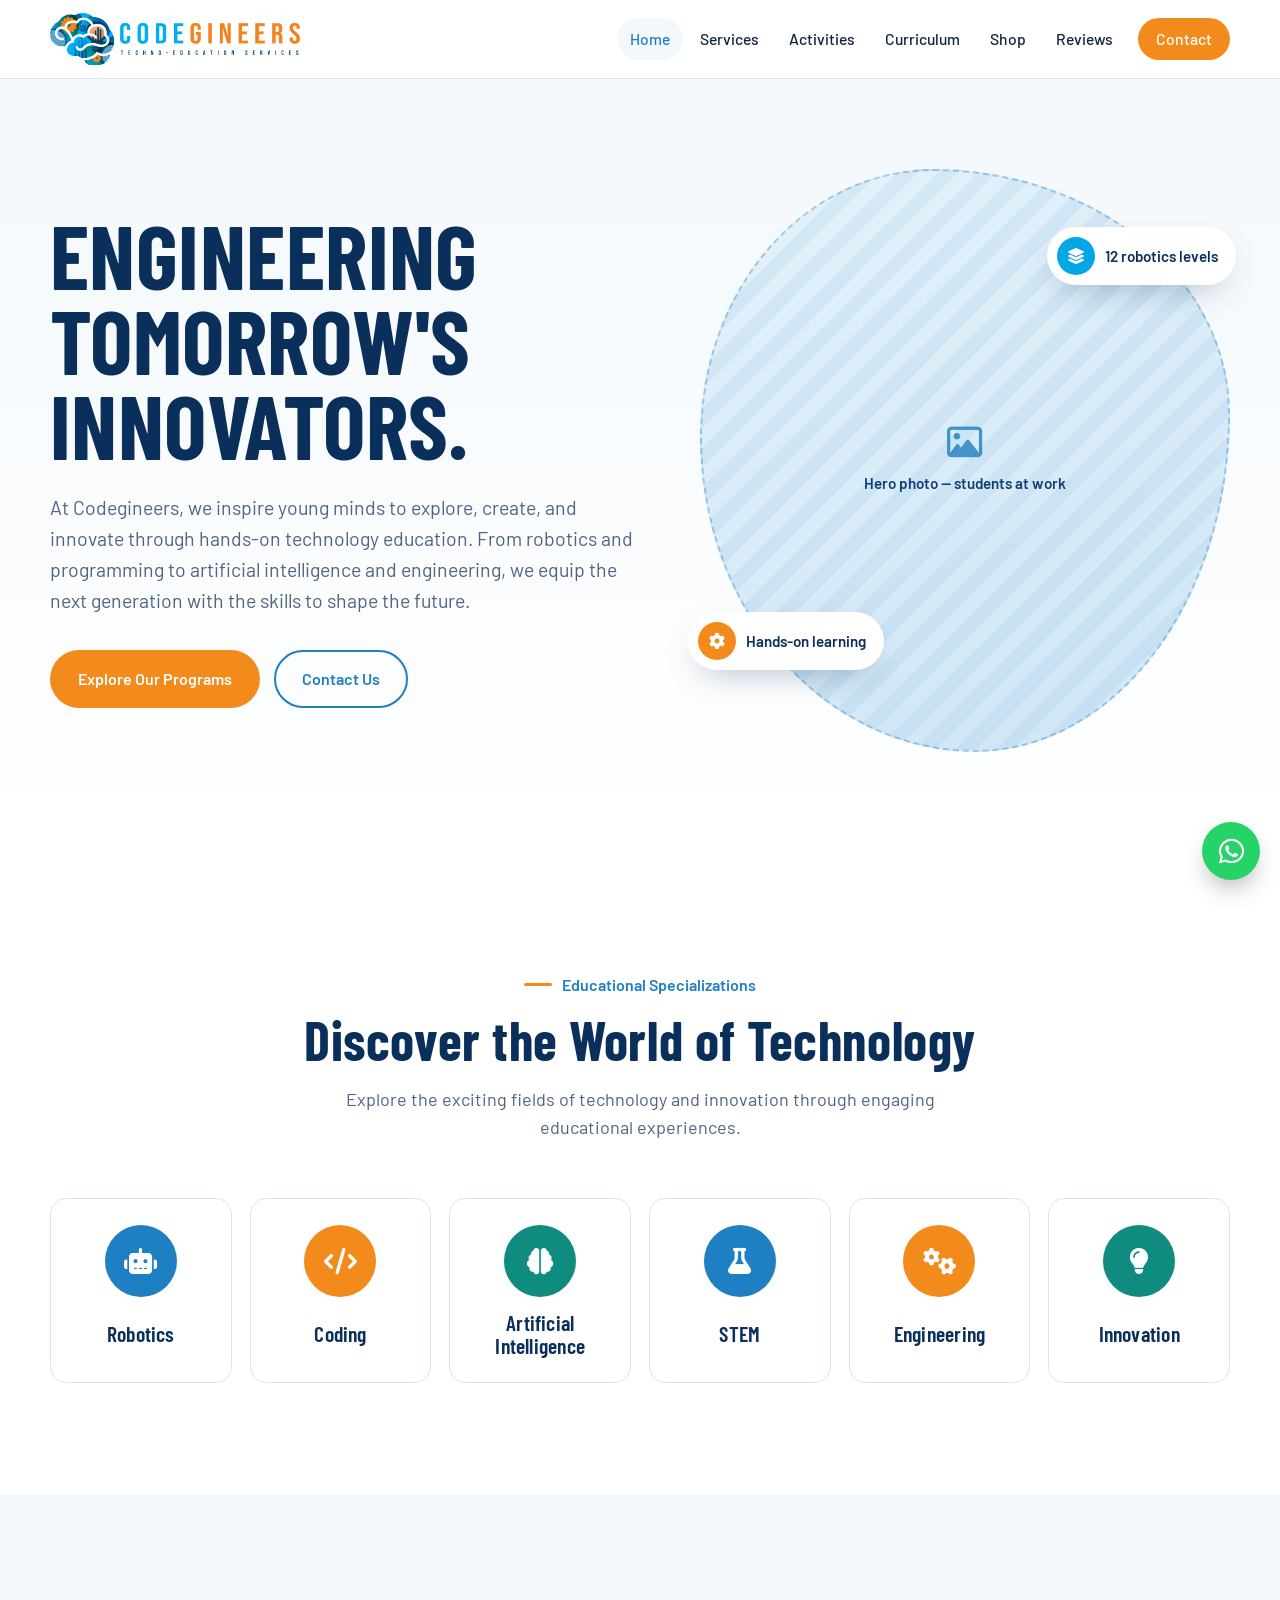
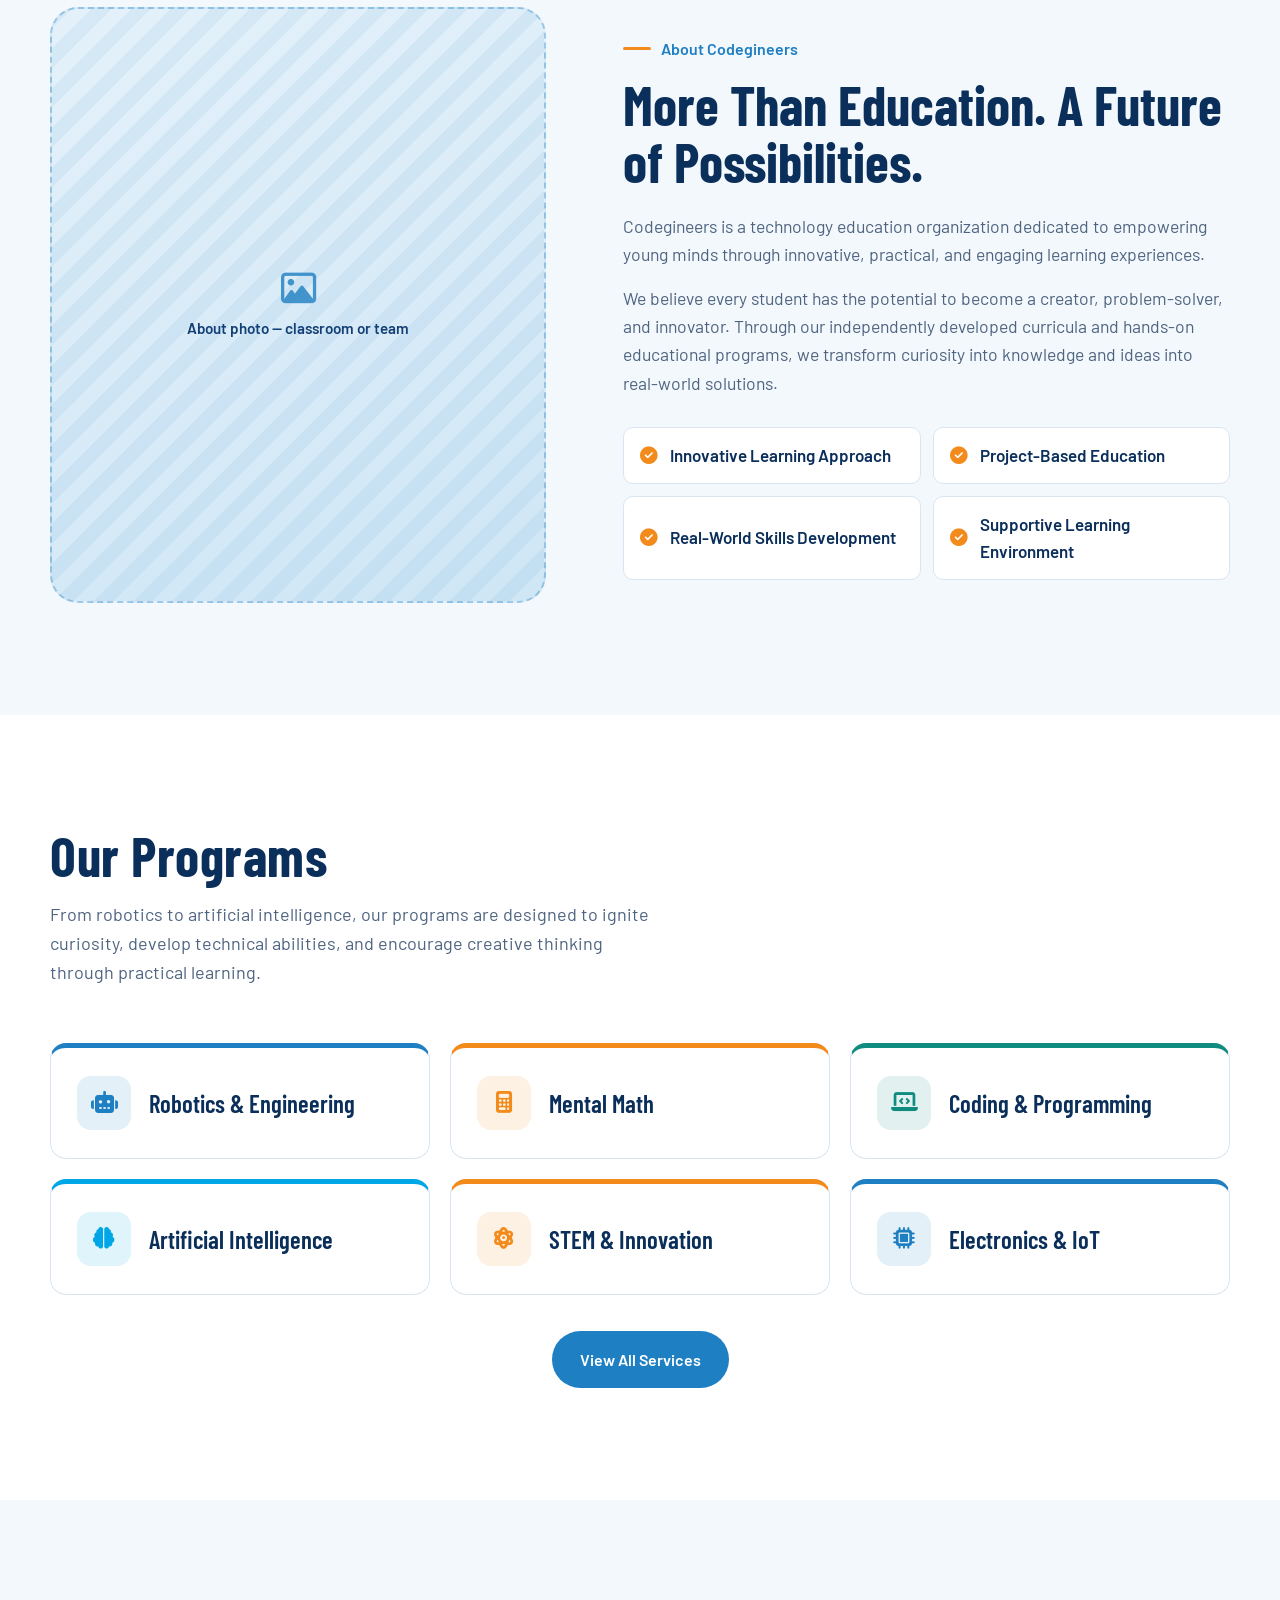
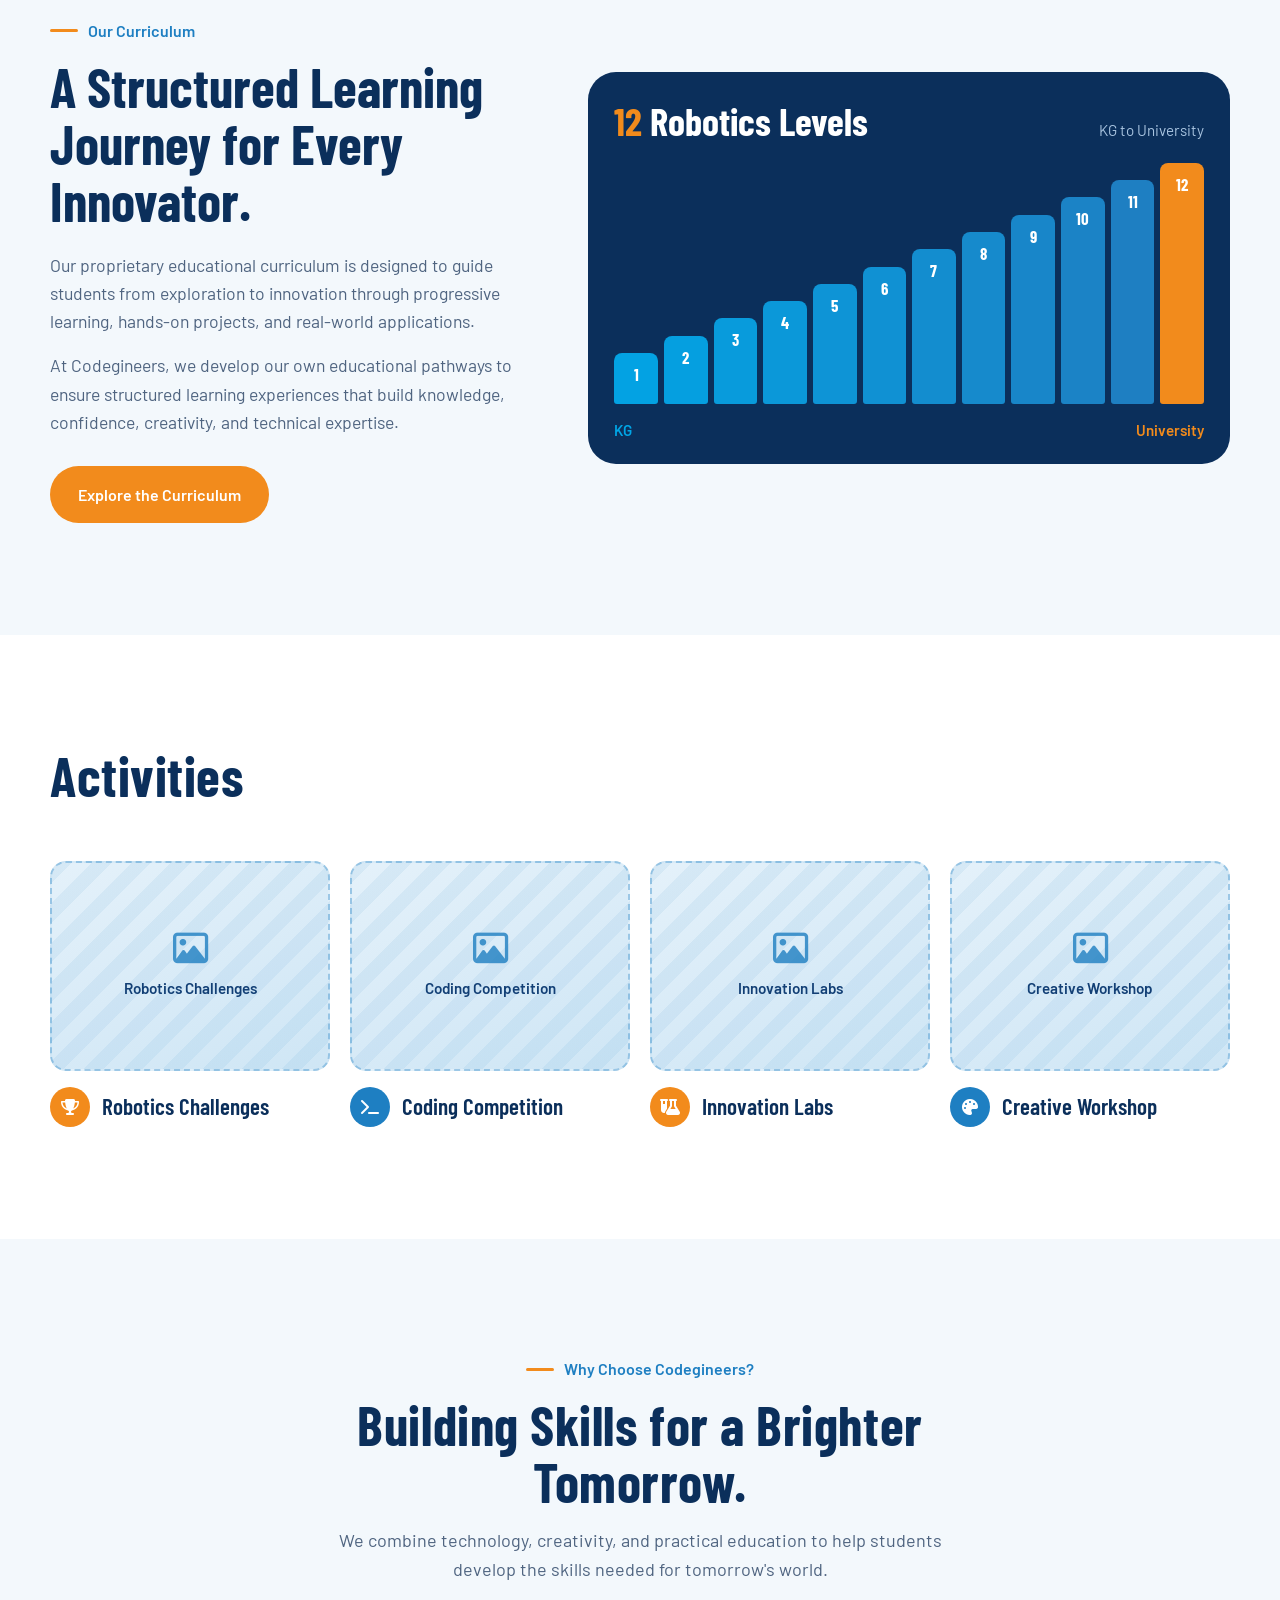
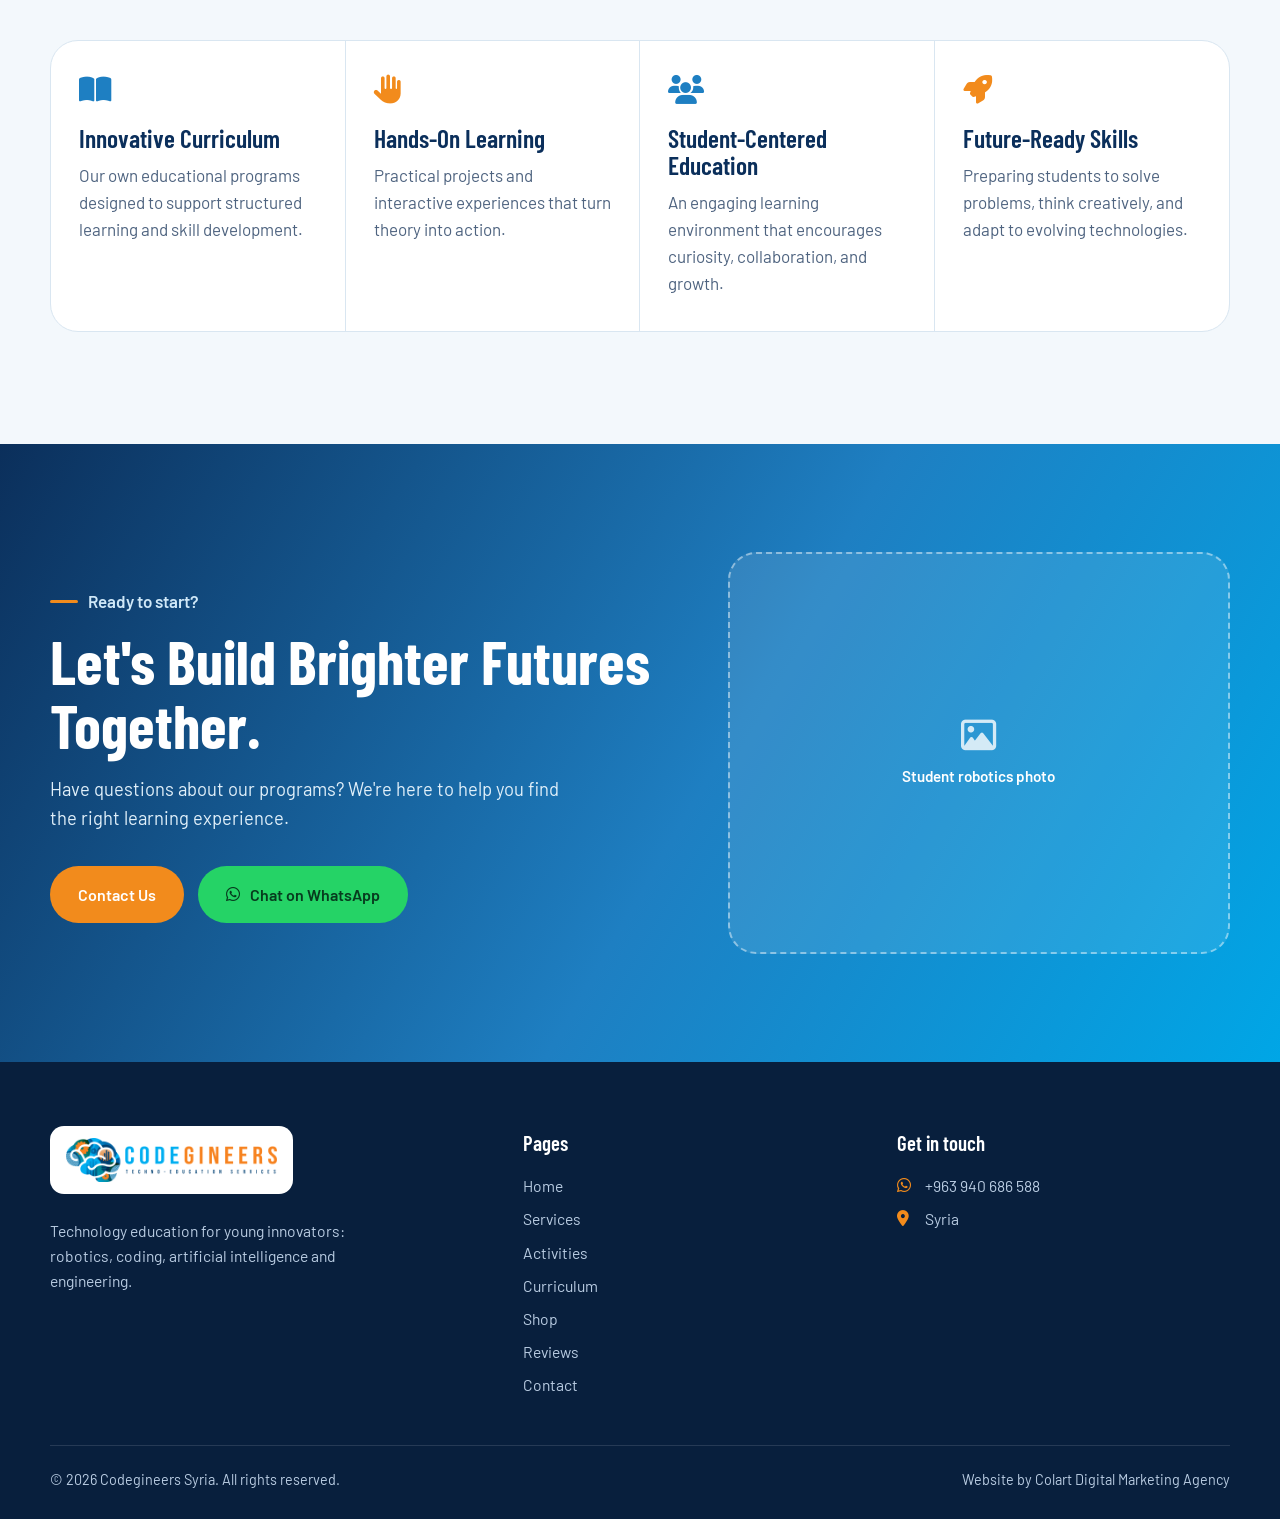
==== index.html @ 484787dd "Add files via upload" ====
<!DOCTYPE html>
<html lang="en">
<head>
<meta charset="UTF-8">
<meta name="viewport" content="width=device-width, initial-scale=1, viewport-fit=cover">
<title>Codegineers Syria | Engineering Tomorrow's Innovators</title>
<meta name="description" content="Hands-on technology education in Syria: robotics, coding, artificial intelligence, STEM and engineering programs for students from KG to university.">
<meta property="og:title" content="Codegineers Syria | Engineering Tomorrow's Innovators">
<meta property="og:description" content="Hands-on technology education in Syria: robotics, coding, artificial intelligence, STEM and engineering programs for students from KG to university.">
<link rel="canonical" href="https://www.codegineers.codes/">
<meta property="og:type" content="website">
<meta property="og:url" content="https://www.codegineers.codes/">
<meta property="og:image" content="https://www.codegineers.codes/assets/logo-full.png">
<meta name="twitter:card" content="summary_large_image">
<meta name="theme-color" content="#0B2F5B">
<link rel="icon" type="image/png" href="assets/favicon.png">
<link rel="preconnect" href="https://fonts.googleapis.com">
<link rel="preconnect" href="https://fonts.gstatic.com" crossorigin>
<link href="https://fonts.googleapis.com/css2?family=Barlow+Condensed:wght@500;600;700&family=Barlow:wght@400;500;600&display=swap" rel="stylesheet">
<link rel="stylesheet" href="https://cdnjs.cloudflare.com/ajax/libs/font-awesome/6.5.1/css/all.min.css">
<link rel="stylesheet" href="style.css">
</head>
<body>
<header class="site-header">
  <nav class="nav wrap" aria-label="Main">
    <a class="nav__logo" href="index.html"><img src="assets/logo-horizontal.png" alt="Codegineers — Techno-Education Services" width="230" height="53"></a>
    <button class="nav__toggle" aria-expanded="false" aria-controls="nav-links" aria-label="Open menu"><i class="fa-solid fa-bars"></i></button>
    <ul class="nav__links" id="nav-links">
      <li><a href="index.html" aria-current="page">Home</a></li>
      <li><a href="services.html">Services</a></li>
      <li><a href="activities.html">Activities</a></li>
      <li><a href="curriculum.html">Curriculum</a></li>
      <li><a href="shop.html">Shop</a></li>
      <li><a href="reviews.html">Reviews</a></li>
      <li><a class="nav__cta" href="contact.html">Contact</a></li>
    </ul>
  </nav>
</header>

<main>
  <!-- 1. HERO -->
  <section class="hero">
    <div class="wrap hero__grid">
      <div>
        <h1 data-load="1">Engineering Tomorrow's Innovators.</h1>
        <p class="hero__lede" data-load="2">At Codegineers, we inspire young minds to explore, create, and innovate through hands-on technology education. From robotics and programming to artificial intelligence and engineering, we equip the next generation with the skills to shape the future.</p>
        <div class="hero__actions" data-load="3">
          <a class="btn btn--orange" href="#programs">Explore Our Programs</a>
          <a class="btn btn--ghost" href="contact.html">Contact Us</a>
        </div>
      </div>
      <div class="hero__media" data-load="4">
        <!-- Replace with: <img class="ph-img" src="assets/hero.jpg" alt="Students building a robot"> -->
        <div class="ph" role="img" aria-label="Photo placeholder: Hero photo — students at work"><div class="ph__inner"><i class="fa-regular fa-image"></i><span>Hero photo — students at work</span></div></div>
        <div class="hero__badge hero__badge--a" data-load="5"><i class="fa-solid fa-gear"></i>Hands-on learning</div>
        <div class="hero__badge hero__badge--b" data-load="5"><i class="fa-solid fa-layer-group"></i>12 robotics levels</div>
      </div>
    </div>
  </section>

  <!-- 2. EDUCATIONAL SPECIALIZATIONS -->
  <section class="section" id="specializations">
    <div class="wrap">
      <div class="section-head section-head--center">
        <span class="kicker">Educational Specializations</span>
        <h2>Discover the World of Technology</h2>
        <p>Explore the exciting fields of technology and innovation through engaging educational experiences.</p>
      </div>
      <ul class="spec">
        <li><span class="spec__icon"><i class="fa-solid fa-robot"></i></span><h3>Robotics</h3></li>
        <li><span class="spec__icon"><i class="fa-solid fa-code"></i></span><h3>Coding</h3></li>
        <li><span class="spec__icon"><i class="fa-solid fa-brain"></i></span><h3>Artificial Intelligence</h3></li>
        <li><span class="spec__icon"><i class="fa-solid fa-flask"></i></span><h3>STEM</h3></li>
        <li><span class="spec__icon"><i class="fa-solid fa-gears"></i></span><h3>Engineering</h3></li>
        <li><span class="spec__icon"><i class="fa-solid fa-lightbulb"></i></span><h3>Innovation</h3></li>
      </ul>
    </div>
  </section>

  <!-- 3. ABOUT -->
  <section class="section section--paper" id="about">
    <div class="wrap about">
      <!-- Replace with: <img class="ph-img" src="assets/about.jpg" alt="Codegineers classroom"> -->
      <div class="ph" role="img" aria-label="Photo placeholder: About photo — classroom or team"><div class="ph__inner"><i class="fa-regular fa-image"></i><span>About photo — classroom or team</span></div></div>
      <div class="about__text">
        <div class="section-head" style="margin-bottom:0"><span class="kicker">About Codegineers</span></div>
        <h2>More Than Education. A Future of Possibilities.</h2>
        <p>Codegineers is a technology education organization dedicated to empowering young minds through innovative, practical, and engaging learning experiences.</p>
        <p>We believe every student has the potential to become a creator, problem-solver, and innovator. Through our independently developed curricula and hands-on educational programs, we transform curiosity into knowledge and ideas into real-world solutions.</p>
        <ul class="highlights">
          <li><i class="fa-solid fa-circle-check"></i>Innovative Learning Approach</li>
          <li><i class="fa-solid fa-circle-check"></i>Project-Based Education</li>
          <li><i class="fa-solid fa-circle-check"></i>Real-World Skills Development</li>
          <li><i class="fa-solid fa-circle-check"></i>Supportive Learning Environment</li>
        </ul>
      </div>
    </div>
  </section>

  <!-- 4. PROGRAMS -->
  <section class="section" id="programs">
    <div class="wrap">
      <div class="section-head">
        <h2>Our Programs</h2>
        <p>From robotics to artificial intelligence, our programs are designed to ignite curiosity, develop technical abilities, and encourage creative thinking through practical learning.</p>
      </div>
      <div class="programs">
        <article class="program" style="--c:var(--blue)"><i class="fa-solid fa-robot"></i><h3>Robotics &amp; Engineering</h3></article>
        <article class="program" style="--c:var(--orange)"><i class="fa-solid fa-calculator"></i><h3>Mental Math</h3></article>
        <article class="program" style="--c:var(--teal)"><i class="fa-solid fa-laptop-code"></i><h3>Coding &amp; Programming</h3></article>
        <article class="program" style="--c:var(--sky)"><i class="fa-solid fa-brain"></i><h3>Artificial Intelligence</h3></article>
        <article class="program" style="--c:var(--orange)"><i class="fa-solid fa-atom"></i><h3>STEM &amp; Innovation</h3></article>
        <article class="program" style="--c:var(--blue)"><i class="fa-solid fa-microchip"></i><h3>Electronics &amp; IoT</h3></article>
      </div>
      <div class="programs__foot"><a class="btn btn--blue" href="services.html">View All Services</a></div>
    </div>
  </section>

  <!-- 5. CURRICULUM -->
  <section class="section section--paper" id="curriculum">
    <div class="wrap curr">
      <div class="curr__text">
        <div class="section-head" style="margin-bottom:0"><span class="kicker">Our Curriculum</span></div>
        <h2>A Structured Learning Journey for Every Innovator.</h2>
        <p>Our proprietary educational curriculum is designed to guide students from exploration to innovation through progressive learning, hands-on projects, and real-world applications.</p>
        <p>At Codegineers, we develop our own educational pathways to ensure structured learning experiences that build knowledge, confidence, creativity, and technical expertise.</p>
        <a class="btn btn--orange" href="curriculum.html">Explore the Curriculum</a>
      </div>
      <div class="climb" aria-label="12 robotics levels, from KG to university students">
        <div class="climb__title"><strong><span>12</span> Robotics Levels</strong><em>KG to University</em></div>
        <ol class="climb__bars"><li style="--i:1">1</li><li style="--i:2">2</li><li style="--i:3">3</li><li style="--i:4">4</li><li style="--i:5">5</li><li style="--i:6">6</li><li style="--i:7">7</li><li style="--i:8">8</li><li style="--i:9">9</li><li style="--i:10">10</li><li style="--i:11">11</li><li style="--i:12">12</li></ol>
        <div class="climb__ends"><span>KG</span><span>University</span></div>
      </div>
    </div>
  </section>

  <!-- 6. ACTIVITIES -->
  <section class="section" id="activities">
    <div class="wrap">
      <div class="section-head">
        <h2>Activities</h2>
      </div>
      <div class="acts">
        <article class="act">
          <div class="ph" role="img" aria-label="Photo placeholder: Robotics Challenges"><div class="ph__inner"><i class="fa-regular fa-image"></i><span>Robotics Challenges</span></div></div>
          <div class="act__label"><i class="fa-solid fa-trophy"></i><h3>Robotics Challenges</h3></div>
        </article>
        <article class="act">
          <div class="ph" role="img" aria-label="Photo placeholder: Coding Competition"><div class="ph__inner"><i class="fa-regular fa-image"></i><span>Coding Competition</span></div></div>
          <div class="act__label"><i class="fa-solid fa-terminal"></i><h3>Coding Competition</h3></div>
        </article>
        <article class="act">
          <div class="ph" role="img" aria-label="Photo placeholder: Innovation Labs"><div class="ph__inner"><i class="fa-regular fa-image"></i><span>Innovation Labs</span></div></div>
          <div class="act__label"><i class="fa-solid fa-flask-vial"></i><h3>Innovation Labs</h3></div>
        </article>
        <article class="act">
          <div class="ph" role="img" aria-label="Photo placeholder: Creative Workshop"><div class="ph__inner"><i class="fa-regular fa-image"></i><span>Creative Workshop</span></div></div>
          <div class="act__label"><i class="fa-solid fa-palette"></i><h3>Creative Workshop</h3></div>
        </article>
      </div>
    </div>
  </section>

  <!-- 7. WHY CHOOSE -->
  <section class="section section--paper" id="why">
    <div class="wrap">
      <div class="section-head section-head--center">
        <span class="kicker">Why Choose Codegineers?</span>
        <h2>Building Skills for a Brighter Tomorrow.</h2>
        <p>We combine technology, creativity, and practical education to help students develop the skills needed for tomorrow's world.</p>
      </div>
      <div class="why">
        <div class="why__item"><i class="fa-solid fa-book-open"></i><h3>Innovative Curriculum</h3><p>Our own educational programs designed to support structured learning and skill development.</p></div>
        <div class="why__item"><i class="fa-solid fa-hand"></i><h3>Hands-On Learning</h3><p>Practical projects and interactive experiences that turn theory into action.</p></div>
        <div class="why__item"><i class="fa-solid fa-users"></i><h3>Student-Centered Education</h3><p>An engaging learning environment that encourages curiosity, collaboration, and growth.</p></div>
        <div class="why__item"><i class="fa-solid fa-rocket"></i><h3>Future-Ready Skills</h3><p>Preparing students to solve problems, think creatively, and adapt to evolving technologies.</p></div>
      </div>
    </div>
  </section>

  <!-- 8. CONTACT CTA -->
  <section class="cta" id="contact">
    <div class="wrap cta__grid">
      <div>
        <span class="kicker">Ready to start?</span>
        <h2>Let's Build Brighter Futures Together.</h2>
        <p>Have questions about our programs? We're here to help you find the right learning experience.</p>
        <div class="cta__actions">
          <a class="btn btn--orange" href="contact.html">Contact Us</a>
          <a class="btn btn--wa" href="https://wa.me/963940686588" target="_blank" rel="noopener"><i class="fa-brands fa-whatsapp"></i>Chat on WhatsApp</a>
        </div>
      </div>
      <!-- Replace with: <img class="ph-img" src="assets/robotics-student.jpg" alt="Student with a robot"> -->
      <div class="ph" role="img" aria-label="Photo placeholder: Student robotics photo"><div class="ph__inner"><i class="fa-regular fa-image"></i><span>Student robotics photo</span></div></div>
    </div>
  </section>
</main>

<footer class="site-footer">
  <div class="wrap">
    <div class="footer__grid">
      <div class="footer__brand">
        <a class="logo-tile" href="index.html"><img src="assets/logo-horizontal.png" alt="Codegineers" width="190" height="44"></a>
        <p>Technology education for young innovators: robotics, coding, artificial intelligence and engineering.</p>
      </div>
      <div>
        <h4>Pages</h4>
        <ul>
          <li><a href="index.html">Home</a></li>
          <li><a href="services.html">Services</a></li>
          <li><a href="activities.html">Activities</a></li>
          <li><a href="curriculum.html">Curriculum</a></li>
          <li><a href="shop.html">Shop</a></li>
          <li><a href="reviews.html">Reviews</a></li>
          <li><a href="contact.html">Contact</a></li>
        </ul>
      </div>
      <div>
        <h4>Get in touch</h4>
        <ul class="footer__contact">
          <li><i class="fa-brands fa-whatsapp"></i><a href="https://wa.me/963940686588" target="_blank" rel="noopener">+963 940 686 588</a></li>
          <li><i class="fa-solid fa-location-dot"></i><span>Syria</span></li>
        </ul>
      </div>
    </div>
    <div class="footer__bottom">
      <span>&copy; <span data-year>2026</span> Codegineers Syria. All rights reserved.</span>
      <span>Website by <a href="https://colartdigitalmarketingagency.com" target="_blank" rel="noopener">Colart Digital Marketing Agency</a></span>
    </div>
  </div>
</footer>

<a class="wa-float" href="https://wa.me/963940686588" target="_blank" rel="noopener" aria-label="Chat on WhatsApp"><i class="fa-brands fa-whatsapp"></i></a>
<script src="main.js"></script>
</body>
</html>
---- style.css ----
/* =========================================================
   Codegineers Syria — shared styles
   Brand colors taken from the Codegineers logo
   ========================================================= */
:root{
  --navy:#0B2F5B;
  --navy-2:#123F75;
  --blue:#1E7FC2;
  --sky:#00A6E6;
  --orange:#F28B1C;
  --orange-dk:#D97409;
  --teal:#0F8C7F;
  --paper:#F3F8FC;
  --white:#FFFFFF;
  --ink:#10243D;
  --muted:#4F6480;
  --line:#D9E6F1;

  --display:"Barlow Condensed","Arial Narrow",Arial,sans-serif;
  --body:"Barlow",system-ui,-apple-system,"Segoe UI",Arial,sans-serif;

  --wrap:1180px;
  --r-lg:28px;
  --r-md:16px;
  --r-sm:10px;
}

*,*::before,*::after{box-sizing:border-box}
html{scroll-behavior:smooth;scroll-padding-top:90px}
body{
  margin:0;font-family:var(--body);font-size:1.0625rem;line-height:1.6;
  color:var(--ink);background:var(--white);
  -webkit-font-smoothing:antialiased;
}
img{max-width:100%;display:block}
a{color:inherit}
h1,h2,h3{font-family:var(--display);line-height:1.05;margin:0;color:var(--navy)}
p{margin:0}
:focus-visible{outline:3px solid var(--orange);outline-offset:3px;border-radius:6px}

.wrap{width:min(var(--wrap),100% - 40px);margin-inline:auto}
.section{padding:clamp(64px,9vw,112px) 0}
.section--paper{background:var(--paper)}

.section-head{max-width:720px;margin-bottom:clamp(36px,5vw,56px)}
.section-head h2{font-size:clamp(2.2rem,4.6vw,3.4rem);font-weight:700;letter-spacing:.01em}
.section-head p{margin-top:16px;color:var(--muted);font-size:1.125rem;max-width:62ch}
.section-head .kicker{
  display:inline-flex;align-items:center;gap:10px;margin-bottom:14px;
  font-weight:600;color:var(--blue);font-size:1rem;
}
.section-head .kicker::before{content:"";width:28px;height:3px;border-radius:3px;background:var(--orange)}
.section-head--center{margin-inline:auto;text-align:center}
.section-head--center p{margin-inline:auto}

/* ---------- Buttons ---------- */
.btn{
  display:inline-flex;align-items:center;justify-content:center;gap:10px;
  padding:14px 26px;border-radius:999px;border:2px solid transparent;
  font-family:var(--body);font-weight:600;font-size:1rem;text-decoration:none;
  cursor:pointer;transition:background .2s,color .2s,border-color .2s,transform .2s;
}
.btn:active{transform:translateY(1px)}
.btn--orange{background:var(--orange);color:#fff}
.btn--orange:hover{background:var(--orange-dk)}
.btn--blue{background:var(--blue);color:#fff}
.btn--blue:hover{background:var(--navy-2)}
.btn--ghost{border-color:var(--blue);color:var(--blue);background:transparent}
.btn--ghost:hover{background:var(--blue);color:#fff}
.btn--white{background:#fff;color:var(--navy)}
.btn--white:hover{background:var(--paper)}
.btn--wa{background:#25D366;color:#073B1E}
.btn--wa:hover{background:#1EBE5A}

/* ---------- Header ---------- */
.site-header{
  position:sticky;top:0;z-index:50;background:rgba(255,255,255,.94);
  backdrop-filter:saturate(1.4) blur(10px);-webkit-backdrop-filter:saturate(1.4) blur(10px);
  border-bottom:1px solid var(--line);
}
.nav{display:flex;align-items:center;justify-content:space-between;gap:20px;height:78px}
.nav__logo img{height:52px;width:auto}
.nav__links{display:flex;align-items:center;gap:4px;list-style:none;margin:0;padding:0}
.nav__links a{
  display:block;padding:8px 13px;border-radius:999px;text-decoration:none;
  font-weight:500;color:var(--ink);font-size:.98rem;transition:background .2s,color .2s;
}
.nav__links a:hover{background:var(--paper);color:var(--blue)}
.nav__links a[aria-current="page"]{color:var(--blue);background:var(--paper)}
.nav__links .nav__cta{background:var(--orange);color:#fff;margin-left:8px;padding-inline:18px}
.nav__links .nav__cta:hover{background:var(--orange-dk);color:#fff}
.nav__toggle{
  display:none;width:46px;height:46px;border:0;border-radius:12px;background:var(--paper);
  color:var(--navy);font-size:1.3rem;cursor:pointer;
}

@media (max-width:1020px){
  .nav__toggle{display:inline-flex;align-items:center;justify-content:center}
  .nav__links{
    position:absolute;top:78px;left:0;right:0;flex-direction:column;align-items:stretch;gap:2px;
    background:#fff;border-bottom:1px solid var(--line);padding:12px 20px 20px;
    display:none;
  }
  .nav__links.is-open{display:flex}
  .nav__links a{padding:12px 14px;border-radius:12px}
  .nav__links .nav__cta{margin:8px 0 0;text-align:center}
  .nav__logo img{height:40px}
}

/* ---------- Photo placeholders ----------
   To replace: swap the <div class="ph ..."> for
   <img class="ph-img ..." src="assets/your-photo.jpg" alt="...">  */
.ph,.ph-img{border-radius:var(--r-lg);width:100%;object-fit:cover}
.ph{
  position:relative;display:grid;place-items:center;text-align:center;
  background:
    repeating-linear-gradient(135deg,rgba(30,127,194,.07) 0 14px,transparent 14px 28px),
    linear-gradient(160deg,#E4F1FA,#CFE6F5);
  color:var(--blue);border:2px dashed rgba(30,127,194,.35);
}
.ph__inner{display:grid;gap:10px;justify-items:center;padding:20px}
.ph__inner i{font-size:2.2rem;opacity:.8}
.ph__inner span{font-weight:600;font-size:.95rem;color:var(--navy-2)}

/* ---------- Hero ---------- */
.hero{
  position:relative;overflow:hidden;
  background:linear-gradient(180deg,var(--paper) 0%,#fff 100%);
  padding:clamp(48px,7vw,96px) 0 clamp(64px,8vw,104px);
}
.hero__grid{display:grid;grid-template-columns:1.05fr .95fr;gap:clamp(32px,5vw,72px);align-items:center}
.hero h1{
  font-size:clamp(3rem,7.4vw,5.6rem);font-weight:700;line-height:.95;letter-spacing:.005em;
  text-transform:uppercase;color:var(--navy);
}
.hero__lede{margin-top:24px;font-size:clamp(1.08rem,1.6vw,1.22rem);color:var(--muted);max-width:56ch}
.hero__actions{display:flex;flex-wrap:wrap;gap:14px;margin-top:34px}
.hero__media{position:relative}
.hero__media .ph,.hero__media .ph-img{aspect-ratio:4/4.4;border-radius:44% 56% 48% 52% / 46% 42% 58% 54%}
.hero__badge{
  position:absolute;display:flex;align-items:center;gap:10px;background:#fff;
  border-radius:999px;padding:10px 18px 10px 10px;box-shadow:0 14px 34px -14px rgba(11,47,91,.35);
  font-weight:600;color:var(--navy);font-size:.95rem;
}
.hero__badge i{
  width:38px;height:38px;border-radius:50%;display:grid;place-items:center;color:#fff;font-size:1rem;
}
.hero__badge--a{left:-12px;bottom:14%}
.hero__badge--a i{background:var(--orange)}
.hero__badge--b{right:-6px;top:10%}
.hero__badge--b i{background:var(--sky)}

/* single page-load sequence */
@media (prefers-reduced-motion:no-preference){
  .hero [data-load]{opacity:0;transform:translateY(18px);animation:rise .8s cubic-bezier(.2,.7,.2,1) forwards}
  .hero [data-load="2"]{animation-delay:.12s}
  .hero [data-load="3"]{animation-delay:.24s}
  .hero [data-load="4"]{animation-delay:.36s}
  .hero [data-load="5"]{animation-delay:.5s}
}
@keyframes rise{to{opacity:1;transform:none}}

@media (max-width:860px){
  .hero__grid{grid-template-columns:1fr}
  .hero__media{max-width:460px;margin-inline:auto;width:100%}
  .hero__badge--a{left:0}
  .hero__badge--b{right:0}
}

/* ---------- Specializations ---------- */
.spec{display:grid;grid-template-columns:repeat(6,1fr);gap:18px;list-style:none;margin:0;padding:0}
.spec li{
  display:grid;justify-items:center;gap:14px;text-align:center;padding:26px 10px;
  border-radius:var(--r-md);background:#fff;border:1px solid var(--line);
}
.spec__icon{
  width:72px;height:72px;border-radius:50%;display:grid;place-items:center;font-size:1.65rem;color:#fff;
}
.spec li:nth-child(3n+1) .spec__icon{background:var(--blue)}
.spec li:nth-child(3n+2) .spec__icon{background:var(--orange)}
.spec li:nth-child(3n+3) .spec__icon{background:var(--teal)}
.spec h3{font-size:1.35rem;font-weight:600;letter-spacing:.01em}
@media (max-width:1020px){.spec{grid-template-columns:repeat(3,1fr)}}
@media (max-width:520px){.spec{grid-template-columns:repeat(2,1fr);gap:12px}}

/* ---------- About ---------- */
.about{display:grid;grid-template-columns:.9fr 1.1fr;gap:clamp(32px,6vw,80px);align-items:center}
.about .ph,.about .ph-img{aspect-ratio:5/6}
.about__text p+p{margin-top:16px}
.about__text p{color:var(--muted);font-size:1.1rem}
.about__text h2{font-size:clamp(2.2rem,4.6vw,3.4rem);margin-bottom:22px}
.highlights{list-style:none;padding:0;margin:30px 0 0;display:grid;grid-template-columns:1fr 1fr;gap:12px}
.highlights li{
  display:flex;align-items:center;gap:12px;padding:14px 16px;border-radius:var(--r-sm);
  background:#fff;border:1px solid var(--line);font-weight:600;color:var(--navy);
}
.highlights i{color:var(--orange);font-size:1.1rem}
@media (max-width:860px){
  .about{grid-template-columns:1fr}
  .about .ph,.about .ph-img{aspect-ratio:16/11}
}
@media (max-width:520px){.highlights{grid-template-columns:1fr}}

/* ---------- Programs ---------- */
.programs{display:grid;grid-template-columns:repeat(3,1fr);gap:20px}
.program{
  position:relative;display:flex;gap:18px;align-items:center;
  padding:28px 26px;border-radius:var(--r-md);background:#fff;border:1px solid var(--line);
  border-top:5px solid var(--c,var(--blue));
}
.program i{
  flex:none;width:54px;height:54px;border-radius:14px;display:grid;place-items:center;font-size:1.35rem;
  color:var(--c,var(--blue));background:color-mix(in srgb,var(--c,var(--blue)) 12%,#fff);
}
.program h3{font-size:1.55rem;font-weight:600}
.programs__foot{margin-top:36px;text-align:center}
@media (max-width:1020px){.programs{grid-template-columns:repeat(2,1fr)}}
@media (max-width:600px){.programs{grid-template-columns:1fr}}

/* ---------- Curriculum: 12-level climb ---------- */
.curr{display:grid;grid-template-columns:.85fr 1.15fr;gap:clamp(32px,5vw,72px);align-items:center}
.curr__text p{color:var(--muted);font-size:1.1rem}
.curr__text p+p{margin-top:16px}
.curr__text h2{font-size:clamp(2.2rem,4.6vw,3.4rem);margin-bottom:22px}
.curr__text .btn{margin-top:30px}

.climb{
  background:var(--navy);border-radius:var(--r-lg);padding:30px 26px 22px;color:#fff;
}
.climb__title{display:flex;align-items:baseline;justify-content:space-between;gap:12px;margin-bottom:22px}
.climb__title strong{font-family:var(--display);font-size:2.4rem;font-weight:700;line-height:1}
.climb__title strong span{color:var(--orange)}
.climb__title em{font-style:normal;color:#A9C4E0;font-size:.95rem}
.climb__bars{
  list-style:none;margin:0;padding:0;display:grid;grid-template-columns:repeat(12,1fr);
  gap:6px;align-items:end;height:240px;
}
.climb__bars li{
  height:calc(14% + var(--i) * 7.2%);border-radius:8px 8px 3px 3px;
  background:color-mix(in srgb,var(--blue) calc(var(--i) * 9%),var(--sky));
  display:flex;align-items:flex-start;justify-content:center;padding-top:8px;
  font-family:var(--display);font-weight:700;font-size:1.05rem;color:#fff;
}
.climb__bars li:last-child{background:var(--orange)}
.climb__ends{display:flex;justify-content:space-between;margin-top:14px;font-weight:600;font-size:.95rem}
.climb__ends span:first-child{color:var(--sky)}
.climb__ends span:last-child{color:var(--orange)}
@media (max-width:860px){.curr{grid-template-columns:1fr}}
@media (max-width:460px){
  .climb{padding:24px 16px 18px}
  .climb__title{flex-direction:column;align-items:flex-start;gap:6px}
  .climb__title strong{font-size:2rem}
  .climb__bars{gap:4px;height:200px}
  .climb__bars li{font-size:.85rem}
}

/* ---------- Activities ---------- */
.acts{display:grid;grid-template-columns:repeat(4,minmax(0,1fr));gap:20px}
.act{display:grid;gap:16px;min-width:0}
.act .ph,.act .ph-img{aspect-ratio:4/3;border-radius:var(--r-md)}
.act__label{display:flex;align-items:center;gap:12px}
.act__label i{
  width:40px;height:40px;border-radius:50%;display:grid;place-items:center;flex:none;
  background:var(--orange);color:#fff;font-size:1rem;
}
.act:nth-child(even) .act__label i{background:var(--blue)}
.act h3{font-size:1.45rem;font-weight:600}
@media (max-width:1020px){.acts{grid-template-columns:repeat(2,minmax(0,1fr))}}
@media (max-width:520px){.acts{grid-template-columns:1fr}}

/* ---------- Why ---------- */
.why{display:grid;grid-template-columns:repeat(4,1fr);gap:0;border-radius:var(--r-lg);overflow:hidden;background:#fff;border:1px solid var(--line)}
.why__item{padding:34px 28px;border-right:1px solid var(--line)}
.why__item:last-child{border-right:0}
.why__item i{font-size:1.8rem;color:var(--blue)}
.why__item:nth-child(even) i{color:var(--orange)}
.why__item h3{font-size:1.6rem;font-weight:600;margin:18px 0 10px}
.why__item p{color:var(--muted)}
@media (max-width:1020px){
  .why{grid-template-columns:1fr 1fr}
  .why__item:nth-child(2){border-right:0}
  .why__item:nth-child(-n+2){border-bottom:1px solid var(--line)}
}
@media (max-width:560px){
  .why{grid-template-columns:1fr}
  .why__item{border-right:0;border-bottom:1px solid var(--line)}
  .why__item:last-child{border-bottom:0}
}

/* ---------- Contact CTA (blue gradient) ---------- */
.cta{
  background:linear-gradient(120deg,var(--navy) 0%,var(--blue) 55%,var(--sky) 100%);
  color:#fff;padding:clamp(64px,9vw,108px) 0;overflow:hidden;
}
.cta__grid{display:grid;grid-template-columns:1.1fr .9fr;gap:clamp(32px,5vw,64px);align-items:center}
.cta .kicker{display:inline-flex;align-items:center;gap:10px;font-weight:600;color:#CFE8F8;margin-bottom:14px}
.cta .kicker::before{content:"";width:28px;height:3px;border-radius:3px;background:var(--orange)}
.cta h2{color:#fff;font-size:clamp(2.4rem,5vw,3.8rem);font-weight:700}
.cta p{margin-top:18px;font-size:1.15rem;color:#E1F0FA;max-width:52ch}
.cta__actions{display:flex;flex-wrap:wrap;gap:14px;margin-top:32px}
.cta .ph{background:rgba(255,255,255,.1);border-color:rgba(255,255,255,.45);color:#fff;aspect-ratio:5/4}
.cta .ph__inner span{color:#fff}
.cta .ph-img{aspect-ratio:5/4}
@media (max-width:860px){.cta__grid{grid-template-columns:1fr}}

/* ---------- Footer ---------- */
.site-footer{background:#081F3D;color:#B9CCE2;padding:64px 0 28px;font-size:.98rem}
.footer__grid{display:grid;grid-template-columns:1.3fr 1fr 1fr;gap:40px}
.footer__brand .logo-tile{
  display:inline-block;background:#fff;border-radius:14px;padding:12px 16px;
}
.footer__brand .logo-tile img{height:44px;width:auto}
.footer__brand p{margin-top:18px;max-width:36ch}
.site-footer h4{font-family:var(--display);font-size:1.3rem;color:#fff;margin:0 0 14px;font-weight:600}
.site-footer ul{list-style:none;margin:0;padding:0;display:grid;gap:8px}
.site-footer a{text-decoration:none;color:#B9CCE2;transition:color .2s}
.site-footer a:hover{color:var(--orange)}
.footer__contact li{display:flex;gap:10px;align-items:center}
.footer__contact i{color:var(--orange);width:18px}
.footer__bottom{
  margin-top:48px;padding-top:22px;border-top:1px solid rgba(255,255,255,.12);
  display:flex;flex-wrap:wrap;justify-content:space-between;gap:12px;font-size:.9rem;
}
@media (max-width:760px){.footer__grid{grid-template-columns:1fr}}

/* ---------- Coming soon pages ---------- */
.soon{
  min-height:calc(100vh - 78px - 120px);display:grid;place-items:center;text-align:center;
  background:linear-gradient(180deg,var(--paper),#fff);padding:80px 0;
}
.soon__mark{width:150px;margin:0 auto 26px}
.soon h1{font-size:clamp(2.8rem,7vw,4.8rem);text-transform:uppercase;font-weight:700}
.soon__page{display:block;color:var(--blue);font-family:var(--display);font-size:1.6rem;font-weight:600;margin-bottom:8px}
.soon p{margin:18px auto 0;color:var(--muted);max-width:48ch;font-size:1.12rem}
.soon__actions{display:flex;flex-wrap:wrap;justify-content:center;gap:14px;margin-top:30px}

/* ---------- Floating WhatsApp ---------- */
.wa-float{
  position:fixed;right:20px;bottom:20px;z-index:60;width:58px;height:58px;border-radius:50%;
  background:#25D366;color:#fff;display:grid;place-items:center;font-size:1.8rem;text-decoration:none;
  box-shadow:0 12px 28px -10px rgba(0,0,0,.45);
}
.wa-float:hover{background:#1EBE5A}

@media (prefers-reduced-motion:reduce){
  html{scroll-behavior:auto}
  *{transition:none!important;animation:none!important}
}
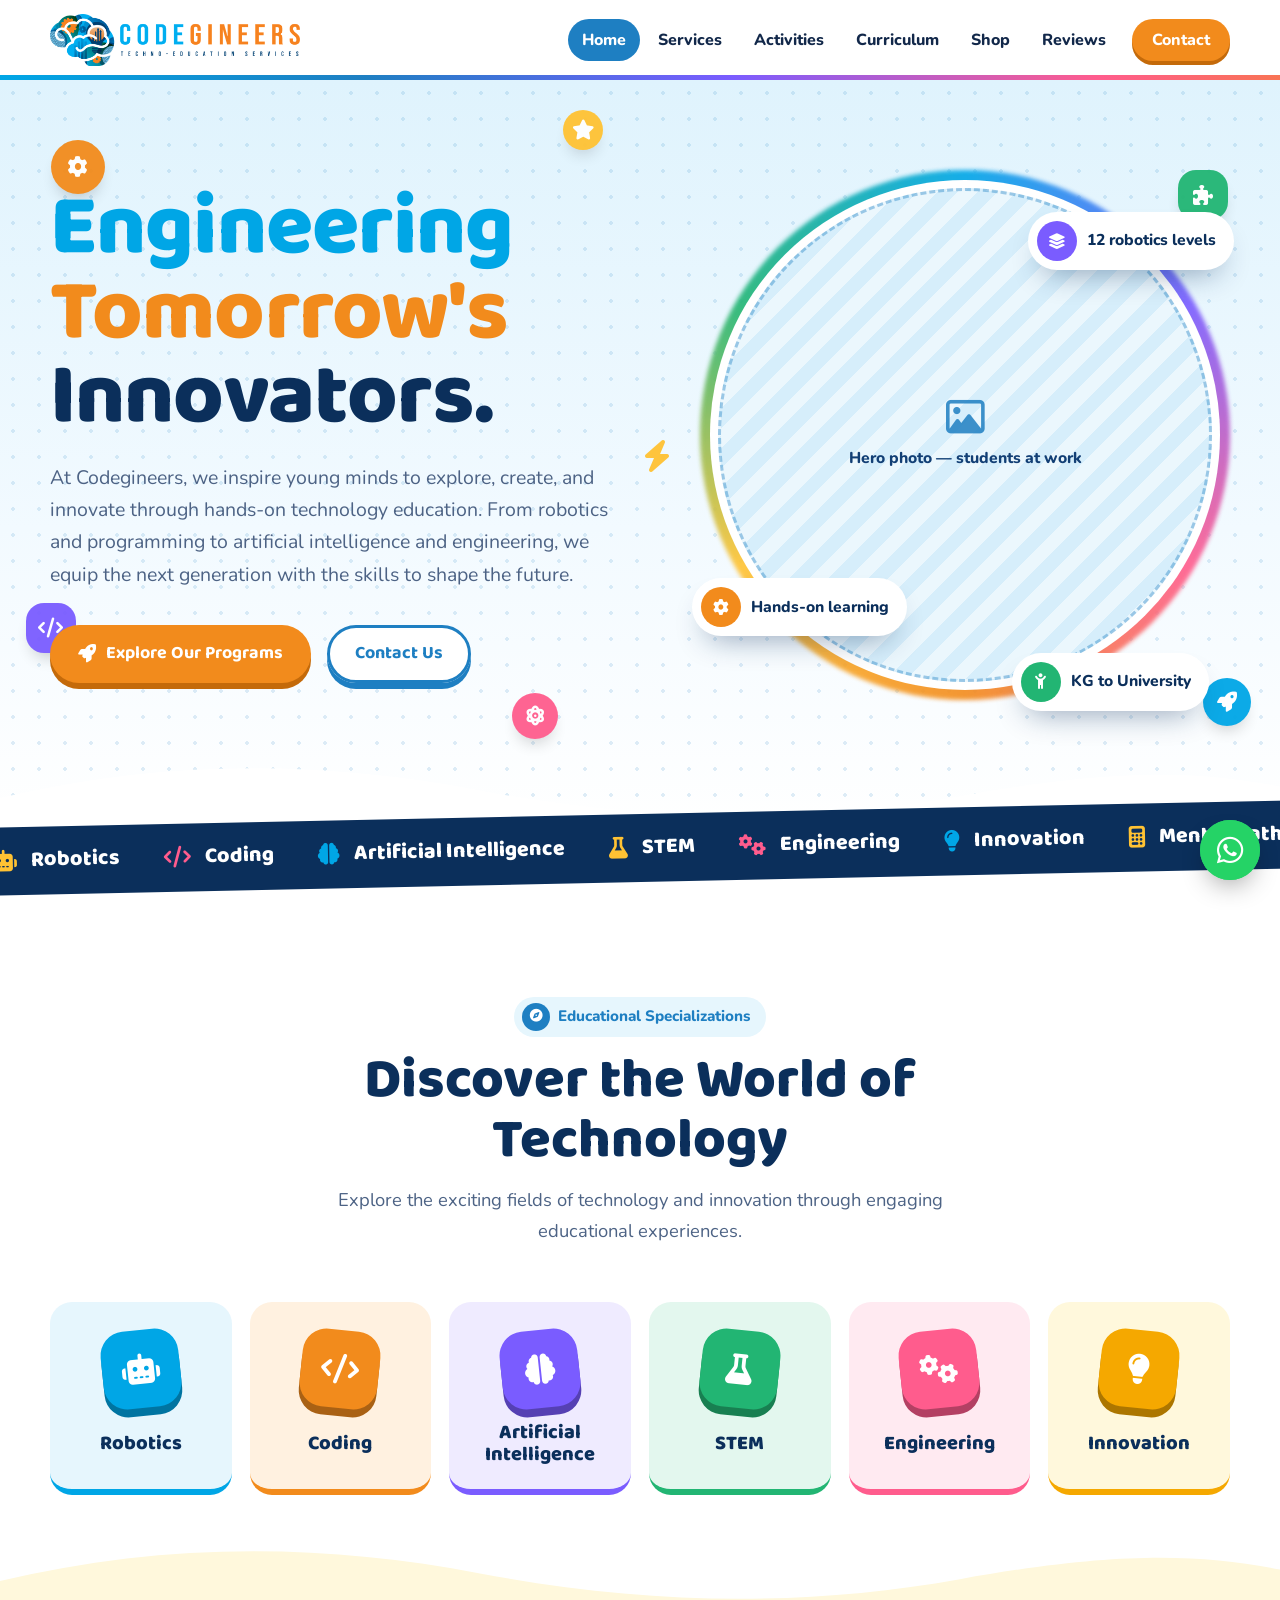
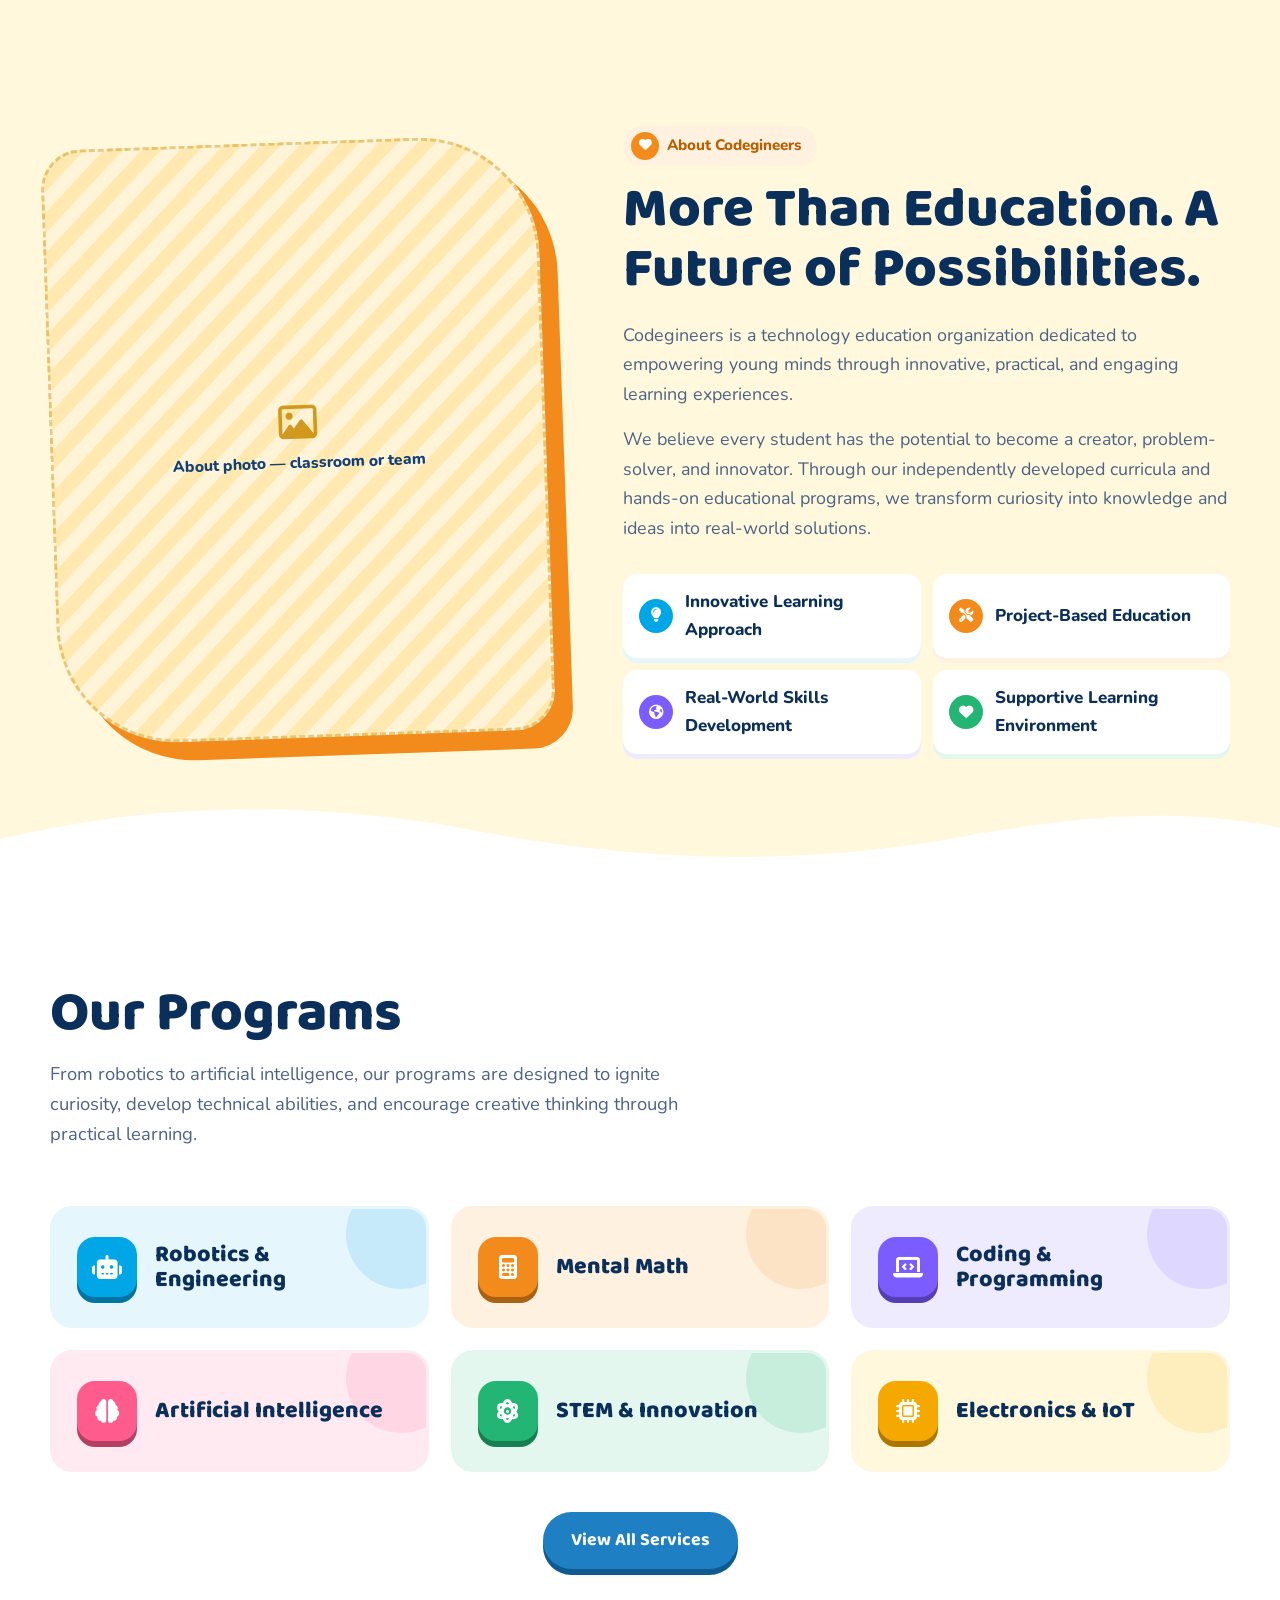
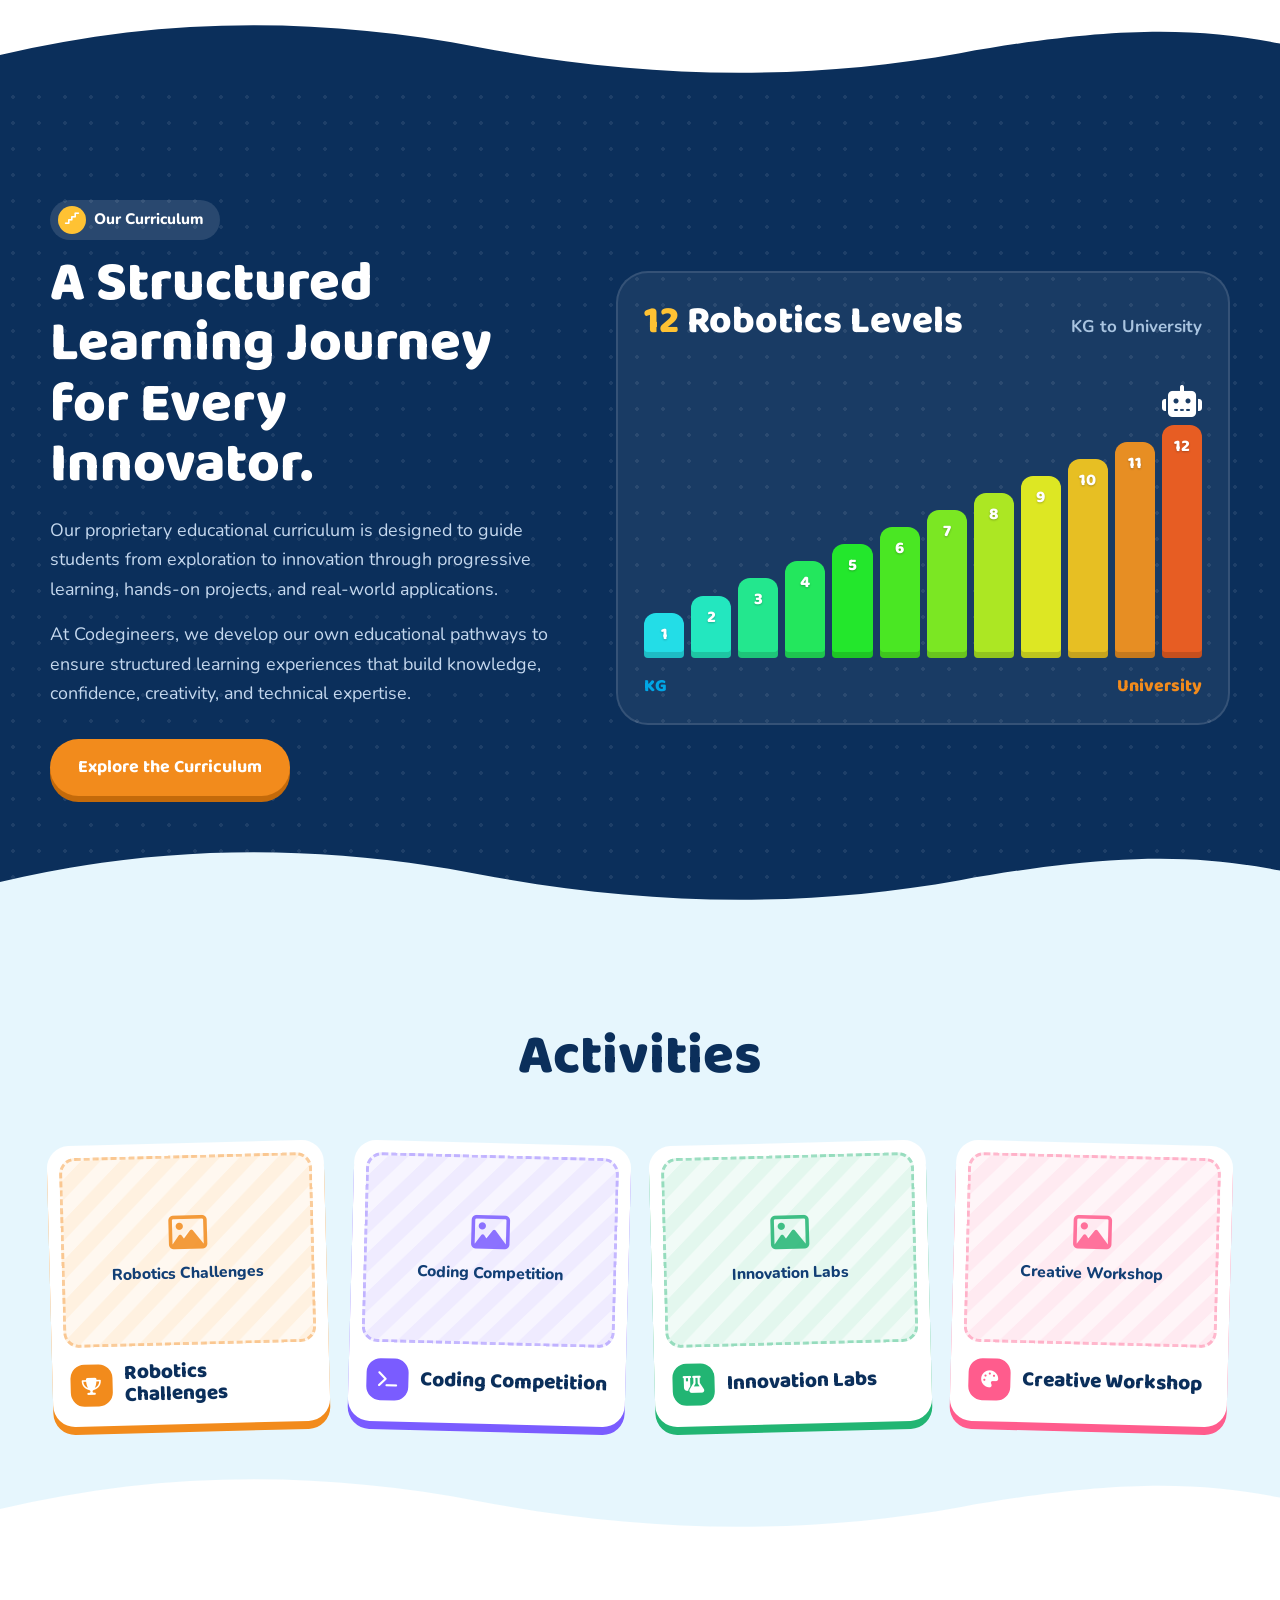
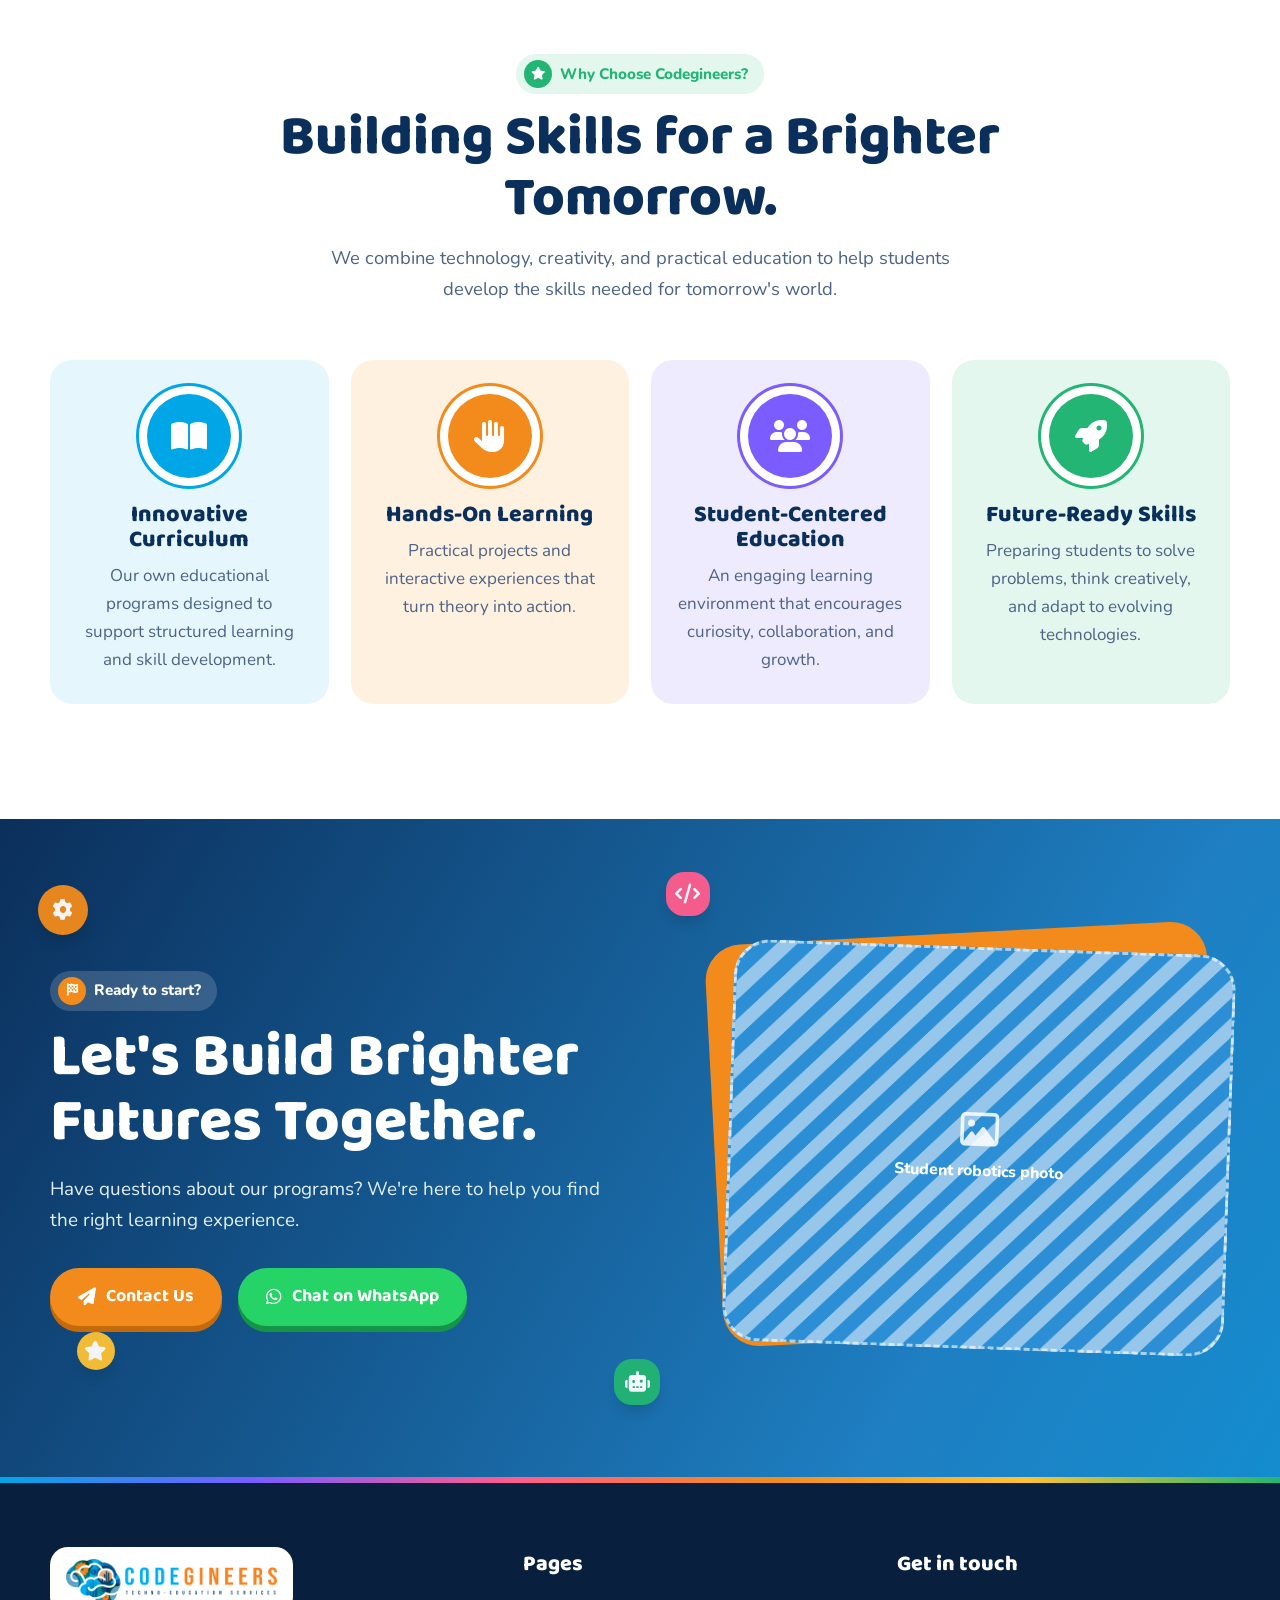
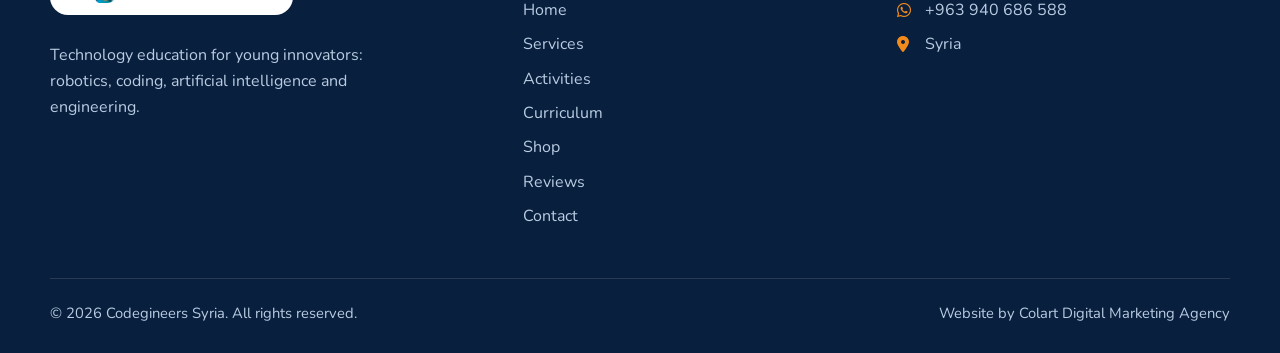
==== commit acc777da: "Add files via upload" ====
--- a/index.html
+++ b/index.html
@@ -5,20 +5,21 @@
 <meta name="viewport" content="width=device-width, initial-scale=1, viewport-fit=cover">
 <title>Codegineers Syria | Engineering Tomorrow's Innovators</title>
 <meta name="description" content="Hands-on technology education in Syria: robotics, coding, artificial intelligence, STEM and engineering programs for students from KG to university.">
+<link rel="canonical" href="https://www.codegineers.codes/">
+<meta property="og:type" content="website">
 <meta property="og:title" content="Codegineers Syria | Engineering Tomorrow's Innovators">
 <meta property="og:description" content="Hands-on technology education in Syria: robotics, coding, artificial intelligence, STEM and engineering programs for students from KG to university.">
-<link rel="canonical" href="https://www.codegineers.codes/">
-<meta property="og:type" content="website">
 <meta property="og:url" content="https://www.codegineers.codes/">
 <meta property="og:image" content="https://www.codegineers.codes/assets/logo-full.png">
 <meta name="twitter:card" content="summary_large_image">
-<meta name="theme-color" content="#0B2F5B">
+<meta name="theme-color" content="#1E7FC2">
 <link rel="icon" type="image/png" href="assets/favicon.png">
 <link rel="preconnect" href="https://fonts.googleapis.com">
 <link rel="preconnect" href="https://fonts.gstatic.com" crossorigin>
-<link href="https://fonts.googleapis.com/css2?family=Barlow+Condensed:wght@500;600;700&family=Barlow:wght@400;500;600&display=swap" rel="stylesheet">
+<link href="https://fonts.googleapis.com/css2?family=Baloo+2:wght@600;700;800&family=Nunito:wght@400;600;700;800&display=swap" rel="stylesheet">
 <link rel="stylesheet" href="https://cdnjs.cloudflare.com/ajax/libs/font-awesome/6.5.1/css/all.min.css">
 <link rel="stylesheet" href="style.css">
+<script>document.documentElement.classList.add('js')</script>
 </head>
 <body>
 <header class="site-header">
@@ -40,158 +41,179 @@
 <main>
   <!-- 1. HERO -->
   <section class="hero">
+    <div class="dot-grid" aria-hidden="true"></div>
+    <div class="doodles" aria-hidden="true"><span class="doodle doodle--round doodle--spin" style="--c:var(--orange);top:8%;left:4%;--sz:54px;--t:7s;--d:-0s;--r:0deg"><i class="fa-solid fa-gear"></i></span><span class="doodle " style="--c:var(--purple);top:70%;left:2%;--sz:50px;--t:6s;--d:-2s;--r:-10deg"><i class="fa-solid fa-code"></i></span><span class="doodle doodle--round" style="--c:var(--yellow);top:4%;left:44%;--sz:40px;--t:5s;--d:-1s;--r:12deg"><i class="fa-solid fa-star"></i></span><span class="doodle doodle--round doodle--spin" style="--c:var(--pink);top:82%;left:40%;--sz:46px;--t:7s;--d:-3s;--r:8deg"><i class="fa-solid fa-atom"></i></span><span class="doodle " style="--c:var(--green);top:12%;left:92%;--sz:50px;--t:6s;--d:-2s;--r:10deg"><i class="fa-solid fa-puzzle-piece"></i></span><span class="doodle doodle--round" style="--c:var(--sky);top:80%;left:94%;--sz:48px;--t:8s;--d:-1s;--r:-12deg"><i class="fa-solid fa-rocket"></i></span><span class="doodle doodle--ghost" style="--c:var(--yellow);top:48%;left:50%;--sz:34px;--t:5s;--d:-4s;--r:0deg"><i class="fa-solid fa-bolt"></i></span></div>
     <div class="wrap hero__grid">
       <div>
-        <h1 data-load="1">Engineering Tomorrow's Innovators.</h1>
+        <h1 data-load="1"><span class="l1">Engineering</span> <span class="l2">Tomorrow's</span> <span class="l3">Innovators.</span></h1>
         <p class="hero__lede" data-load="2">At Codegineers, we inspire young minds to explore, create, and innovate through hands-on technology education. From robotics and programming to artificial intelligence and engineering, we equip the next generation with the skills to shape the future.</p>
         <div class="hero__actions" data-load="3">
-          <a class="btn btn--orange" href="#programs">Explore Our Programs</a>
-          <a class="btn btn--ghost" href="contact.html">Contact Us</a>
+          <a class="btn" href="#programs"><i class="fa-solid fa-rocket"></i>Explore Our Programs</a>
+          <a class="btn btn--outline" href="contact.html">Contact Us</a>
         </div>
       </div>
       <div class="hero__media" data-load="4">
         <!-- Replace with: <img class="ph-img" src="assets/hero.jpg" alt="Students building a robot"> -->
         <div class="ph" role="img" aria-label="Photo placeholder: Hero photo — students at work"><div class="ph__inner"><i class="fa-regular fa-image"></i><span>Hero photo — students at work</span></div></div>
-        <div class="hero__badge hero__badge--a" data-load="5"><i class="fa-solid fa-gear"></i>Hands-on learning</div>
-        <div class="hero__badge hero__badge--b" data-load="5"><i class="fa-solid fa-layer-group"></i>12 robotics levels</div>
-      </div>
-    </div>
-  </section>
+        <div class="hero__badge hero__badge--a"><i class="fa-solid fa-gear"></i>Hands-on learning</div>
+        <div class="hero__badge hero__badge--b"><i class="fa-solid fa-layer-group"></i>12 robotics levels</div>
+        <div class="hero__badge hero__badge--c"><i class="fa-solid fa-child-reaching"></i>KG to University</div>
+      </div>
+    </div>
+    <div class="wave" aria-hidden="true"><svg viewBox="0 0 1440 80" preserveAspectRatio="none"><path fill="#ffffff" d="M0,48 C180,8 360,8 540,40 C720,72 900,76 1080,46 C1260,16 1350,20 1440,36 L1440,80 L0,80 Z"/></svg></div>
+  </section>
+
+  <div class="ticker" aria-hidden="true"><div class="ticker__track"><span><i class="fa-solid fa-robot"></i>Robotics</span><span><i class="fa-solid fa-code"></i>Coding</span><span><i class="fa-solid fa-brain"></i>Artificial Intelligence</span><span><i class="fa-solid fa-flask"></i>STEM</span><span><i class="fa-solid fa-gears"></i>Engineering</span><span><i class="fa-solid fa-lightbulb"></i>Innovation</span><span><i class="fa-solid fa-calculator"></i>Mental Math</span><span><i class="fa-solid fa-microchip"></i>Electronics &amp; IoT</span><span><i class="fa-solid fa-robot"></i>Robotics</span><span><i class="fa-solid fa-code"></i>Coding</span><span><i class="fa-solid fa-brain"></i>Artificial Intelligence</span><span><i class="fa-solid fa-flask"></i>STEM</span><span><i class="fa-solid fa-gears"></i>Engineering</span><span><i class="fa-solid fa-lightbulb"></i>Innovation</span><span><i class="fa-solid fa-calculator"></i>Mental Math</span><span><i class="fa-solid fa-microchip"></i>Electronics &amp; IoT</span></div></div>
 
   <!-- 2. EDUCATIONAL SPECIALIZATIONS -->
   <section class="section" id="specializations">
     <div class="wrap">
-      <div class="section-head section-head--center">
-        <span class="kicker">Educational Specializations</span>
+      <div class="section-head section-head--center" data-reveal>
+        <span class="tag" style="--tag-bg:var(--sky-t);--tag-c:var(--blue)"><i class="fa-solid fa-compass"></i>Educational Specializations</span>
         <h2>Discover the World of Technology</h2>
         <p>Explore the exciting fields of technology and innovation through engaging educational experiences.</p>
       </div>
       <ul class="spec">
-        <li><span class="spec__icon"><i class="fa-solid fa-robot"></i></span><h3>Robotics</h3></li>
-        <li><span class="spec__icon"><i class="fa-solid fa-code"></i></span><h3>Coding</h3></li>
-        <li><span class="spec__icon"><i class="fa-solid fa-brain"></i></span><h3>Artificial Intelligence</h3></li>
-        <li><span class="spec__icon"><i class="fa-solid fa-flask"></i></span><h3>STEM</h3></li>
-        <li><span class="spec__icon"><i class="fa-solid fa-gears"></i></span><h3>Engineering</h3></li>
-        <li><span class="spec__icon"><i class="fa-solid fa-lightbulb"></i></span><h3>Innovation</h3></li>
+        <li class="c-blue" data-reveal style="--rd:0.00s"><span class="spec__icon"><i class="fa-solid fa-robot"></i></span><h3>Robotics</h3></li>
+        <li class="c-orange" data-reveal style="--rd:0.08s"><span class="spec__icon"><i class="fa-solid fa-code"></i></span><h3>Coding</h3></li>
+        <li class="c-purple" data-reveal style="--rd:0.16s"><span class="spec__icon"><i class="fa-solid fa-brain"></i></span><h3>Artificial Intelligence</h3></li>
+        <li class="c-green" data-reveal style="--rd:0.24s"><span class="spec__icon"><i class="fa-solid fa-flask"></i></span><h3>STEM</h3></li>
+        <li class="c-pink" data-reveal style="--rd:0.32s"><span class="spec__icon"><i class="fa-solid fa-gears"></i></span><h3>Engineering</h3></li>
+        <li class="c-yellow" data-reveal style="--rd:0.40s"><span class="spec__icon"><i class="fa-solid fa-lightbulb"></i></span><h3>Innovation</h3></li>
       </ul>
     </div>
+    <div class="wave" aria-hidden="true"><svg viewBox="0 0 1440 80" preserveAspectRatio="none"><path fill="#FFF8DC" d="M0,48 C180,8 360,8 540,40 C720,72 900,76 1080,46 C1260,16 1350,20 1440,36 L1440,80 L0,80 Z"/></svg></div>
   </section>
 
   <!-- 3. ABOUT -->
-  <section class="section section--paper" id="about">
+  <section class="section about-sec" id="about">
     <div class="wrap about">
-      <!-- Replace with: <img class="ph-img" src="assets/about.jpg" alt="Codegineers classroom"> -->
-      <div class="ph" role="img" aria-label="Photo placeholder: About photo — classroom or team"><div class="ph__inner"><i class="fa-regular fa-image"></i><span>About photo — classroom or team</span></div></div>
-      <div class="about__text">
-        <div class="section-head" style="margin-bottom:0"><span class="kicker">About Codegineers</span></div>
-        <h2>More Than Education. A Future of Possibilities.</h2>
+      <div class="about__media" data-reveal>
+        <!-- Replace with: <img class="ph-img" src="assets/about.jpg" alt="Codegineers classroom"> -->
+        <div class="ph" role="img" aria-label="Photo placeholder: About photo — classroom or team"><div class="ph__inner"><i class="fa-regular fa-image"></i><span>About photo — classroom or team</span></div></div>
+      </div>
+      <div class="about__text" data-reveal style="--rd:.1s">
+        <span class="tag"><i class="fa-solid fa-heart"></i>About Codegineers</span>
+        <h2 class="big-h2">More Than Education. A Future of Possibilities.</h2>
         <p>Codegineers is a technology education organization dedicated to empowering young minds through innovative, practical, and engaging learning experiences.</p>
         <p>We believe every student has the potential to become a creator, problem-solver, and innovator. Through our independently developed curricula and hands-on educational programs, we transform curiosity into knowledge and ideas into real-world solutions.</p>
         <ul class="highlights">
-          <li><i class="fa-solid fa-circle-check"></i>Innovative Learning Approach</li>
-          <li><i class="fa-solid fa-circle-check"></i>Project-Based Education</li>
-          <li><i class="fa-solid fa-circle-check"></i>Real-World Skills Development</li>
-          <li><i class="fa-solid fa-circle-check"></i>Supportive Learning Environment</li>
+          <li class="c-blue"><i class="fa-solid fa-lightbulb"></i>Innovative Learning Approach</li>
+          <li class="c-orange"><i class="fa-solid fa-screwdriver-wrench"></i>Project-Based Education</li>
+          <li class="c-purple"><i class="fa-solid fa-earth-americas"></i>Real-World Skills Development</li>
+          <li class="c-green"><i class="fa-solid fa-heart"></i>Supportive Learning Environment</li>
         </ul>
       </div>
     </div>
+    <div class="wave" aria-hidden="true"><svg viewBox="0 0 1440 80" preserveAspectRatio="none"><path fill="#ffffff" d="M0,48 C180,8 360,8 540,40 C720,72 900,76 1080,46 C1260,16 1350,20 1440,36 L1440,80 L0,80 Z"/></svg></div>
   </section>
 
   <!-- 4. PROGRAMS -->
   <section class="section" id="programs">
     <div class="wrap">
-      <div class="section-head">
+      <div class="section-head" data-reveal>
         <h2>Our Programs</h2>
         <p>From robotics to artificial intelligence, our programs are designed to ignite curiosity, develop technical abilities, and encourage creative thinking through practical learning.</p>
       </div>
       <div class="programs">
-        <article class="program" style="--c:var(--blue)"><i class="fa-solid fa-robot"></i><h3>Robotics &amp; Engineering</h3></article>
-        <article class="program" style="--c:var(--orange)"><i class="fa-solid fa-calculator"></i><h3>Mental Math</h3></article>
-        <article class="program" style="--c:var(--teal)"><i class="fa-solid fa-laptop-code"></i><h3>Coding &amp; Programming</h3></article>
-        <article class="program" style="--c:var(--sky)"><i class="fa-solid fa-brain"></i><h3>Artificial Intelligence</h3></article>
-        <article class="program" style="--c:var(--orange)"><i class="fa-solid fa-atom"></i><h3>STEM &amp; Innovation</h3></article>
-        <article class="program" style="--c:var(--blue)"><i class="fa-solid fa-microchip"></i><h3>Electronics &amp; IoT</h3></article>
+        <article class="program c-blue" data-reveal style="--rd:0.00s"><i class="fa-solid fa-robot"></i><h3>Robotics &amp; Engineering</h3></article>
+        <article class="program c-orange" data-reveal style="--rd:0.08s"><i class="fa-solid fa-calculator"></i><h3>Mental Math</h3></article>
+        <article class="program c-purple" data-reveal style="--rd:0.16s"><i class="fa-solid fa-laptop-code"></i><h3>Coding &amp; Programming</h3></article>
+        <article class="program c-pink" data-reveal style="--rd:0.24s"><i class="fa-solid fa-brain"></i><h3>Artificial Intelligence</h3></article>
+        <article class="program c-green" data-reveal style="--rd:0.32s"><i class="fa-solid fa-atom"></i><h3>STEM &amp; Innovation</h3></article>
+        <article class="program c-yellow" data-reveal style="--rd:0.40s"><i class="fa-solid fa-microchip"></i><h3>Electronics &amp; IoT</h3></article>
       </div>
       <div class="programs__foot"><a class="btn btn--blue" href="services.html">View All Services</a></div>
     </div>
+    <div class="wave" aria-hidden="true"><svg viewBox="0 0 1440 80" preserveAspectRatio="none"><path fill="#0B2F5B" d="M0,48 C180,8 360,8 540,40 C720,72 900,76 1080,46 C1260,16 1350,20 1440,36 L1440,80 L0,80 Z"/></svg></div>
   </section>
 
   <!-- 5. CURRICULUM -->
-  <section class="section section--paper" id="curriculum">
+  <section class="section curr-sec" id="curriculum">
+    <div class="dot-grid" aria-hidden="true"></div>
     <div class="wrap curr">
-      <div class="curr__text">
-        <div class="section-head" style="margin-bottom:0"><span class="kicker">Our Curriculum</span></div>
-        <h2>A Structured Learning Journey for Every Innovator.</h2>
+      <div class="curr__text" data-reveal>
+        <span class="tag" style="--tag-bg:rgba(255,255,255,.12);--tag-c:var(--yellow);color:#fff"><i class="fa-solid fa-stairs"></i>Our Curriculum</span>
+        <h2 class="big-h2">A Structured Learning Journey for Every Innovator.</h2>
         <p>Our proprietary educational curriculum is designed to guide students from exploration to innovation through progressive learning, hands-on projects, and real-world applications.</p>
         <p>At Codegineers, we develop our own educational pathways to ensure structured learning experiences that build knowledge, confidence, creativity, and technical expertise.</p>
-        <a class="btn btn--orange" href="curriculum.html">Explore the Curriculum</a>
-      </div>
-      <div class="climb" aria-label="12 robotics levels, from KG to university students">
+        <a class="btn" href="curriculum.html">Explore the Curriculum</a>
+      </div>
+      <div class="climb" data-climb aria-label="12 robotics levels, from KG to university students">
         <div class="climb__title"><strong><span>12</span> Robotics Levels</strong><em>KG to University</em></div>
         <ol class="climb__bars"><li style="--i:1">1</li><li style="--i:2">2</li><li style="--i:3">3</li><li style="--i:4">4</li><li style="--i:5">5</li><li style="--i:6">6</li><li style="--i:7">7</li><li style="--i:8">8</li><li style="--i:9">9</li><li style="--i:10">10</li><li style="--i:11">11</li><li style="--i:12">12</li></ol>
         <div class="climb__ends"><span>KG</span><span>University</span></div>
       </div>
     </div>
+    <div class="wave" aria-hidden="true"><svg viewBox="0 0 1440 80" preserveAspectRatio="none"><path fill="#E6F6FD" d="M0,48 C180,8 360,8 540,40 C720,72 900,76 1080,46 C1260,16 1350,20 1440,36 L1440,80 L0,80 Z"/></svg></div>
   </section>
 
   <!-- 6. ACTIVITIES -->
-  <section class="section" id="activities">
-    <div class="wrap">
-      <div class="section-head">
+  <section class="section acts-sec" id="activities">
+    <div class="wrap">
+      <div class="section-head section-head--center" data-reveal>
         <h2>Activities</h2>
       </div>
       <div class="acts">
-        <article class="act">
+        <article class="act c-orange" data-reveal style="--rd:0.0s">
+          <!-- Replace with: <img class="ph-img" src="assets/activity-1.jpg" alt="Robotics Challenges"> -->
           <div class="ph" role="img" aria-label="Photo placeholder: Robotics Challenges"><div class="ph__inner"><i class="fa-regular fa-image"></i><span>Robotics Challenges</span></div></div>
           <div class="act__label"><i class="fa-solid fa-trophy"></i><h3>Robotics Challenges</h3></div>
         </article>
-        <article class="act">
+        <article class="act c-purple" data-reveal style="--rd:0.1s">
+          <!-- Replace with: <img class="ph-img" src="assets/activity-2.jpg" alt="Coding Competition"> -->
           <div class="ph" role="img" aria-label="Photo placeholder: Coding Competition"><div class="ph__inner"><i class="fa-regular fa-image"></i><span>Coding Competition</span></div></div>
           <div class="act__label"><i class="fa-solid fa-terminal"></i><h3>Coding Competition</h3></div>
         </article>
-        <article class="act">
+        <article class="act c-green" data-reveal style="--rd:0.2s">
+          <!-- Replace with: <img class="ph-img" src="assets/activity-3.jpg" alt="Innovation Labs"> -->
           <div class="ph" role="img" aria-label="Photo placeholder: Innovation Labs"><div class="ph__inner"><i class="fa-regular fa-image"></i><span>Innovation Labs</span></div></div>
           <div class="act__label"><i class="fa-solid fa-flask-vial"></i><h3>Innovation Labs</h3></div>
         </article>
-        <article class="act">
+        <article class="act c-pink" data-reveal style="--rd:0.3s">
+          <!-- Replace with: <img class="ph-img" src="assets/activity-4.jpg" alt="Creative Workshop"> -->
           <div class="ph" role="img" aria-label="Photo placeholder: Creative Workshop"><div class="ph__inner"><i class="fa-regular fa-image"></i><span>Creative Workshop</span></div></div>
           <div class="act__label"><i class="fa-solid fa-palette"></i><h3>Creative Workshop</h3></div>
         </article>
       </div>
     </div>
+    <div class="wave" aria-hidden="true"><svg viewBox="0 0 1440 80" preserveAspectRatio="none"><path fill="#ffffff" d="M0,48 C180,8 360,8 540,40 C720,72 900,76 1080,46 C1260,16 1350,20 1440,36 L1440,80 L0,80 Z"/></svg></div>
   </section>
 
   <!-- 7. WHY CHOOSE -->
-  <section class="section section--paper" id="why">
-    <div class="wrap">
-      <div class="section-head section-head--center">
-        <span class="kicker">Why Choose Codegineers?</span>
+  <section class="section" id="why">
+    <div class="wrap">
+      <div class="section-head section-head--center" data-reveal>
+        <span class="tag" style="--tag-bg:var(--green-t);--tag-c:var(--green)"><i class="fa-solid fa-star"></i>Why Choose Codegineers?</span>
         <h2>Building Skills for a Brighter Tomorrow.</h2>
         <p>We combine technology, creativity, and practical education to help students develop the skills needed for tomorrow's world.</p>
       </div>
       <div class="why">
-        <div class="why__item"><i class="fa-solid fa-book-open"></i><h3>Innovative Curriculum</h3><p>Our own educational programs designed to support structured learning and skill development.</p></div>
-        <div class="why__item"><i class="fa-solid fa-hand"></i><h3>Hands-On Learning</h3><p>Practical projects and interactive experiences that turn theory into action.</p></div>
-        <div class="why__item"><i class="fa-solid fa-users"></i><h3>Student-Centered Education</h3><p>An engaging learning environment that encourages curiosity, collaboration, and growth.</p></div>
-        <div class="why__item"><i class="fa-solid fa-rocket"></i><h3>Future-Ready Skills</h3><p>Preparing students to solve problems, think creatively, and adapt to evolving technologies.</p></div>
+        <div class="why__item c-blue" data-reveal style="--rd:0.0s"><span class="ico"><i class="fa-solid fa-book-open"></i></span><h3>Innovative Curriculum</h3><p>Our own educational programs designed to support structured learning and skill development.</p></div>
+        <div class="why__item c-orange" data-reveal style="--rd:0.1s"><span class="ico"><i class="fa-solid fa-hand"></i></span><h3>Hands-On Learning</h3><p>Practical projects and interactive experiences that turn theory into action.</p></div>
+        <div class="why__item c-purple" data-reveal style="--rd:0.2s"><span class="ico"><i class="fa-solid fa-users"></i></span><h3>Student-Centered Education</h3><p>An engaging learning environment that encourages curiosity, collaboration, and growth.</p></div>
+        <div class="why__item c-green" data-reveal style="--rd:0.3s"><span class="ico"><i class="fa-solid fa-rocket"></i></span><h3>Future-Ready Skills</h3><p>Preparing students to solve problems, think creatively, and adapt to evolving technologies.</p></div>
       </div>
     </div>
   </section>
 
   <!-- 8. CONTACT CTA -->
   <section class="cta" id="contact">
+    <div class="doodles" aria-hidden="true"><span class="doodle doodle--round doodle--spin" style="--c:var(--orange);top:10%;left:3%;--sz:50px;--t:7s;--d:-0s;--r:0deg"><i class="fa-solid fa-gear"></i></span><span class="doodle doodle--round" style="--c:var(--yellow);top:78%;left:6%;--sz:38px;--t:5s;--d:-2s;--r:10deg"><i class="fa-solid fa-star"></i></span><span class="doodle " style="--c:var(--pink);top:8%;left:52%;--sz:44px;--t:6s;--d:-1s;--r:-8deg"><i class="fa-solid fa-code"></i></span><span class="doodle " style="--c:var(--green);top:82%;left:48%;--sz:46px;--t:7s;--d:-3s;--r:6deg"><i class="fa-solid fa-robot"></i></span></div>
     <div class="wrap cta__grid">
-      <div>
-        <span class="kicker">Ready to start?</span>
+      <div data-reveal>
+        <span class="tag"><i class="fa-solid fa-flag-checkered"></i>Ready to start?</span>
         <h2>Let's Build Brighter Futures Together.</h2>
         <p>Have questions about our programs? We're here to help you find the right learning experience.</p>
         <div class="cta__actions">
-          <a class="btn btn--orange" href="contact.html">Contact Us</a>
+          <a class="btn" href="contact.html"><i class="fa-solid fa-paper-plane"></i>Contact Us</a>
           <a class="btn btn--wa" href="https://wa.me/963940686588" target="_blank" rel="noopener"><i class="fa-brands fa-whatsapp"></i>Chat on WhatsApp</a>
         </div>
       </div>
-      <!-- Replace with: <img class="ph-img" src="assets/robotics-student.jpg" alt="Student with a robot"> -->
-      <div class="ph" role="img" aria-label="Photo placeholder: Student robotics photo"><div class="ph__inner"><i class="fa-regular fa-image"></i><span>Student robotics photo</span></div></div>
+      <div class="cta__media" data-reveal style="--rd:.15s">
+        <!-- Replace with: <img class="ph-img" src="assets/robotics-student.jpg" alt="Student with a robot"> -->
+        <div class="ph" role="img" aria-label="Photo placeholder: Student robotics photo"><div class="ph__inner"><i class="fa-regular fa-image"></i><span>Student robotics photo</span></div></div>
+      </div>
     </div>
   </section>
 </main>
--- a/style.css
+++ b/style.css
@@ -1,348 +1,358 @@
 /* =========================================================
-   Codegineers Syria — shared styles
-   Brand colors taken from the Codegineers logo
+   Codegineers Syria — playful kids techno-education theme
+   Brand: logo blue / orange / navy + bright kid accents
    ========================================================= */
 :root{
-  --navy:#0B2F5B;
-  --navy-2:#123F75;
-  --blue:#1E7FC2;
-  --sky:#00A6E6;
-  --orange:#F28B1C;
-  --orange-dk:#D97409;
-  --teal:#0F8C7F;
-  --paper:#F3F8FC;
-  --white:#FFFFFF;
-  --ink:#10243D;
-  --muted:#4F6480;
-  --line:#D9E6F1;
-
-  --display:"Barlow Condensed","Arial Narrow",Arial,sans-serif;
-  --body:"Barlow",system-ui,-apple-system,"Segoe UI",Arial,sans-serif;
-
-  --wrap:1180px;
-  --r-lg:28px;
-  --r-md:16px;
-  --r-sm:10px;
-}
-
+  --navy:#0B2F5B; --navy-2:#123F75;
+  --blue:#1E7FC2; --sky:#00A6E6; --orange:#F28B1C; --teal:#0F8C7F;
+  --yellow:#FFC233; --pink:#FF5C8D; --purple:#7A5CFF; --green:#22B573;
+
+  --sky-t:#E6F6FD; --orange-t:#FFF1E0; --yellow-t:#FFF8DC; --pink-t:#FFEAF1;
+  --purple-t:#EFEBFF; --green-t:#E3F7EE;
+
+  --ink:#12284A; --muted:#4D6385; --line:#DCE8F3;
+  --display:"Baloo 2","Trebuchet MS",system-ui,sans-serif;
+  --body:"Nunito",system-ui,-apple-system,"Segoe UI",Arial,sans-serif;
+  --wrap:1180px; --r-lg:32px; --r-md:22px; --r-sm:14px;
+}
 *,*::before,*::after{box-sizing:border-box}
 html{scroll-behavior:smooth;scroll-padding-top:90px}
-body{
-  margin:0;font-family:var(--body);font-size:1.0625rem;line-height:1.6;
-  color:var(--ink);background:var(--white);
-  -webkit-font-smoothing:antialiased;
-}
+body{margin:0;font-family:var(--body);font-size:1.0625rem;line-height:1.65;color:var(--ink);background:#fff;-webkit-font-smoothing:antialiased;overflow-x:hidden}
 img{max-width:100%;display:block}
 a{color:inherit}
-h1,h2,h3{font-family:var(--display);line-height:1.05;margin:0;color:var(--navy)}
+h1,h2,h3{font-family:var(--display);line-height:1.08;margin:0;color:var(--navy);font-weight:800}
 p{margin:0}
-:focus-visible{outline:3px solid var(--orange);outline-offset:3px;border-radius:6px}
-
-.wrap{width:min(var(--wrap),100% - 40px);margin-inline:auto}
-.section{padding:clamp(64px,9vw,112px) 0}
-.section--paper{background:var(--paper)}
-
-.section-head{max-width:720px;margin-bottom:clamp(36px,5vw,56px)}
-.section-head h2{font-size:clamp(2.2rem,4.6vw,3.4rem);font-weight:700;letter-spacing:.01em}
-.section-head p{margin-top:16px;color:var(--muted);font-size:1.125rem;max-width:62ch}
-.section-head .kicker{
-  display:inline-flex;align-items:center;gap:10px;margin-bottom:14px;
-  font-weight:600;color:var(--blue);font-size:1rem;
-}
-.section-head .kicker::before{content:"";width:28px;height:3px;border-radius:3px;background:var(--orange)}
+:focus-visible{outline:3px solid var(--orange);outline-offset:3px;border-radius:8px}
+
+.wrap{width:min(var(--wrap),100% - 40px);margin-inline:auto;position:relative;z-index:2}
+.section{position:relative;padding:clamp(70px,9vw,120px) 0;overflow:hidden}
+
+.section-head{max-width:740px;margin-bottom:clamp(36px,5vw,56px)}
+.section-head h2,.big-h2{font-size:clamp(2.3rem,4.8vw,3.5rem)}
+.section-head p{margin-top:14px;color:var(--muted);font-size:1.15rem;max-width:62ch}
 .section-head--center{margin-inline:auto;text-align:center}
 .section-head--center p{margin-inline:auto}
-
-/* ---------- Buttons ---------- */
+.tag{
+  display:inline-flex;align-items:center;gap:8px;margin-bottom:14px;padding:6px 16px 6px 8px;
+  border-radius:999px;background:var(--tag-bg,var(--orange-t));color:var(--tag-c,#B85F00);
+  font-weight:800;font-size:.95rem;
+}
+.tag i{width:28px;height:28px;border-radius:50%;display:grid;place-items:center;background:var(--tag-c,var(--orange));color:#fff;font-size:.8rem}
+
+/* ---------- Chunky buttons ---------- */
 .btn{
+  --b:var(--orange);--s:#C46A0A;
   display:inline-flex;align-items:center;justify-content:center;gap:10px;
-  padding:14px 26px;border-radius:999px;border:2px solid transparent;
-  font-family:var(--body);font-weight:600;font-size:1rem;text-decoration:none;
-  cursor:pointer;transition:background .2s,color .2s,border-color .2s,transform .2s;
-}
-.btn:active{transform:translateY(1px)}
-.btn--orange{background:var(--orange);color:#fff}
-.btn--orange:hover{background:var(--orange-dk)}
-.btn--blue{background:var(--blue);color:#fff}
-.btn--blue:hover{background:var(--navy-2)}
-.btn--ghost{border-color:var(--blue);color:var(--blue);background:transparent}
-.btn--ghost:hover{background:var(--blue);color:#fff}
-.btn--white{background:#fff;color:var(--navy)}
-.btn--white:hover{background:var(--paper)}
-.btn--wa{background:#25D366;color:#073B1E}
-.btn--wa:hover{background:#1EBE5A}
+  padding:14px 28px;border-radius:999px;border:0;background:var(--b);color:#fff;
+  font-family:var(--display);font-weight:700;font-size:1.12rem;text-decoration:none;cursor:pointer;
+  box-shadow:0 6px 0 var(--s);transform:translateY(0);transition:transform .15s,box-shadow .15s,filter .2s;
+}
+.btn:hover{transform:translateY(-3px);box-shadow:0 9px 0 var(--s);filter:brightness(1.05)}
+.btn:active{transform:translateY(4px);box-shadow:0 2px 0 var(--s)}
+.btn--blue{--b:var(--blue);--s:#0F5A8E}
+.btn--white{--b:#fff;--s:#BFD6EA;color:var(--navy)}
+.btn--wa{--b:#25D366;--s:#159447;color:#fff}
+.btn--outline{--b:#fff;--s:var(--blue);color:var(--blue);outline:3px solid var(--blue);outline-offset:-3px}
 
 /* ---------- Header ---------- */
-.site-header{
-  position:sticky;top:0;z-index:50;background:rgba(255,255,255,.94);
-  backdrop-filter:saturate(1.4) blur(10px);-webkit-backdrop-filter:saturate(1.4) blur(10px);
-  border-bottom:1px solid var(--line);
-}
-.nav{display:flex;align-items:center;justify-content:space-between;gap:20px;height:78px}
-.nav__logo img{height:52px;width:auto}
+.site-header{position:sticky;top:0;z-index:50;background:rgba(255,255,255,.95);backdrop-filter:blur(10px);-webkit-backdrop-filter:blur(10px)}
+.site-header::after{content:"";position:absolute;left:0;right:0;bottom:0;height:5px;
+  background:linear-gradient(90deg,var(--sky),var(--blue),var(--purple),var(--pink),var(--orange),var(--yellow),var(--green),var(--sky));
+  background-size:200% 100%;animation:slide 8s linear infinite}
+.nav{display:flex;align-items:center;justify-content:space-between;gap:20px;height:80px}
+.nav__logo img{height:52px;width:auto;transition:transform .3s}
+.nav__logo:hover img{transform:rotate(-3deg) scale(1.04)}
 .nav__links{display:flex;align-items:center;gap:4px;list-style:none;margin:0;padding:0}
-.nav__links a{
-  display:block;padding:8px 13px;border-radius:999px;text-decoration:none;
-  font-weight:500;color:var(--ink);font-size:.98rem;transition:background .2s,color .2s;
-}
-.nav__links a:hover{background:var(--paper);color:var(--blue)}
-.nav__links a[aria-current="page"]{color:var(--blue);background:var(--paper)}
-.nav__links .nav__cta{background:var(--orange);color:#fff;margin-left:8px;padding-inline:18px}
-.nav__links .nav__cta:hover{background:var(--orange-dk);color:#fff}
-.nav__toggle{
-  display:none;width:46px;height:46px;border:0;border-radius:12px;background:var(--paper);
-  color:var(--navy);font-size:1.3rem;cursor:pointer;
-}
-
+.nav__links a{display:block;padding:8px 14px;border-radius:999px;text-decoration:none;font-weight:800;color:var(--ink);font-size:1rem;transition:background .2s,color .2s,transform .2s}
+.nav__links a:hover{background:var(--sky-t);color:var(--blue);transform:translateY(-2px)}
+.nav__links a[aria-current="page"]{color:#fff;background:var(--blue)}
+.nav__links .nav__cta{background:var(--orange);color:#fff;margin-left:8px;padding-inline:20px;box-shadow:0 4px 0 #C46A0A}
+.nav__links .nav__cta:hover{background:var(--orange);color:#fff}
+.nav__toggle{display:none;width:48px;height:48px;border:0;border-radius:14px;background:var(--orange);color:#fff;font-size:1.3rem;cursor:pointer;box-shadow:0 4px 0 #C46A0A}
 @media (max-width:1020px){
   .nav__toggle{display:inline-flex;align-items:center;justify-content:center}
-  .nav__links{
-    position:absolute;top:78px;left:0;right:0;flex-direction:column;align-items:stretch;gap:2px;
-    background:#fff;border-bottom:1px solid var(--line);padding:12px 20px 20px;
-    display:none;
-  }
-  .nav__links.is-open{display:flex}
-  .nav__links a{padding:12px 14px;border-radius:12px}
+  .nav__links{position:absolute;top:85px;left:12px;right:12px;flex-direction:column;align-items:stretch;gap:4px;background:#fff;border-radius:22px;padding:14px;box-shadow:0 24px 50px -20px rgba(11,47,91,.4);display:none}
+  .nav__links.is-open{display:flex;animation:pop .3s cubic-bezier(.3,1.5,.6,1)}
+  .nav__links a{padding:12px 16px;border-radius:14px}
   .nav__links .nav__cta{margin:8px 0 0;text-align:center}
-  .nav__logo img{height:40px}
-}
-
-/* ---------- Photo placeholders ----------
-   To replace: swap the <div class="ph ..."> for
-   <img class="ph-img ..." src="assets/your-photo.jpg" alt="...">  */
+  .nav__logo img{height:42px}
+}
+
+/* ---------- Floating doodles ---------- */
+.doodles{position:absolute;inset:0;pointer-events:none;z-index:1}
+.doodle{position:absolute;display:grid;place-items:center;border-radius:18px;color:#fff;font-size:1.25rem;
+  width:var(--sz,52px);height:var(--sz,52px);background:var(--c);opacity:.95;
+  box-shadow:0 10px 20px -10px rgba(0,0,0,.35);animation:float var(--t,6s) ease-in-out infinite;animation-delay:var(--d,0s)}
+.doodle--round{border-radius:50%}
+.doodle--ghost{background:transparent;color:var(--c);box-shadow:none;font-size:var(--fs,2rem)}
+.doodle--spin i{animation:spin 9s linear infinite}
+.dot-grid{position:absolute;inset:0;z-index:0;background-image:radial-gradient(rgba(30,127,194,.14) 2px,transparent 2px);background-size:26px 26px}
+
+/* ---------- Placeholders ---------- */
 .ph,.ph-img{border-radius:var(--r-lg);width:100%;object-fit:cover}
-.ph{
-  position:relative;display:grid;place-items:center;text-align:center;
-  background:
-    repeating-linear-gradient(135deg,rgba(30,127,194,.07) 0 14px,transparent 14px 28px),
-    linear-gradient(160deg,#E4F1FA,#CFE6F5);
-  color:var(--blue);border:2px dashed rgba(30,127,194,.35);
-}
+.ph{position:relative;display:grid;place-items:center;text-align:center;
+  background:repeating-linear-gradient(135deg,rgba(255,255,255,.5) 0 14px,transparent 14px 28px),var(--ph,var(--sky-t));
+  color:var(--phc,var(--blue));border:3px dashed color-mix(in srgb,var(--phc,var(--blue)) 40%,transparent)}
 .ph__inner{display:grid;gap:10px;justify-items:center;padding:20px}
-.ph__inner i{font-size:2.2rem;opacity:.8}
-.ph__inner span{font-weight:600;font-size:.95rem;color:var(--navy-2)}
+.ph__inner i{font-size:2.4rem;opacity:.85}
+.ph__inner span{font-weight:800;font-size:.98rem;color:var(--navy-2)}
 
 /* ---------- Hero ---------- */
-.hero{
-  position:relative;overflow:hidden;
-  background:linear-gradient(180deg,var(--paper) 0%,#fff 100%);
-  padding:clamp(48px,7vw,96px) 0 clamp(64px,8vw,104px);
-}
-.hero__grid{display:grid;grid-template-columns:1.05fr .95fr;gap:clamp(32px,5vw,72px);align-items:center}
-.hero h1{
-  font-size:clamp(3rem,7.4vw,5.6rem);font-weight:700;line-height:.95;letter-spacing:.005em;
-  text-transform:uppercase;color:var(--navy);
-}
-.hero__lede{margin-top:24px;font-size:clamp(1.08rem,1.6vw,1.22rem);color:var(--muted);max-width:56ch}
-.hero__actions{display:flex;flex-wrap:wrap;gap:14px;margin-top:34px}
-.hero__media{position:relative}
-.hero__media .ph,.hero__media .ph-img{aspect-ratio:4/4.4;border-radius:44% 56% 48% 52% / 46% 42% 58% 54%}
-.hero__badge{
-  position:absolute;display:flex;align-items:center;gap:10px;background:#fff;
-  border-radius:999px;padding:10px 18px 10px 10px;box-shadow:0 14px 34px -14px rgba(11,47,91,.35);
-  font-weight:600;color:var(--navy);font-size:.95rem;
-}
-.hero__badge i{
-  width:38px;height:38px;border-radius:50%;display:grid;place-items:center;color:#fff;font-size:1rem;
-}
-.hero__badge--a{left:-12px;bottom:14%}
+.hero{position:relative;overflow:hidden;background:linear-gradient(180deg,#DFF3FD 0%,#F2FAFF 60%,#fff 100%);padding:clamp(50px,7vw,90px) 0 clamp(90px,10vw,130px)}
+.hero__grid{display:grid;grid-template-columns:1.05fr .95fr;gap:clamp(32px,5vw,70px);align-items:center}
+.hero h1{font-size:clamp(3rem,7vw,5.4rem);line-height:.98;letter-spacing:-.01em}
+.hero h1 span{display:block}
+.hero h1 .l1{color:var(--sky)}
+.hero h1 .l2{color:var(--orange)}
+.hero h1 .l3{color:var(--navy)}
+.hero__lede{margin-top:22px;font-size:clamp(1.08rem,1.6vw,1.22rem);color:var(--muted);max-width:56ch}
+.hero__actions{display:flex;flex-wrap:wrap;gap:16px;margin-top:34px}
+.hero__media{position:relative;padding:18px}
+.hero__media::before{content:"";position:absolute;inset:0;border-radius:50%;
+  background:conic-gradient(from 0deg,var(--sky),var(--purple),var(--pink),var(--orange),var(--yellow),var(--green),var(--sky));
+  animation:spin 14s linear infinite;filter:blur(2px);opacity:.9}
+.hero__media::after{content:"";position:absolute;inset:10px;border-radius:50%;background:#fff}
+.hero__media .ph,.hero__media .ph-img{position:relative;z-index:1;aspect-ratio:1;border-radius:50%;--ph:#D6EEFB}
+.hero__badge{position:absolute;z-index:3;display:flex;align-items:center;gap:10px;background:#fff;border-radius:999px;padding:9px 18px 9px 9px;
+  box-shadow:0 16px 30px -14px rgba(11,47,91,.45);font-weight:800;color:var(--navy);font-size:.98rem;animation:bob 3.4s ease-in-out infinite}
+.hero__badge i{width:40px;height:40px;border-radius:50%;display:grid;place-items:center;color:#fff}
+.hero__badge--a{left:-8px;bottom:12%}
 .hero__badge--a i{background:var(--orange)}
-.hero__badge--b{right:-6px;top:10%}
-.hero__badge--b i{background:var(--sky)}
-
-/* single page-load sequence */
+.hero__badge--b{right:-4px;top:8%;animation-delay:-1.7s}
+.hero__badge--b i{background:var(--purple)}
+.hero__badge--c{right:4%;bottom:-2%;animation-delay:-.8s}
+.hero__badge--c i{background:var(--green)}
+.hero__badge--a i{animation:spin 6s linear infinite}
+
 @media (prefers-reduced-motion:no-preference){
-  .hero [data-load]{opacity:0;transform:translateY(18px);animation:rise .8s cubic-bezier(.2,.7,.2,1) forwards}
-  .hero [data-load="2"]{animation-delay:.12s}
-  .hero [data-load="3"]{animation-delay:.24s}
-  .hero [data-load="4"]{animation-delay:.36s}
-  .hero [data-load="5"]{animation-delay:.5s}
-}
-@keyframes rise{to{opacity:1;transform:none}}
-
+  .hero [data-load]{opacity:0;animation:popIn .8s cubic-bezier(.3,1.4,.5,1) forwards}
+  .hero [data-load="2"]{animation-delay:.15s}
+  .hero [data-load="3"]{animation-delay:.3s}
+  .hero [data-load="4"]{animation-delay:.2s}
+}
 @media (max-width:860px){
   .hero__grid{grid-template-columns:1fr}
-  .hero__media{max-width:460px;margin-inline:auto;width:100%}
-  .hero__badge--a{left:0}
-  .hero__badge--b{right:0}
-}
+  .hero__media{max-width:420px;margin-inline:auto;width:100%}
+  .hero__badge{font-size:.88rem}
+  .hero__badge--a{left:0}.hero__badge--b{right:0}
+}
+
+/* ---------- Waves ---------- */
+.wave{position:absolute;left:0;right:0;bottom:-1px;line-height:0;z-index:2}
+.wave svg{width:100%;height:clamp(40px,6vw,80px);display:block}
+
+/* ---------- Ticker ---------- */
+.ticker{background:var(--navy);color:#fff;overflow:hidden;padding:16px 0;transform:rotate(-1.2deg);margin:-14px -10px 0;position:relative;z-index:3}
+.ticker__track{display:flex;gap:44px;width:max-content;animation:marquee 26s linear infinite;font-family:var(--display);font-weight:800;font-size:1.35rem;white-space:nowrap}
+.ticker__track span{display:inline-flex;align-items:center;gap:14px}
+.ticker__track i{color:var(--yellow)}
+.ticker__track span:nth-child(3n+2) i{color:var(--pink)}
+.ticker__track span:nth-child(3n) i{color:var(--sky)}
 
 /* ---------- Specializations ---------- */
 .spec{display:grid;grid-template-columns:repeat(6,1fr);gap:18px;list-style:none;margin:0;padding:0}
-.spec li{
-  display:grid;justify-items:center;gap:14px;text-align:center;padding:26px 10px;
-  border-radius:var(--r-md);background:#fff;border:1px solid var(--line);
-}
-.spec__icon{
-  width:72px;height:72px;border-radius:50%;display:grid;place-items:center;font-size:1.65rem;color:#fff;
-}
-.spec li:nth-child(3n+1) .spec__icon{background:var(--blue)}
-.spec li:nth-child(3n+2) .spec__icon{background:var(--orange)}
-.spec li:nth-child(3n+3) .spec__icon{background:var(--teal)}
-.spec h3{font-size:1.35rem;font-weight:600;letter-spacing:.01em}
+.spec li{display:grid;justify-items:center;gap:14px;text-align:center;padding:28px 10px 24px;border-radius:var(--r-md);background:var(--t);
+  border-bottom:6px solid var(--c);transition:transform .3s cubic-bezier(.3,1.6,.5,1)}
+.spec li:hover{transform:translateY(-8px) rotate(-2deg)}
+.spec li:nth-child(even):hover{transform:translateY(-8px) rotate(2deg)}
+.spec__icon{width:78px;height:78px;border-radius:24px;display:grid;place-items:center;font-size:1.9rem;color:#fff;background:var(--c);
+  box-shadow:0 8px 0 color-mix(in srgb,var(--c) 70%,#000);transform:rotate(-6deg);transition:transform .4s}
+.spec li:nth-child(even) .spec__icon{transform:rotate(6deg)}
+.spec li:hover .spec__icon{animation:wiggle .6s ease}
+.spec h3{font-size:1.25rem;font-weight:800}
 @media (max-width:1020px){.spec{grid-template-columns:repeat(3,1fr)}}
 @media (max-width:520px){.spec{grid-template-columns:repeat(2,1fr);gap:12px}}
 
+/* color helpers */
+.c-blue{--c:var(--sky);--t:var(--sky-t)}
+.c-orange{--c:var(--orange);--t:var(--orange-t)}
+.c-purple{--c:var(--purple);--t:var(--purple-t)}
+.c-green{--c:var(--green);--t:var(--green-t)}
+.c-pink{--c:var(--pink);--t:var(--pink-t)}
+.c-yellow{--c:#F5A800;--t:var(--yellow-t)}
+
 /* ---------- About ---------- */
+.about-sec{background:var(--yellow-t)}
 .about{display:grid;grid-template-columns:.9fr 1.1fr;gap:clamp(32px,6vw,80px);align-items:center}
-.about .ph,.about .ph-img{aspect-ratio:5/6}
+.about__media{position:relative}
+.about__media .ph,.about__media .ph-img{aspect-ratio:5/6;border-radius:40px 120px 40px 120px;--ph:#FFE9B0;--phc:#C98A00;transform:rotate(-2deg)}
+.about__media::before{content:"";position:absolute;inset:18px -18px -18px 18px;border-radius:40px 120px 40px 120px;background:var(--orange);transform:rotate(-2deg);z-index:-1}
+.about__media{z-index:0}
+.about__text p{color:var(--muted);font-size:1.12rem}
 .about__text p+p{margin-top:16px}
-.about__text p{color:var(--muted);font-size:1.1rem}
-.about__text h2{font-size:clamp(2.2rem,4.6vw,3.4rem);margin-bottom:22px}
+.about__text h2{margin-bottom:20px}
 .highlights{list-style:none;padding:0;margin:30px 0 0;display:grid;grid-template-columns:1fr 1fr;gap:12px}
-.highlights li{
-  display:flex;align-items:center;gap:12px;padding:14px 16px;border-radius:var(--r-sm);
-  background:#fff;border:1px solid var(--line);font-weight:600;color:var(--navy);
-}
-.highlights i{color:var(--orange);font-size:1.1rem}
-@media (max-width:860px){
-  .about{grid-template-columns:1fr}
-  .about .ph,.about .ph-img{aspect-ratio:16/11}
-}
+.highlights li{display:flex;align-items:center;gap:12px;padding:14px 16px;border-radius:var(--r-sm);background:#fff;font-weight:800;color:var(--navy);
+  box-shadow:0 5px 0 var(--t);transition:transform .25s}
+.highlights li:hover{transform:translateX(6px)}
+.highlights i{flex:none;width:34px;height:34px;border-radius:50%;display:grid;place-items:center;background:var(--c);color:#fff;font-size:.9rem}
+@media (max-width:860px){.about{grid-template-columns:1fr}.about__media .ph,.about__media .ph-img{aspect-ratio:16/12}}
 @media (max-width:520px){.highlights{grid-template-columns:1fr}}
 
 /* ---------- Programs ---------- */
-.programs{display:grid;grid-template-columns:repeat(3,1fr);gap:20px}
-.program{
-  position:relative;display:flex;gap:18px;align-items:center;
-  padding:28px 26px;border-radius:var(--r-md);background:#fff;border:1px solid var(--line);
-  border-top:5px solid var(--c,var(--blue));
-}
-.program i{
-  flex:none;width:54px;height:54px;border-radius:14px;display:grid;place-items:center;font-size:1.35rem;
-  color:var(--c,var(--blue));background:color-mix(in srgb,var(--c,var(--blue)) 12%,#fff);
-}
-.program h3{font-size:1.55rem;font-weight:600}
-.programs__foot{margin-top:36px;text-align:center}
+.programs{display:grid;grid-template-columns:repeat(3,1fr);gap:22px}
+.program{position:relative;overflow:hidden;display:flex;gap:18px;align-items:center;padding:28px 24px;border-radius:var(--r-md);background:var(--t);
+  border:3px solid transparent;transition:transform .3s cubic-bezier(.3,1.6,.5,1),border-color .3s}
+.program::after{content:"";position:absolute;right:-30px;top:-30px;width:110px;height:110px;border-radius:50%;background:var(--c);opacity:.14;transition:transform .5s}
+.program:hover{transform:translateY(-6px);border-color:var(--c)}
+.program:hover::after{transform:scale(1.6)}
+.program i{flex:none;width:60px;height:60px;border-radius:18px;display:grid;place-items:center;font-size:1.5rem;color:#fff;background:var(--c);
+  box-shadow:0 6px 0 color-mix(in srgb,var(--c) 70%,#000);transition:transform .5s}
+.program:hover i{transform:rotate(360deg)}
+.program h3{font-size:1.45rem;position:relative;z-index:1}
+.programs__foot{margin-top:40px;text-align:center}
 @media (max-width:1020px){.programs{grid-template-columns:repeat(2,1fr)}}
 @media (max-width:600px){.programs{grid-template-columns:1fr}}
 
-/* ---------- Curriculum: 12-level climb ---------- */
-.curr{display:grid;grid-template-columns:.85fr 1.15fr;gap:clamp(32px,5vw,72px);align-items:center}
-.curr__text p{color:var(--muted);font-size:1.1rem}
+/* ---------- Curriculum (navy) ---------- */
+.curr-sec{background:var(--navy);color:#fff}
+.curr-sec .dot-grid{background-image:radial-gradient(rgba(255,255,255,.08) 2px,transparent 2px)}
+.curr{display:grid;grid-template-columns:.9fr 1.1fr;gap:clamp(32px,5vw,70px);align-items:center}
+.curr__text h2{color:#fff;margin-bottom:20px}
+.curr__text p{color:#C5D8EE;font-size:1.12rem}
 .curr__text p+p{margin-top:16px}
-.curr__text h2{font-size:clamp(2.2rem,4.6vw,3.4rem);margin-bottom:22px}
 .curr__text .btn{margin-top:30px}
-
-.climb{
-  background:var(--navy);border-radius:var(--r-lg);padding:30px 26px 22px;color:#fff;
-}
-.climb__title{display:flex;align-items:baseline;justify-content:space-between;gap:12px;margin-bottom:22px}
-.climb__title strong{font-family:var(--display);font-size:2.4rem;font-weight:700;line-height:1}
-.climb__title strong span{color:var(--orange)}
-.climb__title em{font-style:normal;color:#A9C4E0;font-size:.95rem}
-.climb__bars{
-  list-style:none;margin:0;padding:0;display:grid;grid-template-columns:repeat(12,1fr);
-  gap:6px;align-items:end;height:240px;
-}
-.climb__bars li{
-  height:calc(14% + var(--i) * 7.2%);border-radius:8px 8px 3px 3px;
-  background:color-mix(in srgb,var(--blue) calc(var(--i) * 9%),var(--sky));
+.climb{background:rgba(255,255,255,.06);border:2px solid rgba(255,255,255,.12);border-radius:var(--r-lg);padding:30px 26px 22px}
+.climb__title{display:flex;flex-wrap:wrap;align-items:baseline;justify-content:space-between;gap:12px;margin-bottom:26px}
+.climb__title strong{white-space:nowrap;font-family:var(--display);font-size:2.4rem;font-weight:800;line-height:1}
+.climb__title strong span{color:var(--yellow)}
+.climb__title em{white-space:nowrap;font-style:normal;color:#A9C4E0;font-weight:700}
+.climb__bars{list-style:none;margin:0;padding:56px 0 0;display:grid;grid-template-columns:repeat(12,1fr);gap:7px;align-items:end;height:290px;position:relative}
+.climb__bars li{position:relative;height:calc(12% + var(--i) * 7.3%);border-radius:12px 12px 4px 4px;
+  background:hsl(calc(198 - var(--i) * 15) 80% 52%);
   display:flex;align-items:flex-start;justify-content:center;padding-top:8px;
-  font-family:var(--display);font-weight:700;font-size:1.05rem;color:#fff;
-}
-.climb__bars li:last-child{background:var(--orange)}
-.climb__ends{display:flex;justify-content:space-between;margin-top:14px;font-weight:600;font-size:.95rem}
+  font-family:var(--display);font-weight:800;font-size:1.05rem;color:#fff;text-shadow:0 1px 2px rgba(0,0,0,.25);
+  transform-origin:bottom;box-shadow:inset 0 -6px 0 rgba(0,0,0,.15)}
+.climb__bars li:last-child::before{content:"\f544";font-family:"Font Awesome 6 Free";font-weight:900;position:absolute;top:-50px;left:50%;
+  transform:translateX(-50%);font-size:2rem;color:#fff;text-shadow:none;animation:hop 1.4s ease-in-out infinite}
+.climb__ends{display:flex;justify-content:space-between;margin-top:14px;font-family:var(--display);font-weight:800;font-size:1.1rem}
 .climb__ends span:first-child{color:var(--sky)}
 .climb__ends span:last-child{color:var(--orange)}
+@media (prefers-reduced-motion:no-preference){
+  .climb__bars li{transform:scaleY(0);transition:transform .7s cubic-bezier(.3,1.5,.5,1);transition-delay:calc(var(--i) * 70ms)}
+  .climb.is-in .climb__bars li{transform:scaleY(1)}
+}
 @media (max-width:860px){.curr{grid-template-columns:1fr}}
 @media (max-width:460px){
-  .climb{padding:24px 16px 18px}
+  .climb{padding:24px 14px 18px}
   .climb__title{flex-direction:column;align-items:flex-start;gap:6px}
   .climb__title strong{font-size:2rem}
-  .climb__bars{gap:4px;height:200px}
-  .climb__bars li{font-size:.85rem}
+  .climb__bars{gap:4px;height:240px}
+  .climb__bars li{font-size:.82rem;border-radius:8px 8px 3px 3px}
+  .climb__bars li:last-child::before{font-size:1.5rem;top:-40px}
 }
 
 /* ---------- Activities ---------- */
-.acts{display:grid;grid-template-columns:repeat(4,minmax(0,1fr));gap:20px}
-.act{display:grid;gap:16px;min-width:0}
-.act .ph,.act .ph-img{aspect-ratio:4/3;border-radius:var(--r-md)}
-.act__label{display:flex;align-items:center;gap:12px}
-.act__label i{
-  width:40px;height:40px;border-radius:50%;display:grid;place-items:center;flex:none;
-  background:var(--orange);color:#fff;font-size:1rem;
-}
-.act:nth-child(even) .act__label i{background:var(--blue)}
-.act h3{font-size:1.45rem;font-weight:600}
+.acts-sec{background:var(--sky-t)}
+.acts{display:grid;grid-template-columns:repeat(4,minmax(0,1fr));gap:24px}
+.act{min-width:0;background:#fff;border-radius:var(--r-md);padding:12px 12px 18px;box-shadow:0 8px 0 var(--c);transform:rotate(-1.5deg);transition:transform .35s cubic-bezier(.3,1.6,.5,1)}
+.act:nth-child(even){transform:rotate(1.5deg)}
+.act:hover{transform:rotate(0) translateY(-8px) scale(1.03)}
+.act .ph,.act .ph-img{aspect-ratio:4/3;border-radius:16px;--ph:var(--t);--phc:var(--c)}
+.act__label{display:flex;align-items:center;gap:12px;margin-top:16px;padding-inline:6px}
+.act__label i{width:42px;height:42px;border-radius:14px;display:grid;place-items:center;flex:none;background:var(--c);color:#fff}
+.act h3{font-size:1.3rem}
 @media (max-width:1020px){.acts{grid-template-columns:repeat(2,minmax(0,1fr))}}
 @media (max-width:520px){.acts{grid-template-columns:1fr}}
 
 /* ---------- Why ---------- */
-.why{display:grid;grid-template-columns:repeat(4,1fr);gap:0;border-radius:var(--r-lg);overflow:hidden;background:#fff;border:1px solid var(--line)}
-.why__item{padding:34px 28px;border-right:1px solid var(--line)}
-.why__item:last-child{border-right:0}
-.why__item i{font-size:1.8rem;color:var(--blue)}
-.why__item:nth-child(even) i{color:var(--orange)}
-.why__item h3{font-size:1.6rem;font-weight:600;margin:18px 0 10px}
+.why{display:grid;grid-template-columns:repeat(4,1fr);gap:22px}
+.why__item{position:relative;padding:34px 26px 30px;border-radius:var(--r-md);background:var(--t);text-align:center;transition:transform .3s cubic-bezier(.3,1.6,.5,1)}
+.why__item:hover{transform:translateY(-8px)}
+.why__item .ico{width:84px;height:84px;margin:0 auto;border-radius:50%;display:grid;place-items:center;background:var(--c);color:#fff;font-size:2rem;
+  box-shadow:0 0 0 8px #fff,0 0 0 11px var(--c)}
+.why__item:hover .ico{animation:wiggle .6s ease}
+.why__item h3{font-size:1.45rem;margin:24px 0 10px}
 .why__item p{color:var(--muted)}
-@media (max-width:1020px){
-  .why{grid-template-columns:1fr 1fr}
-  .why__item:nth-child(2){border-right:0}
-  .why__item:nth-child(-n+2){border-bottom:1px solid var(--line)}
-}
-@media (max-width:560px){
-  .why{grid-template-columns:1fr}
-  .why__item{border-right:0;border-bottom:1px solid var(--line)}
-  .why__item:last-child{border-bottom:0}
-}
-
-/* ---------- Contact CTA (blue gradient) ---------- */
-.cta{
-  background:linear-gradient(120deg,var(--navy) 0%,var(--blue) 55%,var(--sky) 100%);
-  color:#fff;padding:clamp(64px,9vw,108px) 0;overflow:hidden;
-}
+@media (max-width:1020px){.why{grid-template-columns:1fr 1fr}}
+@media (max-width:560px){.why{grid-template-columns:1fr}}
+
+/* ---------- CTA ---------- */
+.cta{position:relative;overflow:hidden;color:#fff;padding:clamp(80px,10vw,130px) 0;
+  background:linear-gradient(120deg,var(--navy),var(--blue),var(--sky),var(--blue),var(--navy));background-size:300% 300%;animation:shift 14s ease infinite}
 .cta__grid{display:grid;grid-template-columns:1.1fr .9fr;gap:clamp(32px,5vw,64px);align-items:center}
-.cta .kicker{display:inline-flex;align-items:center;gap:10px;font-weight:600;color:#CFE8F8;margin-bottom:14px}
-.cta .kicker::before{content:"";width:28px;height:3px;border-radius:3px;background:var(--orange)}
-.cta h2{color:#fff;font-size:clamp(2.4rem,5vw,3.8rem);font-weight:700}
-.cta p{margin-top:18px;font-size:1.15rem;color:#E1F0FA;max-width:52ch}
-.cta__actions{display:flex;flex-wrap:wrap;gap:14px;margin-top:32px}
-.cta .ph{background:rgba(255,255,255,.1);border-color:rgba(255,255,255,.45);color:#fff;aspect-ratio:5/4}
+.cta .tag{--tag-bg:rgba(255,255,255,.16);--tag-c:var(--orange);color:#fff}
+.cta h2{color:#fff;font-size:clamp(2.4rem,5vw,3.8rem)}
+.cta p{margin-top:18px;font-size:1.18rem;color:#E1F0FA;max-width:52ch}
+.cta__actions{display:flex;flex-wrap:wrap;gap:16px;margin-top:32px}
+.cta__media{position:relative}
+.cta .ph,.cta .ph-img{aspect-ratio:5/4;border-radius:36px;transform:rotate(2deg)}
+.cta .ph{--ph:#2C8FD6;--phc:#fff;border-color:rgba(255,255,255,.6)}
 .cta .ph__inner span{color:#fff}
-.cta .ph-img{aspect-ratio:5/4}
+.cta__media::before{content:"";position:absolute;inset:-14px 14px 14px -14px;border-radius:36px;background:var(--orange);transform:rotate(-3deg)}
 @media (max-width:860px){.cta__grid{grid-template-columns:1fr}}
 
 /* ---------- Footer ---------- */
-.site-footer{background:#081F3D;color:#B9CCE2;padding:64px 0 28px;font-size:.98rem}
+.site-footer{position:relative;background:#081F3D;color:#B9CCE2;padding:70px 0 28px;font-size:1rem}
+.site-footer::before{content:"";position:absolute;top:0;left:0;right:0;height:6px;
+  background:linear-gradient(90deg,var(--sky),var(--purple),var(--pink),var(--orange),var(--yellow),var(--green))}
 .footer__grid{display:grid;grid-template-columns:1.3fr 1fr 1fr;gap:40px}
-.footer__brand .logo-tile{
-  display:inline-block;background:#fff;border-radius:14px;padding:12px 16px;
-}
+.footer__brand .logo-tile{display:inline-block;background:#fff;border-radius:18px;padding:12px 16px}
 .footer__brand .logo-tile img{height:44px;width:auto}
 .footer__brand p{margin-top:18px;max-width:36ch}
-.site-footer h4{font-family:var(--display);font-size:1.3rem;color:#fff;margin:0 0 14px;font-weight:600}
+.site-footer h4{font-family:var(--display);font-size:1.35rem;color:#fff;margin:0 0 14px;font-weight:800}
 .site-footer ul{list-style:none;margin:0;padding:0;display:grid;gap:8px}
-.site-footer a{text-decoration:none;color:#B9CCE2;transition:color .2s}
-.site-footer a:hover{color:var(--orange)}
+.site-footer a{text-decoration:none;color:#B9CCE2;transition:color .2s,padding .2s}
+.site-footer ul a:hover{color:var(--yellow);padding-left:6px}
 .footer__contact li{display:flex;gap:10px;align-items:center}
 .footer__contact i{color:var(--orange);width:18px}
-.footer__bottom{
-  margin-top:48px;padding-top:22px;border-top:1px solid rgba(255,255,255,.12);
-  display:flex;flex-wrap:wrap;justify-content:space-between;gap:12px;font-size:.9rem;
-}
+.footer__bottom{margin-top:48px;padding-top:22px;border-top:1px solid rgba(255,255,255,.12);display:flex;flex-wrap:wrap;justify-content:space-between;gap:12px;font-size:.92rem}
+.footer__bottom a:hover{color:var(--orange)}
 @media (max-width:760px){.footer__grid{grid-template-columns:1fr}}
 
-/* ---------- Coming soon pages ---------- */
-.soon{
-  min-height:calc(100vh - 78px - 120px);display:grid;place-items:center;text-align:center;
-  background:linear-gradient(180deg,var(--paper),#fff);padding:80px 0;
-}
-.soon__mark{width:150px;margin:0 auto 26px}
-.soon h1{font-size:clamp(2.8rem,7vw,4.8rem);text-transform:uppercase;font-weight:700}
-.soon__page{display:block;color:var(--blue);font-family:var(--display);font-size:1.6rem;font-weight:600;margin-bottom:8px}
-.soon p{margin:18px auto 0;color:var(--muted);max-width:48ch;font-size:1.12rem}
-.soon__actions{display:flex;flex-wrap:wrap;justify-content:center;gap:14px;margin-top:30px}
-
-/* ---------- Floating WhatsApp ---------- */
-.wa-float{
-  position:fixed;right:20px;bottom:20px;z-index:60;width:58px;height:58px;border-radius:50%;
-  background:#25D366;color:#fff;display:grid;place-items:center;font-size:1.8rem;text-decoration:none;
-  box-shadow:0 12px 28px -10px rgba(0,0,0,.45);
-}
-.wa-float:hover{background:#1EBE5A}
+/* ---------- Coming soon ---------- */
+.soon{position:relative;overflow:hidden;min-height:calc(100vh - 80px - 120px);display:grid;place-items:center;text-align:center;
+  background:linear-gradient(180deg,#DFF3FD,#fff);padding:90px 0}
+.soon__mark{width:170px;margin:0 auto 22px;animation:bob 3s ease-in-out infinite}
+.soon__page{display:inline-block;background:var(--orange);color:#fff;font-family:var(--display);font-size:1.3rem;font-weight:800;padding:4px 20px;border-radius:999px;margin-bottom:12px;transform:rotate(-3deg)}
+.soon h1{font-size:clamp(3rem,8vw,5.4rem)}
+.soon h1 .a{color:var(--sky)}
+.soon h1 .b{color:var(--orange)}
+.soon p{margin:16px auto 0;color:var(--muted);max-width:46ch;font-size:1.15rem}
+.soon__actions{display:flex;flex-wrap:wrap;justify-content:center;gap:16px;margin-top:32px}
+.soon__progress{width:min(320px,80%);height:16px;margin:28px auto 0;border-radius:999px;background:#fff;box-shadow:inset 0 0 0 2px var(--line);overflow:hidden}
+.soon__progress span{display:block;height:100%;width:65%;border-radius:999px;
+  background:repeating-linear-gradient(45deg,var(--orange) 0 14px,var(--yellow) 14px 28px);background-size:40px 40px;animation:stripes 1s linear infinite}
+
+/* ---------- WhatsApp float ---------- */
+.wa-float{position:fixed;right:20px;bottom:20px;z-index:60;width:60px;height:60px;border-radius:50%;background:#25D366;color:#fff;display:grid;place-items:center;font-size:1.9rem;text-decoration:none;box-shadow:0 12px 28px -10px rgba(0,0,0,.45)}
+.wa-float::before{content:"";position:absolute;inset:0;border-radius:50%;background:#25D366;z-index:-1;animation:ping 2s ease-out infinite}
+
+/* ---------- Scroll reveal ---------- */
+@media (prefers-reduced-motion:no-preference){
+  .js [data-reveal]{opacity:0;translate:0 34px;scale:.94;transition:opacity .6s ease,translate .7s cubic-bezier(.3,1.4,.5,1),scale .7s cubic-bezier(.3,1.4,.5,1),transform .35s cubic-bezier(.3,1.6,.5,1);transition-delay:var(--rd,0s),var(--rd,0s),var(--rd,0s),0s}
+  .js [data-reveal].is-in{opacity:1;translate:none;scale:none}
+}
+
+/* ---------- Keyframes ---------- */
+@keyframes float{0%,100%{transform:translateY(0) rotate(var(--r,0deg))}50%{transform:translateY(-18px) rotate(calc(var(--r,0deg) + 8deg))}}
+@keyframes bob{0%,100%{transform:translateY(0)}50%{transform:translateY(-10px)}}
+@keyframes hop{0%,100%{transform:translate(-50%,0)}40%{transform:translate(-50%,-14px)}60%{transform:translate(-50%,-14px) rotate(8deg)}}
+@keyframes spin{to{transform:rotate(360deg)}}
+@keyframes wiggle{0%,100%{transform:rotate(0)}25%{transform:rotate(-12deg) scale(1.08)}50%{transform:rotate(10deg) scale(1.08)}75%{transform:rotate(-6deg)}}
+@keyframes popIn{0%{opacity:0;transform:translateY(24px) scale(.9)}100%{opacity:1;transform:none}}
+@keyframes pop{0%{opacity:0;transform:scale(.92)}100%{opacity:1;transform:none}}
+@keyframes marquee{to{transform:translateX(-50%)}}
+@keyframes slide{to{background-position:200% 0}}
+@keyframes shift{0%,100%{background-position:0% 50%}50%{background-position:100% 50%}}
+@keyframes ping{0%{transform:scale(1);opacity:.6}100%{transform:scale(1.7);opacity:0}}
+@keyframes stripes{to{background-position:40px 0}}
 
 @media (prefers-reduced-motion:reduce){
   html{scroll-behavior:auto}
-  *{transition:none!important;animation:none!important}
-}
+  *,*::before,*::after{animation:none!important;transition:none!important}
+}
+
+/* calmer doodles on small screens */
+@media (max-width:700px){
+  .doodle{--sz:36px!important;font-size:.95rem;opacity:.35}
+  .doodle:nth-child(n+5){display:none}
+}
+@media (max-width:520px){
+  .acts{grid-template-columns:repeat(2,minmax(0,1fr));gap:16px}
+  .act{padding:8px 8px 12px}
+  .act__label{gap:8px;margin-top:10px;padding-inline:2px}
+  .act__label i{width:32px;height:32px;border-radius:10px;font-size:.85rem}
+  .act h3{font-size:1.02rem}
+  .act .ph__inner span{font-size:.8rem}
+}
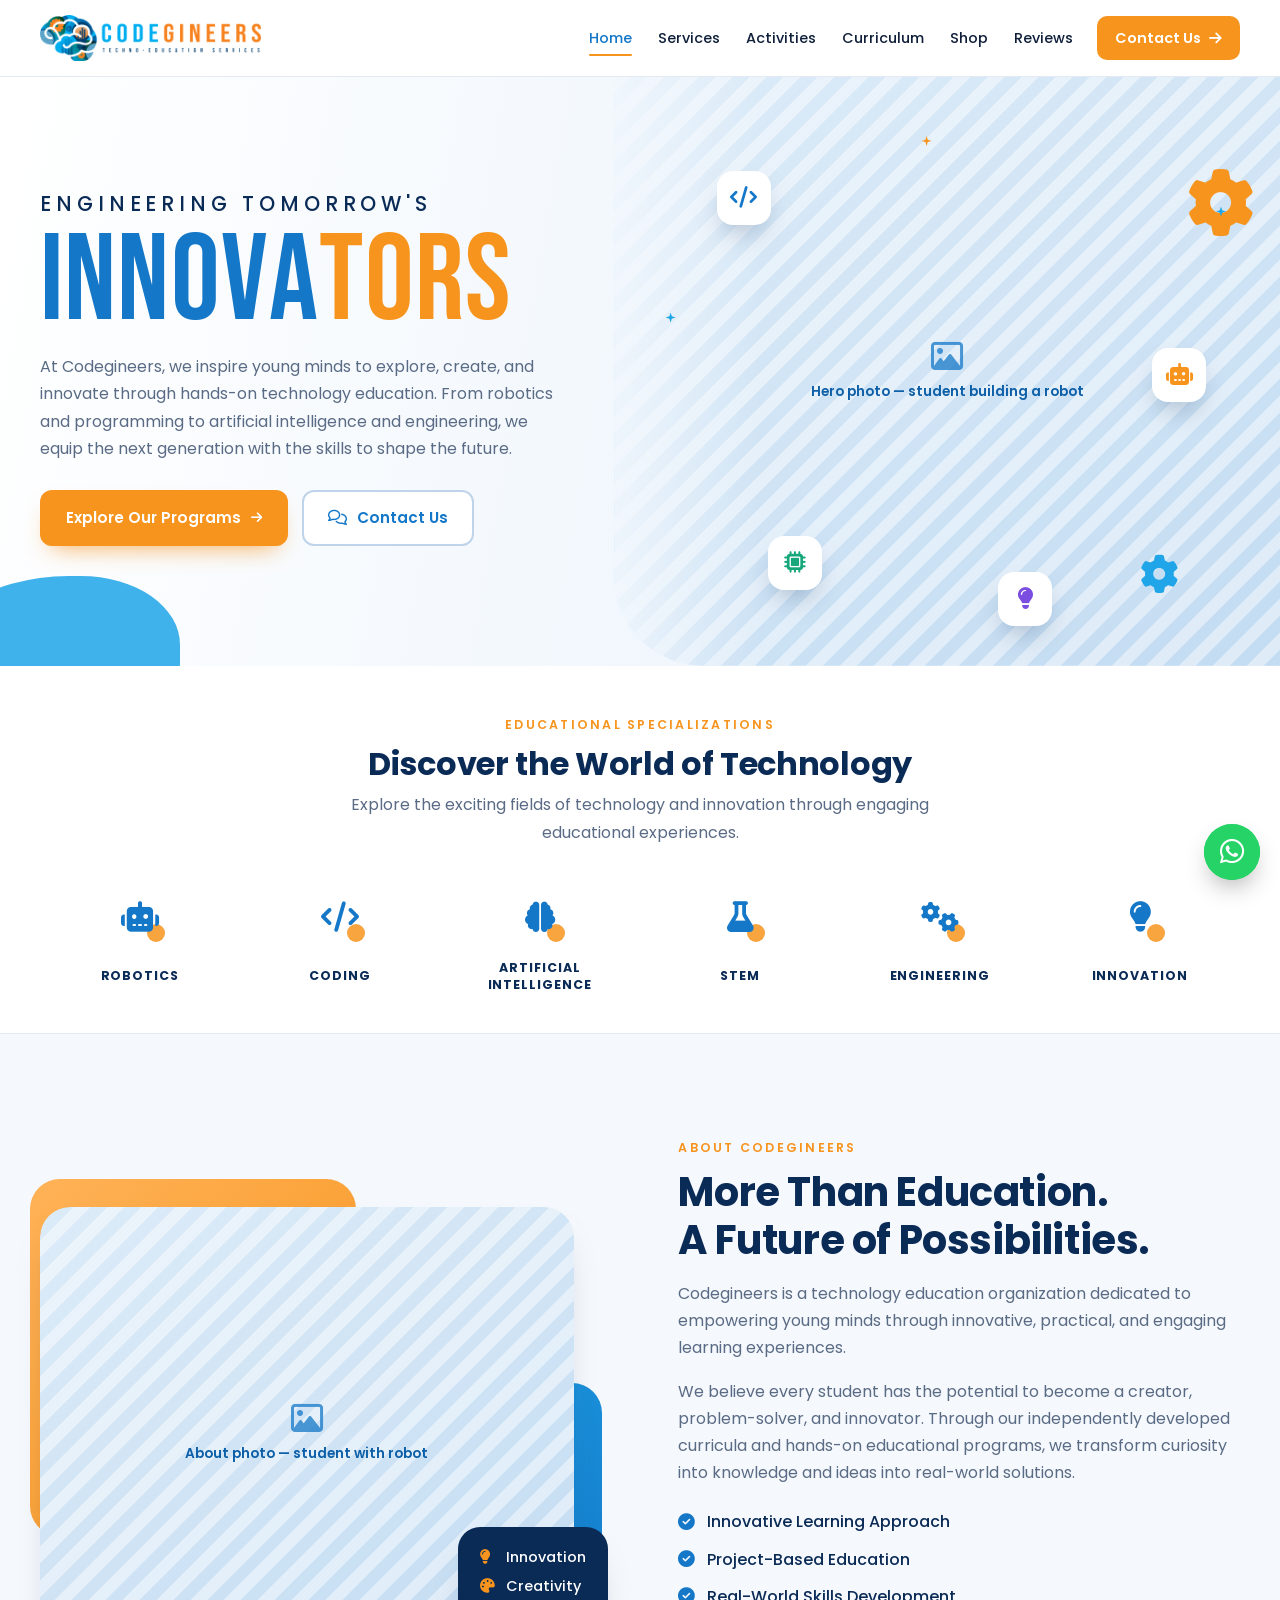
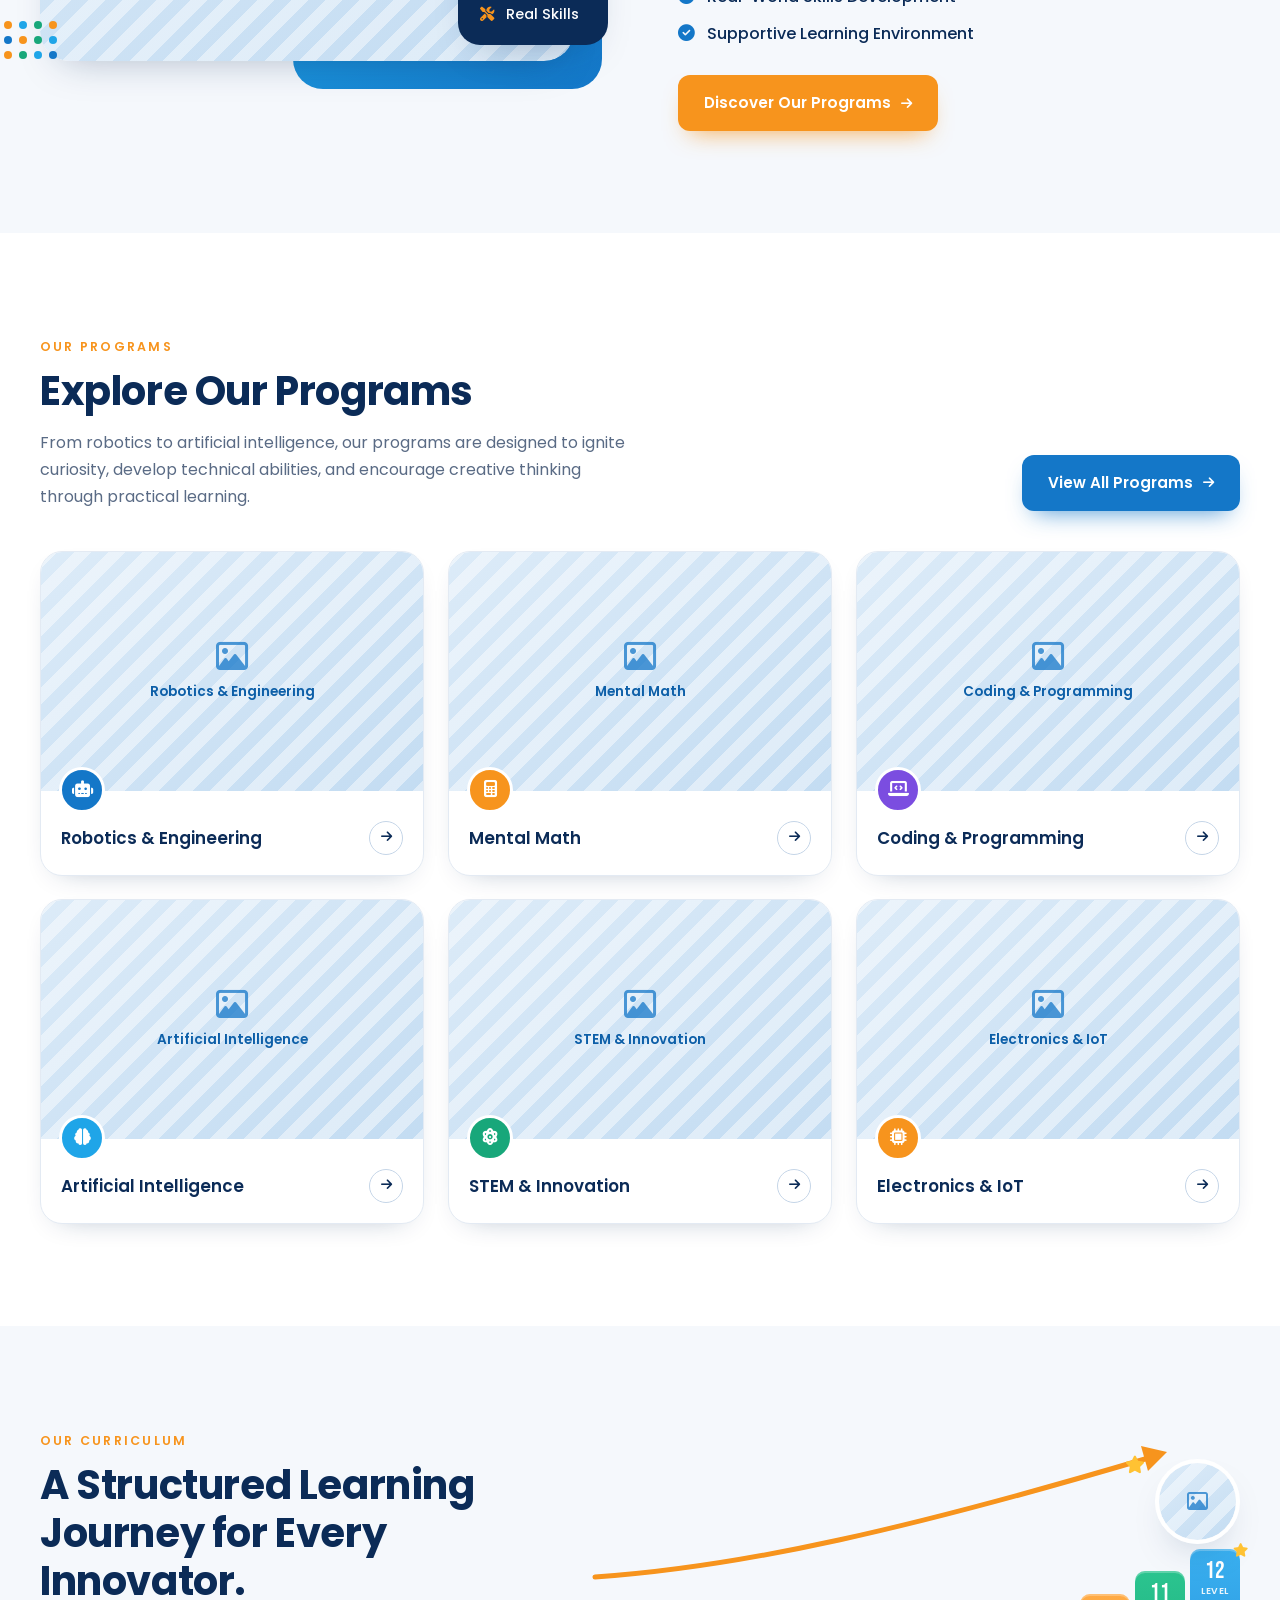
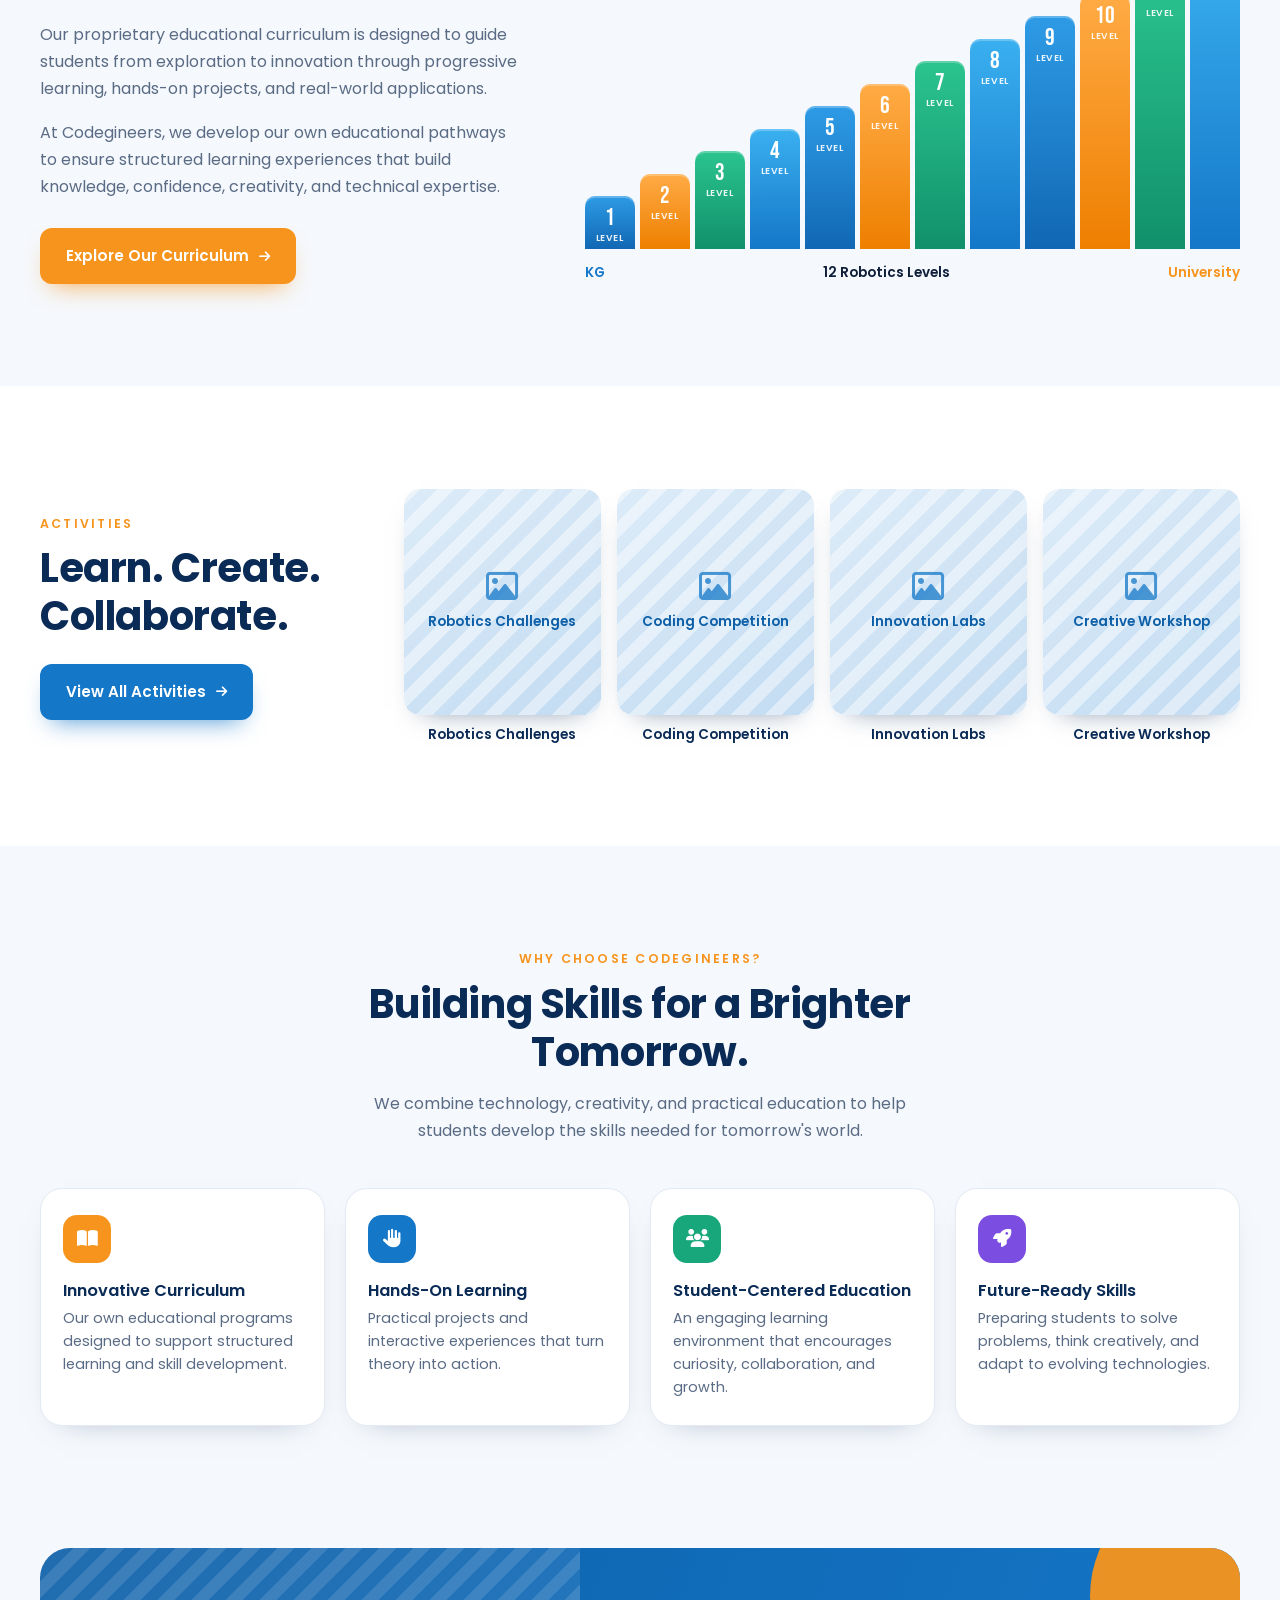
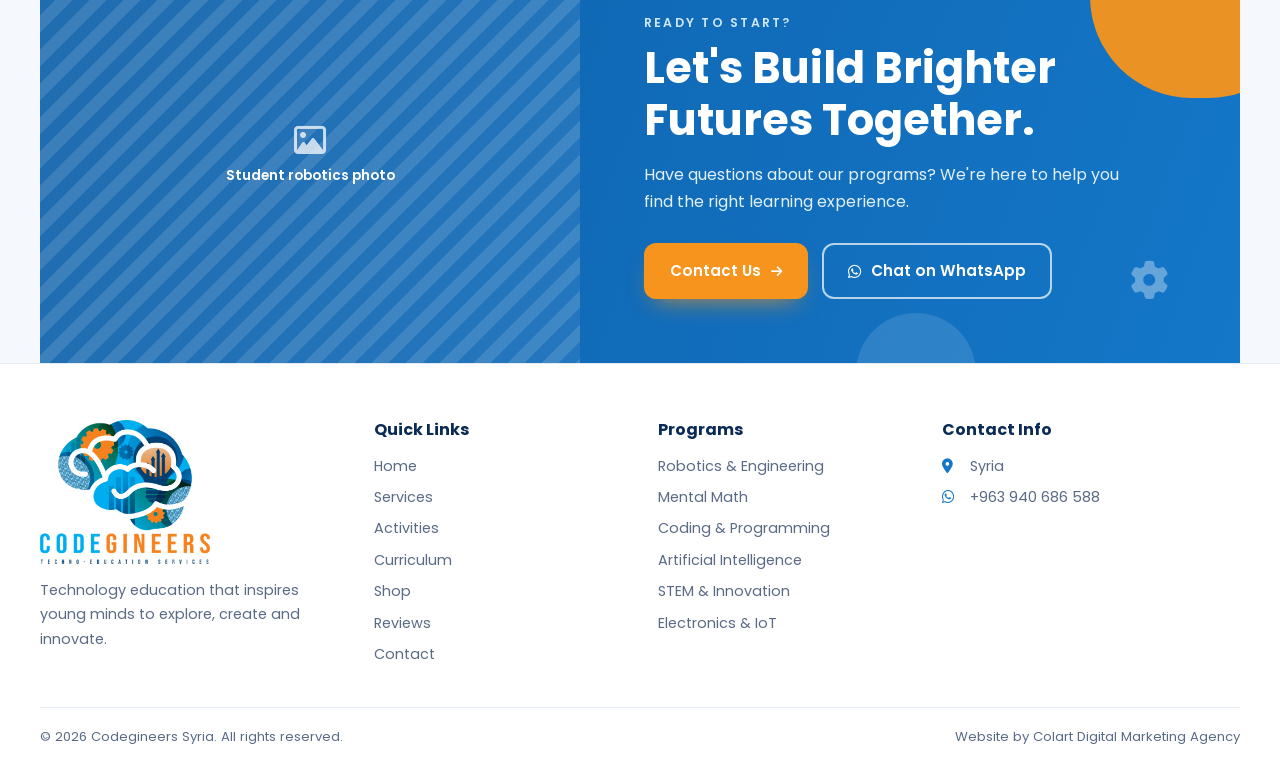
==== commit c5f8eca2: "Add files via upload" ====
--- a/index.html
+++ b/index.html
@@ -16,12 +16,13 @@
 <link rel="icon" type="image/png" href="assets/favicon.png">
 <link rel="preconnect" href="https://fonts.googleapis.com">
 <link rel="preconnect" href="https://fonts.gstatic.com" crossorigin>
-<link href="https://fonts.googleapis.com/css2?family=Baloo+2:wght@600;700;800&family=Nunito:wght@400;600;700;800&display=swap" rel="stylesheet">
+<link href="https://fonts.googleapis.com/css2?family=Bebas+Neue&family=Poppins:wght@400;500;600;700&display=swap" rel="stylesheet">
 <link rel="stylesheet" href="https://cdnjs.cloudflare.com/ajax/libs/font-awesome/6.5.1/css/all.min.css">
 <link rel="stylesheet" href="style.css">
 <script>document.documentElement.classList.add('js')</script>
 </head>
 <body>
+<div class="scroll-progress" aria-hidden="true"><span></span></div>
 <header class="site-header">
   <nav class="nav wrap" aria-label="Main">
     <a class="nav__logo" href="index.html"><img src="assets/logo-horizontal.png" alt="Codegineers — Techno-Education Services" width="230" height="53"></a>
@@ -33,7 +34,7 @@
       <li><a href="curriculum.html">Curriculum</a></li>
       <li><a href="shop.html">Shop</a></li>
       <li><a href="reviews.html">Reviews</a></li>
-      <li><a class="nav__cta" href="contact.html">Contact</a></li>
+      <li><a class="nav__cta" href="contact.html">Contact Us <i class="fa-solid fa-arrow-right"></i></a></li>
     </ul>
   </nav>
 </header>
@@ -41,178 +42,202 @@
 <main>
   <!-- 1. HERO -->
   <section class="hero">
-    <div class="dot-grid" aria-hidden="true"></div>
-    <div class="doodles" aria-hidden="true"><span class="doodle doodle--round doodle--spin" style="--c:var(--orange);top:8%;left:4%;--sz:54px;--t:7s;--d:-0s;--r:0deg"><i class="fa-solid fa-gear"></i></span><span class="doodle " style="--c:var(--purple);top:70%;left:2%;--sz:50px;--t:6s;--d:-2s;--r:-10deg"><i class="fa-solid fa-code"></i></span><span class="doodle doodle--round" style="--c:var(--yellow);top:4%;left:44%;--sz:40px;--t:5s;--d:-1s;--r:12deg"><i class="fa-solid fa-star"></i></span><span class="doodle doodle--round doodle--spin" style="--c:var(--pink);top:82%;left:40%;--sz:46px;--t:7s;--d:-3s;--r:8deg"><i class="fa-solid fa-atom"></i></span><span class="doodle " style="--c:var(--green);top:12%;left:92%;--sz:50px;--t:6s;--d:-2s;--r:10deg"><i class="fa-solid fa-puzzle-piece"></i></span><span class="doodle doodle--round" style="--c:var(--sky);top:80%;left:94%;--sz:48px;--t:8s;--d:-1s;--r:-12deg"><i class="fa-solid fa-rocket"></i></span><span class="doodle doodle--ghost" style="--c:var(--yellow);top:48%;left:50%;--sz:34px;--t:5s;--d:-4s;--r:0deg"><i class="fa-solid fa-bolt"></i></span></div>
+    <span class="blob blob--a" aria-hidden="true"></span>
     <div class="wrap hero__grid">
-      <div>
-        <h1 data-load="1"><span class="l1">Engineering</span> <span class="l2">Tomorrow's</span> <span class="l3">Innovators.</span></h1>
+      <div class="hero__text">
+        <span class="hero__eyebrow" data-load="1">Engineering Tomorrow's</span>
+        <h1 class="hero__title" aria-label="Innovators"><span class="ltr b" style="--n:0">I</span><span class="ltr b" style="--n:1">N</span><span class="ltr b" style="--n:2">N</span><span class="ltr b" style="--n:3">O</span><span class="ltr b" style="--n:4">V</span><span class="ltr b" style="--n:5">A</span><span class="ltr o" style="--n:6">T</span><span class="ltr o" style="--n:7">O</span><span class="ltr o" style="--n:8">R</span><span class="ltr o" style="--n:9">S</span></h1>
         <p class="hero__lede" data-load="2">At Codegineers, we inspire young minds to explore, create, and innovate through hands-on technology education. From robotics and programming to artificial intelligence and engineering, we equip the next generation with the skills to shape the future.</p>
         <div class="hero__actions" data-load="3">
-          <a class="btn" href="#programs"><i class="fa-solid fa-rocket"></i>Explore Our Programs</a>
-          <a class="btn btn--outline" href="contact.html">Contact Us</a>
+          <a class="btn btn--orange" href="#programs">Explore Our Programs <i class="fa-solid fa-arrow-right"></i></a>
+          <a class="btn btn--line" href="contact.html"><i class="fa-regular fa-comments"></i>Contact Us</a>
         </div>
       </div>
-      <div class="hero__media" data-load="4">
-        <!-- Replace with: <img class="ph-img" src="assets/hero.jpg" alt="Students building a robot"> -->
-        <div class="ph" role="img" aria-label="Photo placeholder: Hero photo — students at work"><div class="ph__inner"><i class="fa-regular fa-image"></i><span>Hero photo — students at work</span></div></div>
-        <div class="hero__badge hero__badge--a"><i class="fa-solid fa-gear"></i>Hands-on learning</div>
-        <div class="hero__badge hero__badge--b"><i class="fa-solid fa-layer-group"></i>12 robotics levels</div>
-        <div class="hero__badge hero__badge--c"><i class="fa-solid fa-child-reaching"></i>KG to University</div>
-      </div>
-    </div>
-    <div class="wave" aria-hidden="true"><svg viewBox="0 0 1440 80" preserveAspectRatio="none"><path fill="#ffffff" d="M0,48 C180,8 360,8 540,40 C720,72 900,76 1080,46 C1260,16 1350,20 1440,36 L1440,80 L0,80 Z"/></svg></div>
-  </section>
-
-  <div class="ticker" aria-hidden="true"><div class="ticker__track"><span><i class="fa-solid fa-robot"></i>Robotics</span><span><i class="fa-solid fa-code"></i>Coding</span><span><i class="fa-solid fa-brain"></i>Artificial Intelligence</span><span><i class="fa-solid fa-flask"></i>STEM</span><span><i class="fa-solid fa-gears"></i>Engineering</span><span><i class="fa-solid fa-lightbulb"></i>Innovation</span><span><i class="fa-solid fa-calculator"></i>Mental Math</span><span><i class="fa-solid fa-microchip"></i>Electronics &amp; IoT</span><span><i class="fa-solid fa-robot"></i>Robotics</span><span><i class="fa-solid fa-code"></i>Coding</span><span><i class="fa-solid fa-brain"></i>Artificial Intelligence</span><span><i class="fa-solid fa-flask"></i>STEM</span><span><i class="fa-solid fa-gears"></i>Engineering</span><span><i class="fa-solid fa-lightbulb"></i>Innovation</span><span><i class="fa-solid fa-calculator"></i>Mental Math</span><span><i class="fa-solid fa-microchip"></i>Electronics &amp; IoT</span></div></div>
+    </div>
+    <div class="hero__media">
+      <!-- Replace with: <img class="ph-img" src="assets/hero.jpg" alt="Student building a robot"> -->
+      <div class="ph" role="img" aria-label="Photo placeholder: Hero photo — student building a robot"><div class="ph__inner"><i class="fa-regular fa-image"></i><span>Hero photo — student building a robot</span></div></div>
+    </div>
+    <span class="gear gear--a" data-depth="24" aria-hidden="true"><i class="fa-solid fa-gear"></i></span>
+    <span class="gear gear--b gear--blue" data-depth="36" aria-hidden="true"><i class="fa-solid fa-gear"></i></span>
+    <div class="chips" aria-hidden="true">
+      <span class="chip" data-depth="18" style="--x:56%;--y:16%;--c:var(--blue);--k:0"><i class="fa-solid fa-code"></i></span>
+      <span class="chip" data-depth="30" style="--x:90%;--y:46%;--c:var(--orange);--k:1"><i class="fa-solid fa-robot"></i></span>
+      <span class="chip" data-depth="22" style="--x:60%;--y:78%;--c:var(--green);--k:2"><i class="fa-solid fa-microchip"></i></span>
+      <span class="chip" data-depth="14" style="--x:78%;--y:84%;--c:var(--purple);--k:3"><i class="fa-solid fa-lightbulb"></i></span>
+      <span class="spark" style="--x:52%;--y:40%;--k:0"></span><span class="spark" style="--x:72%;--y:10%;--k:1"></span><span class="spark" style="--x:95%;--y:22%;--k:2"></span>
+    </div>
+  </section>
 
   <!-- 2. EDUCATIONAL SPECIALIZATIONS -->
-  <section class="section" id="specializations">
-    <div class="wrap">
-      <div class="section-head section-head--center" data-reveal>
-        <span class="tag" style="--tag-bg:var(--sky-t);--tag-c:var(--blue)"><i class="fa-solid fa-compass"></i>Educational Specializations</span>
-        <h2>Discover the World of Technology</h2>
-        <p>Explore the exciting fields of technology and innovation through engaging educational experiences.</p>
+  <section class="spec-strip" id="specializations">
+    <div class="wrap">
+      <div class="spec-head" data-reveal>
+        <span class="kicker">Educational Specializations</span>
+        <h2 class="h2">Discover the World of Technology</h2>
+        <p class="lead">Explore the exciting fields of technology and innovation through engaging educational experiences.</p>
       </div>
       <ul class="spec">
-        <li class="c-blue" data-reveal style="--rd:0.00s"><span class="spec__icon"><i class="fa-solid fa-robot"></i></span><h3>Robotics</h3></li>
-        <li class="c-orange" data-reveal style="--rd:0.08s"><span class="spec__icon"><i class="fa-solid fa-code"></i></span><h3>Coding</h3></li>
-        <li class="c-purple" data-reveal style="--rd:0.16s"><span class="spec__icon"><i class="fa-solid fa-brain"></i></span><h3>Artificial Intelligence</h3></li>
-        <li class="c-green" data-reveal style="--rd:0.24s"><span class="spec__icon"><i class="fa-solid fa-flask"></i></span><h3>STEM</h3></li>
-        <li class="c-pink" data-reveal style="--rd:0.32s"><span class="spec__icon"><i class="fa-solid fa-gears"></i></span><h3>Engineering</h3></li>
-        <li class="c-yellow" data-reveal style="--rd:0.40s"><span class="spec__icon"><i class="fa-solid fa-lightbulb"></i></span><h3>Innovation</h3></li>
+        <li data-reveal style="--rd:0.00s;--k:0"><span class="spec__icon"><i class="fa-solid fa-robot"></i></span><h3>Robotics</h3></li>
+        <li data-reveal style="--rd:0.07s;--k:1"><span class="spec__icon"><i class="fa-solid fa-code"></i></span><h3>Coding</h3></li>
+        <li data-reveal style="--rd:0.14s;--k:2"><span class="spec__icon"><i class="fa-solid fa-brain"></i></span><h3>Artificial Intelligence</h3></li>
+        <li data-reveal style="--rd:0.21s;--k:3"><span class="spec__icon"><i class="fa-solid fa-flask"></i></span><h3>STEM</h3></li>
+        <li data-reveal style="--rd:0.28s;--k:4"><span class="spec__icon"><i class="fa-solid fa-gears"></i></span><h3>Engineering</h3></li>
+        <li data-reveal style="--rd:0.35s;--k:5"><span class="spec__icon"><i class="fa-solid fa-lightbulb"></i></span><h3>Innovation</h3></li>
       </ul>
     </div>
-    <div class="wave" aria-hidden="true"><svg viewBox="0 0 1440 80" preserveAspectRatio="none"><path fill="#FFF8DC" d="M0,48 C180,8 360,8 540,40 C720,72 900,76 1080,46 C1260,16 1350,20 1440,36 L1440,80 L0,80 Z"/></svg></div>
   </section>
 
   <!-- 3. ABOUT -->
-  <section class="section about-sec" id="about">
+  <section class="section section--bg" id="about">
     <div class="wrap about">
       <div class="about__media" data-reveal>
-        <!-- Replace with: <img class="ph-img" src="assets/about.jpg" alt="Codegineers classroom"> -->
-        <div class="ph" role="img" aria-label="Photo placeholder: About photo — classroom or team"><div class="ph__inner"><i class="fa-regular fa-image"></i><span>About photo — classroom or team</span></div></div>
+        <div class="about__photo"><!-- Replace with: <img class="ph-img" src="assets/about.jpg" alt="Student learning robotics"> --><div class="ph" role="img" aria-label="Photo placeholder: About photo — student with robot"><div class="ph__inner"><i class="fa-regular fa-image"></i><span>About photo — student with robot</span></div></div></div>
+        <div class="about__card"><span><i class="fa-solid fa-lightbulb"></i>Innovation</span><span><i class="fa-solid fa-palette"></i>Creativity</span><span><i class="fa-solid fa-screwdriver-wrench"></i>Real Skills</span></div>
+        <div class="about__dots" aria-hidden="true"><span style="--c:var(--orange)"></span><span style="--c:var(--sky)"></span><span style="--c:var(--green)"></span><span style="--c:var(--orange)"></span><span style="--c:var(--blue)"></span><span style="--c:var(--orange)"></span><span style="--c:var(--green)"></span><span style="--c:var(--sky)"></span><span style="--c:var(--orange)"></span><span style="--c:var(--green)"></span><span style="--c:var(--sky)"></span><span style="--c:var(--blue)"></span></div>
       </div>
       <div class="about__text" data-reveal style="--rd:.1s">
-        <span class="tag"><i class="fa-solid fa-heart"></i>About Codegineers</span>
-        <h2 class="big-h2">More Than Education. A Future of Possibilities.</h2>
+        <span class="kicker">About Codegineers</span>
+        <h2 class="h2">More Than Education.<br>A Future of Possibilities.</h2>
         <p>Codegineers is a technology education organization dedicated to empowering young minds through innovative, practical, and engaging learning experiences.</p>
         <p>We believe every student has the potential to become a creator, problem-solver, and innovator. Through our independently developed curricula and hands-on educational programs, we transform curiosity into knowledge and ideas into real-world solutions.</p>
-        <ul class="highlights">
-          <li class="c-blue"><i class="fa-solid fa-lightbulb"></i>Innovative Learning Approach</li>
-          <li class="c-orange"><i class="fa-solid fa-screwdriver-wrench"></i>Project-Based Education</li>
-          <li class="c-purple"><i class="fa-solid fa-earth-americas"></i>Real-World Skills Development</li>
-          <li class="c-green"><i class="fa-solid fa-heart"></i>Supportive Learning Environment</li>
-        </ul>
-      </div>
-    </div>
-    <div class="wave" aria-hidden="true"><svg viewBox="0 0 1440 80" preserveAspectRatio="none"><path fill="#ffffff" d="M0,48 C180,8 360,8 540,40 C720,72 900,76 1080,46 C1260,16 1350,20 1440,36 L1440,80 L0,80 Z"/></svg></div>
+        <ul class="checks">
+          <li><i class="fa-solid fa-circle-check"></i>Innovative Learning Approach</li>
+          <li><i class="fa-solid fa-circle-check"></i>Project-Based Education</li>
+          <li><i class="fa-solid fa-circle-check"></i>Real-World Skills Development</li>
+          <li><i class="fa-solid fa-circle-check"></i>Supportive Learning Environment</li>
+        </ul>
+        <a class="btn btn--orange" href="#programs">Discover Our Programs <i class="fa-solid fa-arrow-right"></i></a>
+      </div>
+    </div>
   </section>
 
   <!-- 4. PROGRAMS -->
   <section class="section" id="programs">
     <div class="wrap">
-      <div class="section-head" data-reveal>
-        <h2>Our Programs</h2>
-        <p>From robotics to artificial intelligence, our programs are designed to ignite curiosity, develop technical abilities, and encourage creative thinking through practical learning.</p>
+      <div class="head-row" data-reveal>
+        <div>
+          <span class="kicker">Our Programs</span>
+          <h2 class="h2">Explore Our Programs</h2>
+          <p class="lead">From robotics to artificial intelligence, our programs are designed to ignite curiosity, develop technical abilities, and encourage creative thinking through practical learning.</p>
+        </div>
+        <a class="btn btn--blue" href="services.html">View All Programs <i class="fa-solid fa-arrow-right"></i></a>
       </div>
       <div class="programs">
-        <article class="program c-blue" data-reveal style="--rd:0.00s"><i class="fa-solid fa-robot"></i><h3>Robotics &amp; Engineering</h3></article>
-        <article class="program c-orange" data-reveal style="--rd:0.08s"><i class="fa-solid fa-calculator"></i><h3>Mental Math</h3></article>
-        <article class="program c-purple" data-reveal style="--rd:0.16s"><i class="fa-solid fa-laptop-code"></i><h3>Coding &amp; Programming</h3></article>
-        <article class="program c-pink" data-reveal style="--rd:0.24s"><i class="fa-solid fa-brain"></i><h3>Artificial Intelligence</h3></article>
-        <article class="program c-green" data-reveal style="--rd:0.32s"><i class="fa-solid fa-atom"></i><h3>STEM &amp; Innovation</h3></article>
-        <article class="program c-yellow" data-reveal style="--rd:0.40s"><i class="fa-solid fa-microchip"></i><h3>Electronics &amp; IoT</h3></article>
-      </div>
-      <div class="programs__foot"><a class="btn btn--blue" href="services.html">View All Services</a></div>
-    </div>
-    <div class="wave" aria-hidden="true"><svg viewBox="0 0 1440 80" preserveAspectRatio="none"><path fill="#0B2F5B" d="M0,48 C180,8 360,8 540,40 C720,72 900,76 1080,46 C1260,16 1350,20 1440,36 L1440,80 L0,80 Z"/></svg></div>
+        <a class="program" href="services.html" data-reveal style="--rd:0.00s;--c:var(--blue)">
+          <div class="program__img"><!-- Replace with: <img class="ph-img" src="assets/program-1.jpg" alt="Robotics &amp; Engineering"> --><div class="ph" role="img" aria-label="Photo placeholder: Robotics &amp; Engineering"><div class="ph__inner"><i class="fa-regular fa-image"></i><span>Robotics &amp; Engineering</span></div></div></div>
+          <div class="program__body"><span class="program__badge"><i class="fa-solid fa-robot"></i></span><h3>Robotics &amp; Engineering</h3><span class="program__go"><i class="fa-solid fa-arrow-right"></i></span></div>
+        </a>
+        <a class="program" href="services.html" data-reveal style="--rd:0.08s;--c:var(--orange)">
+          <div class="program__img"><!-- Replace with: <img class="ph-img" src="assets/program-2.jpg" alt="Mental Math"> --><div class="ph" role="img" aria-label="Photo placeholder: Mental Math"><div class="ph__inner"><i class="fa-regular fa-image"></i><span>Mental Math</span></div></div></div>
+          <div class="program__body"><span class="program__badge"><i class="fa-solid fa-calculator"></i></span><h3>Mental Math</h3><span class="program__go"><i class="fa-solid fa-arrow-right"></i></span></div>
+        </a>
+        <a class="program" href="services.html" data-reveal style="--rd:0.16s;--c:var(--purple)">
+          <div class="program__img"><!-- Replace with: <img class="ph-img" src="assets/program-3.jpg" alt="Coding &amp; Programming"> --><div class="ph" role="img" aria-label="Photo placeholder: Coding &amp; Programming"><div class="ph__inner"><i class="fa-regular fa-image"></i><span>Coding &amp; Programming</span></div></div></div>
+          <div class="program__body"><span class="program__badge"><i class="fa-solid fa-laptop-code"></i></span><h3>Coding &amp; Programming</h3><span class="program__go"><i class="fa-solid fa-arrow-right"></i></span></div>
+        </a>
+        <a class="program" href="services.html" data-reveal style="--rd:0.00s;--c:var(--sky)">
+          <div class="program__img"><!-- Replace with: <img class="ph-img" src="assets/program-4.jpg" alt="Artificial Intelligence"> --><div class="ph" role="img" aria-label="Photo placeholder: Artificial Intelligence"><div class="ph__inner"><i class="fa-regular fa-image"></i><span>Artificial Intelligence</span></div></div></div>
+          <div class="program__body"><span class="program__badge"><i class="fa-solid fa-brain"></i></span><h3>Artificial Intelligence</h3><span class="program__go"><i class="fa-solid fa-arrow-right"></i></span></div>
+        </a>
+        <a class="program" href="services.html" data-reveal style="--rd:0.08s;--c:var(--green)">
+          <div class="program__img"><!-- Replace with: <img class="ph-img" src="assets/program-5.jpg" alt="STEM &amp; Innovation"> --><div class="ph" role="img" aria-label="Photo placeholder: STEM &amp; Innovation"><div class="ph__inner"><i class="fa-regular fa-image"></i><span>STEM &amp; Innovation</span></div></div></div>
+          <div class="program__body"><span class="program__badge"><i class="fa-solid fa-atom"></i></span><h3>STEM &amp; Innovation</h3><span class="program__go"><i class="fa-solid fa-arrow-right"></i></span></div>
+        </a>
+        <a class="program" href="services.html" data-reveal style="--rd:0.16s;--c:var(--orange)">
+          <div class="program__img"><!-- Replace with: <img class="ph-img" src="assets/program-6.jpg" alt="Electronics &amp; IoT"> --><div class="ph" role="img" aria-label="Photo placeholder: Electronics &amp; IoT"><div class="ph__inner"><i class="fa-regular fa-image"></i><span>Electronics &amp; IoT</span></div></div></div>
+          <div class="program__body"><span class="program__badge"><i class="fa-solid fa-microchip"></i></span><h3>Electronics &amp; IoT</h3><span class="program__go"><i class="fa-solid fa-arrow-right"></i></span></div>
+        </a>
+      </div>
+    </div>
   </section>
 
   <!-- 5. CURRICULUM -->
-  <section class="section curr-sec" id="curriculum">
-    <div class="dot-grid" aria-hidden="true"></div>
+  <section class="section section--bg" id="curriculum">
     <div class="wrap curr">
       <div class="curr__text" data-reveal>
-        <span class="tag" style="--tag-bg:rgba(255,255,255,.12);--tag-c:var(--yellow);color:#fff"><i class="fa-solid fa-stairs"></i>Our Curriculum</span>
-        <h2 class="big-h2">A Structured Learning Journey for Every Innovator.</h2>
+        <span class="kicker">Our Curriculum</span>
+        <h2 class="h2">A Structured Learning Journey for Every Innovator.</h2>
         <p>Our proprietary educational curriculum is designed to guide students from exploration to innovation through progressive learning, hands-on projects, and real-world applications.</p>
         <p>At Codegineers, we develop our own educational pathways to ensure structured learning experiences that build knowledge, confidence, creativity, and technical expertise.</p>
-        <a class="btn" href="curriculum.html">Explore the Curriculum</a>
-      </div>
-      <div class="climb" data-climb aria-label="12 robotics levels, from KG to university students">
-        <div class="climb__title"><strong><span>12</span> Robotics Levels</strong><em>KG to University</em></div>
-        <ol class="climb__bars"><li style="--i:1">1</li><li style="--i:2">2</li><li style="--i:3">3</li><li style="--i:4">4</li><li style="--i:5">5</li><li style="--i:6">6</li><li style="--i:7">7</li><li style="--i:8">8</li><li style="--i:9">9</li><li style="--i:10">10</li><li style="--i:11">11</li><li style="--i:12">12</li></ol>
-        <div class="climb__ends"><span>KG</span><span>University</span></div>
-      </div>
-    </div>
-    <div class="wave" aria-hidden="true"><svg viewBox="0 0 1440 80" preserveAspectRatio="none"><path fill="#E6F6FD" d="M0,48 C180,8 360,8 540,40 C720,72 900,76 1080,46 C1260,16 1350,20 1440,36 L1440,80 L0,80 Z"/></svg></div>
+        <a class="btn btn--orange" href="curriculum.html">Explore Our Curriculum <i class="fa-solid fa-arrow-right"></i></a>
+      </div>
+      <div class="stairs" data-climb aria-label="12 robotics levels from KG to university students">
+        <svg class="stairs__arrow" viewBox="0 0 600 150" preserveAspectRatio="none" aria-hidden="true">
+          <path d="M10,140 C160,130 330,90 560,22"/>
+          <polygon class="head" points="582,15 563,34 556,9"/>
+        </svg>
+        <span class="star s1" aria-hidden="true"><i class="fa-solid fa-star"></i></span><span class="star s2" aria-hidden="true"><i class="fa-solid fa-star"></i></span><div class="stairs__kid"><!-- Replace with: <img class="ph-img" src="assets/curriculum-kid.jpg" alt=""> --><div class="ph" role="img" aria-label="Photo placeholder: Student"><div class="ph__inner"><i class="fa-regular fa-image"></i><span>Student</span></div></div></div>
+        <ol class="stairs__bars"><li style="--i:1"><b>1</b><small>Level</small></li><li style="--i:2"><b>2</b><small>Level</small></li><li style="--i:3"><b>3</b><small>Level</small></li><li style="--i:4"><b>4</b><small>Level</small></li><li style="--i:5"><b>5</b><small>Level</small></li><li style="--i:6"><b>6</b><small>Level</small></li><li style="--i:7"><b>7</b><small>Level</small></li><li style="--i:8"><b>8</b><small>Level</small></li><li style="--i:9"><b>9</b><small>Level</small></li><li style="--i:10"><b>10</b><small>Level</small></li><li style="--i:11"><b>11</b><small>Level</small></li><li style="--i:12"><b>12</b><small>Level</small></li></ol>
+        <div class="stairs__base"><span>KG</span><span>12 Robotics Levels</span><span>University</span></div>
+      </div>
+    </div>
   </section>
 
   <!-- 6. ACTIVITIES -->
-  <section class="section acts-sec" id="activities">
-    <div class="wrap">
-      <div class="section-head section-head--center" data-reveal>
-        <h2>Activities</h2>
-      </div>
-      <div class="acts">
-        <article class="act c-orange" data-reveal style="--rd:0.0s">
-          <!-- Replace with: <img class="ph-img" src="assets/activity-1.jpg" alt="Robotics Challenges"> -->
-          <div class="ph" role="img" aria-label="Photo placeholder: Robotics Challenges"><div class="ph__inner"><i class="fa-regular fa-image"></i><span>Robotics Challenges</span></div></div>
-          <div class="act__label"><i class="fa-solid fa-trophy"></i><h3>Robotics Challenges</h3></div>
-        </article>
-        <article class="act c-purple" data-reveal style="--rd:0.1s">
-          <!-- Replace with: <img class="ph-img" src="assets/activity-2.jpg" alt="Coding Competition"> -->
-          <div class="ph" role="img" aria-label="Photo placeholder: Coding Competition"><div class="ph__inner"><i class="fa-regular fa-image"></i><span>Coding Competition</span></div></div>
-          <div class="act__label"><i class="fa-solid fa-terminal"></i><h3>Coding Competition</h3></div>
-        </article>
-        <article class="act c-green" data-reveal style="--rd:0.2s">
-          <!-- Replace with: <img class="ph-img" src="assets/activity-3.jpg" alt="Innovation Labs"> -->
-          <div class="ph" role="img" aria-label="Photo placeholder: Innovation Labs"><div class="ph__inner"><i class="fa-regular fa-image"></i><span>Innovation Labs</span></div></div>
-          <div class="act__label"><i class="fa-solid fa-flask-vial"></i><h3>Innovation Labs</h3></div>
-        </article>
-        <article class="act c-pink" data-reveal style="--rd:0.3s">
-          <!-- Replace with: <img class="ph-img" src="assets/activity-4.jpg" alt="Creative Workshop"> -->
-          <div class="ph" role="img" aria-label="Photo placeholder: Creative Workshop"><div class="ph__inner"><i class="fa-regular fa-image"></i><span>Creative Workshop</span></div></div>
-          <div class="act__label"><i class="fa-solid fa-palette"></i><h3>Creative Workshop</h3></div>
-        </article>
-      </div>
-    </div>
-    <div class="wave" aria-hidden="true"><svg viewBox="0 0 1440 80" preserveAspectRatio="none"><path fill="#ffffff" d="M0,48 C180,8 360,8 540,40 C720,72 900,76 1080,46 C1260,16 1350,20 1440,36 L1440,80 L0,80 Z"/></svg></div>
+  <section class="section" id="activities">
+    <div class="wrap acts">
+      <div class="acts__text" data-reveal>
+        <span class="kicker">Activities</span>
+        <h2 class="h2">Learn. Create. Collaborate.</h2>
+        <a class="btn btn--blue" href="activities.html">View All Activities <i class="fa-solid fa-arrow-right"></i></a>
+      </div>
+      <div class="acts__list">
+          <div class="act" data-reveal style="--rd:0.00s">
+            <div class="act__img"><!-- Replace with: <img class="ph-img" src="assets/activity-1.jpg" alt="Robotics Challenges"> --><div class="ph" role="img" aria-label="Photo placeholder: Robotics Challenges"><div class="ph__inner"><i class="fa-regular fa-image"></i><span>Robotics Challenges</span></div></div></div>
+            <h3>Robotics Challenges</h3>
+          </div>
+          <div class="act" data-reveal style="--rd:0.08s">
+            <div class="act__img"><!-- Replace with: <img class="ph-img" src="assets/activity-2.jpg" alt="Coding Competition"> --><div class="ph" role="img" aria-label="Photo placeholder: Coding Competition"><div class="ph__inner"><i class="fa-regular fa-image"></i><span>Coding Competition</span></div></div></div>
+            <h3>Coding Competition</h3>
+          </div>
+          <div class="act" data-reveal style="--rd:0.16s">
+            <div class="act__img"><!-- Replace with: <img class="ph-img" src="assets/activity-3.jpg" alt="Innovation Labs"> --><div class="ph" role="img" aria-label="Photo placeholder: Innovation Labs"><div class="ph__inner"><i class="fa-regular fa-image"></i><span>Innovation Labs</span></div></div></div>
+            <h3>Innovation Labs</h3>
+          </div>
+          <div class="act" data-reveal style="--rd:0.24s">
+            <div class="act__img"><!-- Replace with: <img class="ph-img" src="assets/activity-4.jpg" alt="Creative Workshop"> --><div class="ph" role="img" aria-label="Photo placeholder: Creative Workshop"><div class="ph__inner"><i class="fa-regular fa-image"></i><span>Creative Workshop</span></div></div></div>
+            <h3>Creative Workshop</h3>
+          </div>
+      </div>
+    </div>
   </section>
 
   <!-- 7. WHY CHOOSE -->
-  <section class="section" id="why">
-    <div class="wrap">
-      <div class="section-head section-head--center" data-reveal>
-        <span class="tag" style="--tag-bg:var(--green-t);--tag-c:var(--green)"><i class="fa-solid fa-star"></i>Why Choose Codegineers?</span>
-        <h2>Building Skills for a Brighter Tomorrow.</h2>
-        <p>We combine technology, creativity, and practical education to help students develop the skills needed for tomorrow's world.</p>
+  <section class="section section--bg" id="why">
+    <div class="wrap">
+      <div class="head-center" data-reveal>
+        <span class="kicker">Why Choose Codegineers?</span>
+        <h2 class="h2">Building Skills for a Brighter Tomorrow.</h2>
+        <p class="lead">We combine technology, creativity, and practical education to help students develop the skills needed for tomorrow's world.</p>
       </div>
       <div class="why">
-        <div class="why__item c-blue" data-reveal style="--rd:0.0s"><span class="ico"><i class="fa-solid fa-book-open"></i></span><h3>Innovative Curriculum</h3><p>Our own educational programs designed to support structured learning and skill development.</p></div>
-        <div class="why__item c-orange" data-reveal style="--rd:0.1s"><span class="ico"><i class="fa-solid fa-hand"></i></span><h3>Hands-On Learning</h3><p>Practical projects and interactive experiences that turn theory into action.</p></div>
-        <div class="why__item c-purple" data-reveal style="--rd:0.2s"><span class="ico"><i class="fa-solid fa-users"></i></span><h3>Student-Centered Education</h3><p>An engaging learning environment that encourages curiosity, collaboration, and growth.</p></div>
-        <div class="why__item c-green" data-reveal style="--rd:0.3s"><span class="ico"><i class="fa-solid fa-rocket"></i></span><h3>Future-Ready Skills</h3><p>Preparing students to solve problems, think creatively, and adapt to evolving technologies.</p></div>
+        <div class="why__item c-orange" data-reveal style="--rd:0.00s;--k:0"><span class="why__icon"><i class="fa-solid fa-book-open"></i></span><h3>Innovative Curriculum</h3><p>Our own educational programs designed to support structured learning and skill development.</p></div>
+        <div class="why__item c-blue" data-reveal style="--rd:0.08s;--k:1"><span class="why__icon"><i class="fa-solid fa-hand"></i></span><h3>Hands-On Learning</h3><p>Practical projects and interactive experiences that turn theory into action.</p></div>
+        <div class="why__item c-green" data-reveal style="--rd:0.16s;--k:2"><span class="why__icon"><i class="fa-solid fa-users"></i></span><h3>Student-Centered Education</h3><p>An engaging learning environment that encourages curiosity, collaboration, and growth.</p></div>
+        <div class="why__item c-purple" data-reveal style="--rd:0.24s;--k:3"><span class="why__icon"><i class="fa-solid fa-rocket"></i></span><h3>Future-Ready Skills</h3><p>Preparing students to solve problems, think creatively, and adapt to evolving technologies.</p></div>
       </div>
     </div>
   </section>
 
   <!-- 8. CONTACT CTA -->
-  <section class="cta" id="contact">
-    <div class="doodles" aria-hidden="true"><span class="doodle doodle--round doodle--spin" style="--c:var(--orange);top:10%;left:3%;--sz:50px;--t:7s;--d:-0s;--r:0deg"><i class="fa-solid fa-gear"></i></span><span class="doodle doodle--round" style="--c:var(--yellow);top:78%;left:6%;--sz:38px;--t:5s;--d:-2s;--r:10deg"><i class="fa-solid fa-star"></i></span><span class="doodle " style="--c:var(--pink);top:8%;left:52%;--sz:44px;--t:6s;--d:-1s;--r:-8deg"><i class="fa-solid fa-code"></i></span><span class="doodle " style="--c:var(--green);top:82%;left:48%;--sz:46px;--t:7s;--d:-3s;--r:6deg"><i class="fa-solid fa-robot"></i></span></div>
-    <div class="wrap cta__grid">
-      <div data-reveal>
-        <span class="tag"><i class="fa-solid fa-flag-checkered"></i>Ready to start?</span>
-        <h2>Let's Build Brighter Futures Together.</h2>
-        <p>Have questions about our programs? We're here to help you find the right learning experience.</p>
-        <div class="cta__actions">
-          <a class="btn" href="contact.html"><i class="fa-solid fa-paper-plane"></i>Contact Us</a>
-          <a class="btn btn--wa" href="https://wa.me/963940686588" target="_blank" rel="noopener"><i class="fa-brands fa-whatsapp"></i>Chat on WhatsApp</a>
+  <section class="cta-wrap section--bg" id="contact">
+    <div class="wrap">
+      <div class="cta" data-reveal>
+        <span class="blob blob--o" aria-hidden="true"></span>
+        <span class="blob blob--o2" aria-hidden="true"></span>
+        <div class="bubbles" aria-hidden="true"><span class="bubble" style="--x:52%;--s:14px;--t:7s;--k:0"></span><span class="bubble" style="--x:62%;--s:22px;--t:9s;--k:1"></span><span class="bubble" style="--x:70%;--s:10px;--t:6s;--k:2"></span><span class="bubble" style="--x:80%;--s:18px;--t:8s;--k:3"></span><span class="bubble" style="--x:88%;--s:12px;--t:7.5s;--k:4"></span><span class="bubble" style="--x:96%;--s:26px;--t:10s;--k:5"></span></div>
+        <div class="cta__photo"><!-- Replace with: <img class="ph-img" src="assets/robotics-student.jpg" alt="Student with a robot"> --><div class="ph" role="img" aria-label="Photo placeholder: Student robotics photo"><div class="ph__inner"><i class="fa-regular fa-image"></i><span>Student robotics photo</span></div></div></div>
+        <div class="cta__text">
+          <span class="kicker">Ready to Start?</span>
+          <h2>Let's Build Brighter Futures Together.</h2>
+          <p>Have questions about our programs? We're here to help you find the right learning experience.</p>
+          <div class="cta__actions">
+            <a class="btn btn--orange btn--pulse" href="contact.html">Contact Us <i class="fa-solid fa-arrow-right"></i></a>
+            <a class="btn btn--ghost-white" href="https://wa.me/963940686588" target="_blank" rel="noopener"><i class="fa-brands fa-whatsapp"></i>Chat on WhatsApp</a>
+          </div>
         </div>
-      </div>
-      <div class="cta__media" data-reveal style="--rd:.15s">
-        <!-- Replace with: <img class="ph-img" src="assets/robotics-student.jpg" alt="Student with a robot"> -->
-        <div class="ph" role="img" aria-label="Photo placeholder: Student robotics photo"><div class="ph__inner"><i class="fa-regular fa-image"></i><span>Student robotics photo</span></div></div>
+        <span class="gear" aria-hidden="true"><i class="fa-solid fa-gear"></i></span>
       </div>
     </div>
   </section>
@@ -222,11 +247,11 @@
   <div class="wrap">
     <div class="footer__grid">
       <div class="footer__brand">
-        <a class="logo-tile" href="index.html"><img src="assets/logo-horizontal.png" alt="Codegineers" width="190" height="44"></a>
-        <p>Technology education for young innovators: robotics, coding, artificial intelligence and engineering.</p>
+        <a href="index.html"><img src="assets/logo-full.png" alt="Codegineers — Techno-Education Services" width="170" height="144"></a>
+        <p>Technology education that inspires young minds to explore, create and innovate.</p>
       </div>
       <div>
-        <h4>Pages</h4>
+        <h4>Quick Links</h4>
         <ul>
           <li><a href="index.html">Home</a></li>
           <li><a href="services.html">Services</a></li>
@@ -238,10 +263,21 @@
         </ul>
       </div>
       <div>
-        <h4>Get in touch</h4>
+        <h4>Programs</h4>
+        <ul>
+          <li><a href="services.html">Robotics &amp; Engineering</a></li>
+          <li><a href="services.html">Mental Math</a></li>
+          <li><a href="services.html">Coding &amp; Programming</a></li>
+          <li><a href="services.html">Artificial Intelligence</a></li>
+          <li><a href="services.html">STEM &amp; Innovation</a></li>
+          <li><a href="services.html">Electronics &amp; IoT</a></li>
+        </ul>
+      </div>
+      <div>
+        <h4>Contact Info</h4>
         <ul class="footer__contact">
+          <li><i class="fa-solid fa-location-dot"></i><span>Syria</span></li>
           <li><i class="fa-brands fa-whatsapp"></i><a href="https://wa.me/963940686588" target="_blank" rel="noopener">+963 940 686 588</a></li>
-          <li><i class="fa-solid fa-location-dot"></i><span>Syria</span></li>
         </ul>
       </div>
     </div>
@@ -252,6 +288,7 @@
   </div>
 </footer>
 
+<button class="to-top" aria-label="Back to top"><i class="fa-solid fa-arrow-up"></i></button>
 <a class="wa-float" href="https://wa.me/963940686588" target="_blank" rel="noopener" aria-label="Chat on WhatsApp"><i class="fa-brands fa-whatsapp"></i></a>
 <script src="main.js"></script>
 </body>
--- a/style.css
+++ b/style.css
@@ -1,358 +1,468 @@
 /* =========================================================
-   Codegineers Syria — playful kids techno-education theme
-   Brand: logo blue / orange / navy + bright kid accents
+   Codegineers Syria — layout based on the approved UI/UX mockup
    ========================================================= */
 :root{
-  --navy:#0B2F5B; --navy-2:#123F75;
-  --blue:#1E7FC2; --sky:#00A6E6; --orange:#F28B1C; --teal:#0F8C7F;
-  --yellow:#FFC233; --pink:#FF5C8D; --purple:#7A5CFF; --green:#22B573;
-
-  --sky-t:#E6F6FD; --orange-t:#FFF1E0; --yellow-t:#FFF8DC; --pink-t:#FFEAF1;
-  --purple-t:#EFEBFF; --green-t:#E3F7EE;
-
-  --ink:#12284A; --muted:#4D6385; --line:#DCE8F3;
-  --display:"Baloo 2","Trebuchet MS",system-ui,sans-serif;
-  --body:"Nunito",system-ui,-apple-system,"Segoe UI",Arial,sans-serif;
-  --wrap:1180px; --r-lg:32px; --r-md:22px; --r-sm:14px;
+  --navy:#0B2B57; --blue:#1477C8; --blue-2:#0D5FA8; --sky:#1FA5E8;
+  --orange:#F7941D; --orange-2:#E07A00; --green:#18A77A; --purple:#7B4DE0;
+  --bg:#F5F8FC; --card:#FFFFFF; --ink:#0F1F3A; --muted:#5A6B85; --line:#E3EAF3;
+  --display:"Bebas Neue","Arial Narrow",Impact,sans-serif;
+  --body:"Poppins",system-ui,-apple-system,"Segoe UI",Arial,sans-serif;
+  --wrap:1200px; --r-xl:30px; --r-lg:22px; --r-md:16px; --r-sm:12px;
+  --shadow:0 18px 40px -22px rgba(11,43,87,.35);
 }
 *,*::before,*::after{box-sizing:border-box}
 html{scroll-behavior:smooth;scroll-padding-top:90px}
-body{margin:0;font-family:var(--body);font-size:1.0625rem;line-height:1.65;color:var(--ink);background:#fff;-webkit-font-smoothing:antialiased;overflow-x:hidden}
+body{margin:0;font-family:var(--body);font-size:1rem;line-height:1.7;color:var(--ink);background:#fff;-webkit-font-smoothing:antialiased;overflow-x:hidden}
 img{max-width:100%;display:block}
 a{color:inherit}
-h1,h2,h3{font-family:var(--display);line-height:1.08;margin:0;color:var(--navy);font-weight:800}
+h1,h2,h3,h4{margin:0;line-height:1.2;color:var(--navy);font-weight:700}
 p{margin:0}
 :focus-visible{outline:3px solid var(--orange);outline-offset:3px;border-radius:8px}
-
 .wrap{width:min(var(--wrap),100% - 40px);margin-inline:auto;position:relative;z-index:2}
-.section{position:relative;padding:clamp(70px,9vw,120px) 0;overflow:hidden}
-
-.section-head{max-width:740px;margin-bottom:clamp(36px,5vw,56px)}
-.section-head h2,.big-h2{font-size:clamp(2.3rem,4.8vw,3.5rem)}
-.section-head p{margin-top:14px;color:var(--muted);font-size:1.15rem;max-width:62ch}
-.section-head--center{margin-inline:auto;text-align:center}
-.section-head--center p{margin-inline:auto}
-.tag{
-  display:inline-flex;align-items:center;gap:8px;margin-bottom:14px;padding:6px 16px 6px 8px;
-  border-radius:999px;background:var(--tag-bg,var(--orange-t));color:var(--tag-c,#B85F00);
-  font-weight:800;font-size:.95rem;
-}
-.tag i{width:28px;height:28px;border-radius:50%;display:grid;place-items:center;background:var(--tag-c,var(--orange));color:#fff;font-size:.8rem}
-
-/* ---------- Chunky buttons ---------- */
-.btn{
-  --b:var(--orange);--s:#C46A0A;
-  display:inline-flex;align-items:center;justify-content:center;gap:10px;
-  padding:14px 28px;border-radius:999px;border:0;background:var(--b);color:#fff;
-  font-family:var(--display);font-weight:700;font-size:1.12rem;text-decoration:none;cursor:pointer;
-  box-shadow:0 6px 0 var(--s);transform:translateY(0);transition:transform .15s,box-shadow .15s,filter .2s;
-}
-.btn:hover{transform:translateY(-3px);box-shadow:0 9px 0 var(--s);filter:brightness(1.05)}
-.btn:active{transform:translateY(4px);box-shadow:0 2px 0 var(--s)}
-.btn--blue{--b:var(--blue);--s:#0F5A8E}
-.btn--white{--b:#fff;--s:#BFD6EA;color:var(--navy)}
-.btn--wa{--b:#25D366;--s:#159447;color:#fff}
-.btn--outline{--b:#fff;--s:var(--blue);color:var(--blue);outline:3px solid var(--blue);outline-offset:-3px}
+.section{position:relative;padding:clamp(64px,8vw,104px) 0}
+.section--bg{background:var(--bg)}
+
+/* labels + headings (per mockup) */
+.kicker{display:block;font-size:.78rem;font-weight:600;letter-spacing:.18em;text-transform:uppercase;color:var(--orange);margin-bottom:10px}
+.h2{font-size:clamp(1.8rem,3.4vw,2.5rem);font-weight:700;letter-spacing:-.01em}
+.lead{margin-top:14px;color:var(--muted);max-width:60ch}
+.head-row{display:flex;align-items:flex-end;justify-content:space-between;gap:24px;margin-bottom:40px}
+.head-center{text-align:center;max-width:720px;margin:0 auto 44px}
+.head-center .lead{margin-inline:auto}
+
+/* buttons */
+.btn{display:inline-flex;align-items:center;justify-content:center;gap:10px;padding:13px 24px;border-radius:12px;border:2px solid transparent;
+  font-family:var(--body);font-weight:600;font-size:.95rem;text-decoration:none;cursor:pointer;white-space:nowrap;
+  transition:transform .2s,background .2s,color .2s,box-shadow .2s,border-color .2s}
+.btn i.fa-arrow-right{transition:transform .2s;font-size:.85em}
+.btn:hover i.fa-arrow-right{transform:translateX(4px)}
+.btn:hover{transform:translateY(-2px)}
+.btn--orange{background:var(--orange);color:#fff;box-shadow:0 12px 24px -12px rgba(247,148,29,.8)}
+.btn--orange:hover{background:var(--orange-2)}
+.btn--blue{background:var(--blue);color:#fff;box-shadow:0 12px 24px -12px rgba(20,119,200,.8)}
+.btn--blue:hover{background:var(--blue-2)}
+.btn--line{border-color:#BFD3EA;color:var(--blue);background:#fff}
+.btn--line:hover{border-color:var(--blue)}
+.btn--ghost-white{border-color:rgba(255,255,255,.7);color:#fff;background:transparent}
+.btn--ghost-white:hover{background:#fff;color:var(--blue)}
 
 /* ---------- Header ---------- */
-.site-header{position:sticky;top:0;z-index:50;background:rgba(255,255,255,.95);backdrop-filter:blur(10px);-webkit-backdrop-filter:blur(10px)}
-.site-header::after{content:"";position:absolute;left:0;right:0;bottom:0;height:5px;
-  background:linear-gradient(90deg,var(--sky),var(--blue),var(--purple),var(--pink),var(--orange),var(--yellow),var(--green),var(--sky));
-  background-size:200% 100%;animation:slide 8s linear infinite}
-.nav{display:flex;align-items:center;justify-content:space-between;gap:20px;height:80px}
-.nav__logo img{height:52px;width:auto;transition:transform .3s}
-.nav__logo:hover img{transform:rotate(-3deg) scale(1.04)}
-.nav__links{display:flex;align-items:center;gap:4px;list-style:none;margin:0;padding:0}
-.nav__links a{display:block;padding:8px 14px;border-radius:999px;text-decoration:none;font-weight:800;color:var(--ink);font-size:1rem;transition:background .2s,color .2s,transform .2s}
-.nav__links a:hover{background:var(--sky-t);color:var(--blue);transform:translateY(-2px)}
-.nav__links a[aria-current="page"]{color:#fff;background:var(--blue)}
-.nav__links .nav__cta{background:var(--orange);color:#fff;margin-left:8px;padding-inline:20px;box-shadow:0 4px 0 #C46A0A}
-.nav__links .nav__cta:hover{background:var(--orange);color:#fff}
-.nav__toggle{display:none;width:48px;height:48px;border:0;border-radius:14px;background:var(--orange);color:#fff;font-size:1.3rem;cursor:pointer;box-shadow:0 4px 0 #C46A0A}
+.site-header{position:sticky;top:0;z-index:50;background:rgba(255,255,255,.96);backdrop-filter:blur(10px);-webkit-backdrop-filter:blur(10px);border-bottom:1px solid var(--line)}
+.nav{display:flex;align-items:center;justify-content:space-between;gap:20px;height:76px}
+.nav__logo img{height:46px;width:auto}
+.nav__links{display:flex;align-items:center;gap:2px;list-style:none;margin:0;padding:0}
+.nav__links a{position:relative;display:block;padding:8px 12px;text-decoration:none;font-weight:500;font-size:.9rem;color:var(--ink);transition:color .2s}
+.nav__links a::after{content:"";position:absolute;left:12px;right:12px;bottom:2px;height:2px;border-radius:2px;background:var(--orange);transform:scaleX(0);transition:transform .25s}
+.nav__links a:hover{color:var(--blue)}
+.nav__links a:hover::after,.nav__links a[aria-current="page"]::after{transform:scaleX(1)}
+.nav__links a[aria-current="page"]{color:var(--blue)}
+.nav__links .nav__cta{margin-left:10px;background:var(--orange);color:#fff;border-radius:10px;padding:10px 18px;font-weight:600;display:inline-flex;gap:8px;align-items:center}
+.nav__links .nav__cta::after{display:none}
+.nav__links .nav__cta:hover{background:var(--orange-2);color:#fff}
+.nav__toggle{display:none;width:46px;height:46px;border:0;border-radius:12px;background:var(--bg);color:var(--navy);font-size:1.25rem;cursor:pointer}
 @media (max-width:1020px){
   .nav__toggle{display:inline-flex;align-items:center;justify-content:center}
-  .nav__links{position:absolute;top:85px;left:12px;right:12px;flex-direction:column;align-items:stretch;gap:4px;background:#fff;border-radius:22px;padding:14px;box-shadow:0 24px 50px -20px rgba(11,47,91,.4);display:none}
-  .nav__links.is-open{display:flex;animation:pop .3s cubic-bezier(.3,1.5,.6,1)}
-  .nav__links a{padding:12px 16px;border-radius:14px}
-  .nav__links .nav__cta{margin:8px 0 0;text-align:center}
-  .nav__logo img{height:42px}
-}
-
-/* ---------- Floating doodles ---------- */
-.doodles{position:absolute;inset:0;pointer-events:none;z-index:1}
-.doodle{position:absolute;display:grid;place-items:center;border-radius:18px;color:#fff;font-size:1.25rem;
-  width:var(--sz,52px);height:var(--sz,52px);background:var(--c);opacity:.95;
-  box-shadow:0 10px 20px -10px rgba(0,0,0,.35);animation:float var(--t,6s) ease-in-out infinite;animation-delay:var(--d,0s)}
-.doodle--round{border-radius:50%}
-.doodle--ghost{background:transparent;color:var(--c);box-shadow:none;font-size:var(--fs,2rem)}
-.doodle--spin i{animation:spin 9s linear infinite}
-.dot-grid{position:absolute;inset:0;z-index:0;background-image:radial-gradient(rgba(30,127,194,.14) 2px,transparent 2px);background-size:26px 26px}
-
-/* ---------- Placeholders ---------- */
-.ph,.ph-img{border-radius:var(--r-lg);width:100%;object-fit:cover}
-.ph{position:relative;display:grid;place-items:center;text-align:center;
-  background:repeating-linear-gradient(135deg,rgba(255,255,255,.5) 0 14px,transparent 14px 28px),var(--ph,var(--sky-t));
-  color:var(--phc,var(--blue));border:3px dashed color-mix(in srgb,var(--phc,var(--blue)) 40%,transparent)}
-.ph__inner{display:grid;gap:10px;justify-items:center;padding:20px}
-.ph__inner i{font-size:2.4rem;opacity:.85}
-.ph__inner span{font-weight:800;font-size:.98rem;color:var(--navy-2)}
+  .nav__links{position:absolute;top:76px;left:0;right:0;flex-direction:column;align-items:stretch;background:#fff;border-bottom:1px solid var(--line);padding:10px 20px 20px;display:none;box-shadow:var(--shadow)}
+  .nav__links.is-open{display:flex}
+  .nav__links a{padding:12px 6px;border-bottom:1px solid var(--line)}
+  .nav__links a::after{display:none}
+  .nav__links .nav__cta{margin:12px 0 0;justify-content:center;border:0}
+  .nav__logo img{height:40px}
+}
+
+/* ---------- Photo placeholders ---------- */
+.ph,.ph-img{width:100%;height:100%;object-fit:cover;border-radius:inherit}
+.ph{display:grid;place-items:center;text-align:center;color:var(--blue);
+  background:repeating-linear-gradient(135deg,rgba(255,255,255,.45) 0 12px,transparent 12px 24px),linear-gradient(150deg,#DCEBF8,#C3DCF2)}
+.ph__inner{display:grid;gap:8px;justify-items:center;padding:14px}
+.ph__inner i{font-size:2rem;opacity:.75}
+.ph__inner span{font-weight:600;font-size:.85rem;color:var(--blue-2)}
+
+/* decorative gears + blobs */
+.gear{position:absolute;color:var(--orange);pointer-events:none;z-index:1}
+.gear i{animation:spin 14s linear infinite}
+.gear--blue{color:var(--sky)}
+.blob{position:absolute;border-radius:50%;pointer-events:none;z-index:0;filter:blur(0)}
 
 /* ---------- Hero ---------- */
-.hero{position:relative;overflow:hidden;background:linear-gradient(180deg,#DFF3FD 0%,#F2FAFF 60%,#fff 100%);padding:clamp(50px,7vw,90px) 0 clamp(90px,10vw,130px)}
-.hero__grid{display:grid;grid-template-columns:1.05fr .95fr;gap:clamp(32px,5vw,70px);align-items:center}
-.hero h1{font-size:clamp(3rem,7vw,5.4rem);line-height:.98;letter-spacing:-.01em}
-.hero h1 span{display:block}
-.hero h1 .l1{color:var(--sky)}
-.hero h1 .l2{color:var(--orange)}
-.hero h1 .l3{color:var(--navy)}
-.hero__lede{margin-top:22px;font-size:clamp(1.08rem,1.6vw,1.22rem);color:var(--muted);max-width:56ch}
-.hero__actions{display:flex;flex-wrap:wrap;gap:16px;margin-top:34px}
-.hero__media{position:relative;padding:18px}
-.hero__media::before{content:"";position:absolute;inset:0;border-radius:50%;
-  background:conic-gradient(from 0deg,var(--sky),var(--purple),var(--pink),var(--orange),var(--yellow),var(--green),var(--sky));
-  animation:spin 14s linear infinite;filter:blur(2px);opacity:.9}
-.hero__media::after{content:"";position:absolute;inset:10px;border-radius:50%;background:#fff}
-.hero__media .ph,.hero__media .ph-img{position:relative;z-index:1;aspect-ratio:1;border-radius:50%;--ph:#D6EEFB}
-.hero__badge{position:absolute;z-index:3;display:flex;align-items:center;gap:10px;background:#fff;border-radius:999px;padding:9px 18px 9px 9px;
-  box-shadow:0 16px 30px -14px rgba(11,47,91,.45);font-weight:800;color:var(--navy);font-size:.98rem;animation:bob 3.4s ease-in-out infinite}
-.hero__badge i{width:40px;height:40px;border-radius:50%;display:grid;place-items:center;color:#fff}
-.hero__badge--a{left:-8px;bottom:12%}
-.hero__badge--a i{background:var(--orange)}
-.hero__badge--b{right:-4px;top:8%;animation-delay:-1.7s}
-.hero__badge--b i{background:var(--purple)}
-.hero__badge--c{right:4%;bottom:-2%;animation-delay:-.8s}
-.hero__badge--c i{background:var(--green)}
-.hero__badge--a i{animation:spin 6s linear infinite}
-
-@media (prefers-reduced-motion:no-preference){
-  .hero [data-load]{opacity:0;animation:popIn .8s cubic-bezier(.3,1.4,.5,1) forwards}
-  .hero [data-load="2"]{animation-delay:.15s}
-  .hero [data-load="3"]{animation-delay:.3s}
-  .hero [data-load="4"]{animation-delay:.2s}
-}
-@media (max-width:860px){
-  .hero__grid{grid-template-columns:1fr}
-  .hero__media{max-width:420px;margin-inline:auto;width:100%}
-  .hero__badge{font-size:.88rem}
-  .hero__badge--a{left:0}.hero__badge--b{right:0}
-}
-
-/* ---------- Waves ---------- */
-.wave{position:absolute;left:0;right:0;bottom:-1px;line-height:0;z-index:2}
-.wave svg{width:100%;height:clamp(40px,6vw,80px);display:block}
-
-/* ---------- Ticker ---------- */
-.ticker{background:var(--navy);color:#fff;overflow:hidden;padding:16px 0;transform:rotate(-1.2deg);margin:-14px -10px 0;position:relative;z-index:3}
-.ticker__track{display:flex;gap:44px;width:max-content;animation:marquee 26s linear infinite;font-family:var(--display);font-weight:800;font-size:1.35rem;white-space:nowrap}
-.ticker__track span{display:inline-flex;align-items:center;gap:14px}
-.ticker__track i{color:var(--yellow)}
-.ticker__track span:nth-child(3n+2) i{color:var(--pink)}
-.ticker__track span:nth-child(3n) i{color:var(--sky)}
-
-/* ---------- Specializations ---------- */
-.spec{display:grid;grid-template-columns:repeat(6,1fr);gap:18px;list-style:none;margin:0;padding:0}
-.spec li{display:grid;justify-items:center;gap:14px;text-align:center;padding:28px 10px 24px;border-radius:var(--r-md);background:var(--t);
-  border-bottom:6px solid var(--c);transition:transform .3s cubic-bezier(.3,1.6,.5,1)}
-.spec li:hover{transform:translateY(-8px) rotate(-2deg)}
-.spec li:nth-child(even):hover{transform:translateY(-8px) rotate(2deg)}
-.spec__icon{width:78px;height:78px;border-radius:24px;display:grid;place-items:center;font-size:1.9rem;color:#fff;background:var(--c);
-  box-shadow:0 8px 0 color-mix(in srgb,var(--c) 70%,#000);transform:rotate(-6deg);transition:transform .4s}
-.spec li:nth-child(even) .spec__icon{transform:rotate(6deg)}
-.spec li:hover .spec__icon{animation:wiggle .6s ease}
-.spec h3{font-size:1.25rem;font-weight:800}
-@media (max-width:1020px){.spec{grid-template-columns:repeat(3,1fr)}}
-@media (max-width:520px){.spec{grid-template-columns:repeat(2,1fr);gap:12px}}
-
-/* color helpers */
-.c-blue{--c:var(--sky);--t:var(--sky-t)}
-.c-orange{--c:var(--orange);--t:var(--orange-t)}
-.c-purple{--c:var(--purple);--t:var(--purple-t)}
-.c-green{--c:var(--green);--t:var(--green-t)}
-.c-pink{--c:var(--pink);--t:var(--pink-t)}
-.c-yellow{--c:#F5A800;--t:var(--yellow-t)}
+.hero{position:relative;overflow:hidden;background:linear-gradient(100deg,#fff 0%,#F3F8FD 45%,#E8F2FB 100%)}
+.hero__grid{display:grid;grid-template-columns:1fr 1.1fr;align-items:center;min-height:clamp(480px,46vw,600px)}
+.hero__text{padding:60px 40px 70px 0;position:relative;z-index:3}
+.hero__eyebrow{display:block;font-size:clamp(1rem,1.6vw,1.35rem);letter-spacing:.24em;font-weight:500;color:var(--navy);text-transform:uppercase}
+.hero__title{font-family:var(--display);font-weight:400;font-size:clamp(4.4rem,9.5vw,8rem);line-height:.9;letter-spacing:.01em;margin-top:6px}
+.hero__title .b{color:var(--blue)}
+.hero__title .o{color:var(--orange)}
+.hero__lede{margin-top:16px;color:var(--muted);max-width:54ch;font-size:1rem}
+.hero__actions{display:flex;flex-wrap:wrap;gap:14px;margin-top:28px}
+.hero__media{position:absolute;top:0;right:0;bottom:0;width:52%;border-bottom-left-radius:90px;overflow:hidden;z-index:1}
+.hero__media::after{content:"";position:absolute;inset:0;background:linear-gradient(90deg,rgba(243,248,253,.85) 0%,rgba(243,248,253,0) 22%);pointer-events:none}
+.hero .blob--a{width:260px;height:180px;left:-80px;bottom:-90px;background:var(--sky);opacity:.85;border-radius:60% 40% 55% 45%}
+.hero .gear--a{right:2%;top:12%;font-size:4.2rem;z-index:3}
+.hero .gear--b{right:8%;bottom:10%;font-size:2.4rem;z-index:3}
+@media (prefers-reduced-motion:no-preference){
+  .hero [data-load]{opacity:0;animation:rise .8s cubic-bezier(.2,.8,.2,1) forwards}
+  .hero [data-load="2"]{animation-delay:.12s}
+  .hero [data-load="3"]{animation-delay:.24s}
+  .hero [data-load="4"]{animation-delay:.36s}
+  .hero__media{animation:reveal 1.1s cubic-bezier(.2,.8,.2,1) both}
+}
+@media (max-width:900px){
+  .hero__grid{grid-template-columns:1fr;min-height:0}
+  .hero{display:flex;flex-direction:column}
+  .hero__media{position:relative;width:auto;height:290px;margin:16px 20px 0;border-radius:var(--r-lg);order:-1}
+  .hero__media::after{display:none}
+  .hero__text{padding:26px 0 56px}
+  .hero .gear--a{top:auto;bottom:6%;right:4%;font-size:3rem}
+  .hero .gear--b,.hero .blob--a{display:none}
+}
+
+/* ---------- Specializations strip ---------- */
+.spec-strip{background:#fff;border-bottom:1px solid var(--line)}
+.spec{display:grid;grid-template-columns:repeat(6,1fr);list-style:none;margin:0;padding:34px 0}
+.spec li{display:grid;justify-items:center;gap:12px;text-align:center;padding:6px 8px;border-radius:var(--r-md);transition:transform .3s}
+.spec li:hover{transform:translateY(-6px)}
+.spec__icon{position:relative;width:62px;height:62px;display:grid;place-items:center;font-size:1.9rem;color:var(--blue)}
+.spec__icon::after{content:"";position:absolute;width:18px;height:18px;border-radius:50%;background:var(--orange);opacity:.85;right:6px;bottom:6px;z-index:-1}
+.spec li:hover .spec__icon i{animation:wiggle .6s ease}
+.spec h3{font-size:.78rem;font-weight:700;letter-spacing:.08em;text-transform:uppercase;line-height:1.35}
+.spec-head{text-align:center;padding-top:48px}
+.spec-head .h2{font-size:clamp(1.5rem,2.6vw,2rem)}
+.spec-head .lead{margin:8px auto 0}
+@media (max-width:760px){.spec{grid-template-columns:repeat(3,1fr);row-gap:24px}}
 
 /* ---------- About ---------- */
-.about-sec{background:var(--yellow-t)}
-.about{display:grid;grid-template-columns:.9fr 1.1fr;gap:clamp(32px,6vw,80px);align-items:center}
-.about__media{position:relative}
-.about__media .ph,.about__media .ph-img{aspect-ratio:5/6;border-radius:40px 120px 40px 120px;--ph:#FFE9B0;--phc:#C98A00;transform:rotate(-2deg)}
-.about__media::before{content:"";position:absolute;inset:18px -18px -18px 18px;border-radius:40px 120px 40px 120px;background:var(--orange);transform:rotate(-2deg);z-index:-1}
-.about__media{z-index:0}
-.about__text p{color:var(--muted);font-size:1.12rem}
-.about__text p+p{margin-top:16px}
-.about__text h2{margin-bottom:20px}
-.highlights{list-style:none;padding:0;margin:30px 0 0;display:grid;grid-template-columns:1fr 1fr;gap:12px}
-.highlights li{display:flex;align-items:center;gap:12px;padding:14px 16px;border-radius:var(--r-sm);background:#fff;font-weight:800;color:var(--navy);
-  box-shadow:0 5px 0 var(--t);transition:transform .25s}
-.highlights li:hover{transform:translateX(6px)}
-.highlights i{flex:none;width:34px;height:34px;border-radius:50%;display:grid;place-items:center;background:var(--c);color:#fff;font-size:.9rem}
-@media (max-width:860px){.about{grid-template-columns:1fr}.about__media .ph,.about__media .ph-img{aspect-ratio:16/12}}
-@media (max-width:520px){.highlights{grid-template-columns:1fr}}
+.about{display:grid;grid-template-columns:1fr 1fr;gap:clamp(36px,6vw,80px);align-items:center}
+.about__media{position:relative;padding:28px 28px 28px 0}
+.about__media::before{content:"";position:absolute;left:-10px;top:0;width:58%;height:70%;background:linear-gradient(135deg,#FFB257,var(--orange));border-radius:var(--r-xl)}
+.about__media::after{content:"";position:absolute;right:0;bottom:0;width:55%;height:60%;background:linear-gradient(135deg,var(--sky),var(--blue));border-radius:var(--r-xl)}
+.about__photo{position:relative;z-index:2;aspect-ratio:4/3.4;border-radius:var(--r-xl);overflow:hidden;box-shadow:var(--shadow)}
+.about__card{position:absolute;z-index:3;right:-6px;bottom:44px;background:var(--navy);color:#fff;border-radius:var(--r-lg);padding:18px 22px;display:grid;gap:4px;box-shadow:var(--shadow)}
+.about__card span{display:flex;align-items:center;gap:10px;font-weight:500;font-size:.9rem}
+.about__card i{color:var(--orange);width:16px}
+.about__dots{position:absolute;left:-36px;bottom:30px;z-index:3;display:grid;grid-template-columns:repeat(4,8px);gap:7px}
+.about__dots span{width:8px;height:8px;border-radius:50%;background:var(--c)}
+.about__text p{color:var(--muted);margin-top:16px}
+.checks{list-style:none;padding:0;margin:22px 0 28px;display:grid;gap:10px}
+.checks li{display:flex;align-items:center;gap:12px;font-weight:500;color:var(--navy)}
+.checks i{color:var(--blue);font-size:1.05rem}
+@media (max-width:900px){.about{grid-template-columns:1fr}.about__media{order:-1}.about__dots{display:none}}
 
 /* ---------- Programs ---------- */
-.programs{display:grid;grid-template-columns:repeat(3,1fr);gap:22px}
-.program{position:relative;overflow:hidden;display:flex;gap:18px;align-items:center;padding:28px 24px;border-radius:var(--r-md);background:var(--t);
-  border:3px solid transparent;transition:transform .3s cubic-bezier(.3,1.6,.5,1),border-color .3s}
-.program::after{content:"";position:absolute;right:-30px;top:-30px;width:110px;height:110px;border-radius:50%;background:var(--c);opacity:.14;transition:transform .5s}
-.program:hover{transform:translateY(-6px);border-color:var(--c)}
-.program:hover::after{transform:scale(1.6)}
-.program i{flex:none;width:60px;height:60px;border-radius:18px;display:grid;place-items:center;font-size:1.5rem;color:#fff;background:var(--c);
-  box-shadow:0 6px 0 color-mix(in srgb,var(--c) 70%,#000);transition:transform .5s}
-.program:hover i{transform:rotate(360deg)}
-.program h3{font-size:1.45rem;position:relative;z-index:1}
-.programs__foot{margin-top:40px;text-align:center}
+.programs{display:grid;grid-template-columns:repeat(3,1fr);gap:24px}
+.program{background:var(--card);border-radius:var(--r-lg);overflow:hidden;box-shadow:0 10px 30px -20px rgba(11,43,87,.45);border:1px solid var(--line);text-decoration:none;display:flex;flex-direction:column;transition:transform .3s,box-shadow .3s}
+.program:hover{transform:translateY(-6px);box-shadow:0 26px 44px -22px rgba(11,43,87,.45)}
+.program__img{position:relative;aspect-ratio:16/10;border-radius:0;overflow:hidden}
+.program__img .ph,.program__img .ph-img{border-radius:0;transition:transform .5s}
+.program:hover .program__img .ph,.program:hover .program__img .ph-img{transform:scale(1.06)}
+.program__body{position:relative;display:flex;align-items:center;justify-content:space-between;gap:14px;padding:30px 20px 20px}
+.program__badge{position:absolute;top:-24px;left:18px;width:46px;height:46px;border-radius:50%;display:grid;place-items:center;background:var(--c,var(--blue));color:#fff;border:3px solid #fff;font-size:1.05rem}
+.program h3{font-size:1.05rem;font-weight:600}
+.program__go{flex:none;width:34px;height:34px;border-radius:50%;border:1.5px solid #C5D5E7;display:grid;place-items:center;color:var(--navy);font-size:.8rem;transition:background .2s,color .2s,border-color .2s}
+.program:hover .program__go{background:var(--blue);color:#fff;border-color:var(--blue)}
 @media (max-width:1020px){.programs{grid-template-columns:repeat(2,1fr)}}
-@media (max-width:600px){.programs{grid-template-columns:1fr}}
-
-/* ---------- Curriculum (navy) ---------- */
-.curr-sec{background:var(--navy);color:#fff}
-.curr-sec .dot-grid{background-image:radial-gradient(rgba(255,255,255,.08) 2px,transparent 2px)}
-.curr{display:grid;grid-template-columns:.9fr 1.1fr;gap:clamp(32px,5vw,70px);align-items:center}
-.curr__text h2{color:#fff;margin-bottom:20px}
-.curr__text p{color:#C5D8EE;font-size:1.12rem}
-.curr__text p+p{margin-top:16px}
-.curr__text .btn{margin-top:30px}
-.climb{background:rgba(255,255,255,.06);border:2px solid rgba(255,255,255,.12);border-radius:var(--r-lg);padding:30px 26px 22px}
-.climb__title{display:flex;flex-wrap:wrap;align-items:baseline;justify-content:space-between;gap:12px;margin-bottom:26px}
-.climb__title strong{white-space:nowrap;font-family:var(--display);font-size:2.4rem;font-weight:800;line-height:1}
-.climb__title strong span{color:var(--yellow)}
-.climb__title em{white-space:nowrap;font-style:normal;color:#A9C4E0;font-weight:700}
-.climb__bars{list-style:none;margin:0;padding:56px 0 0;display:grid;grid-template-columns:repeat(12,1fr);gap:7px;align-items:end;height:290px;position:relative}
-.climb__bars li{position:relative;height:calc(12% + var(--i) * 7.3%);border-radius:12px 12px 4px 4px;
-  background:hsl(calc(198 - var(--i) * 15) 80% 52%);
-  display:flex;align-items:flex-start;justify-content:center;padding-top:8px;
-  font-family:var(--display);font-weight:800;font-size:1.05rem;color:#fff;text-shadow:0 1px 2px rgba(0,0,0,.25);
-  transform-origin:bottom;box-shadow:inset 0 -6px 0 rgba(0,0,0,.15)}
-.climb__bars li:last-child::before{content:"\f544";font-family:"Font Awesome 6 Free";font-weight:900;position:absolute;top:-50px;left:50%;
-  transform:translateX(-50%);font-size:2rem;color:#fff;text-shadow:none;animation:hop 1.4s ease-in-out infinite}
-.climb__ends{display:flex;justify-content:space-between;margin-top:14px;font-family:var(--display);font-weight:800;font-size:1.1rem}
-.climb__ends span:first-child{color:var(--sky)}
-.climb__ends span:last-child{color:var(--orange)}
-@media (prefers-reduced-motion:no-preference){
-  .climb__bars li{transform:scaleY(0);transition:transform .7s cubic-bezier(.3,1.5,.5,1);transition-delay:calc(var(--i) * 70ms)}
-  .climb.is-in .climb__bars li{transform:scaleY(1)}
-}
-@media (max-width:860px){.curr{grid-template-columns:1fr}}
-@media (max-width:460px){
-  .climb{padding:24px 14px 18px}
-  .climb__title{flex-direction:column;align-items:flex-start;gap:6px}
-  .climb__title strong{font-size:2rem}
-  .climb__bars{gap:4px;height:240px}
-  .climb__bars li{font-size:.82rem;border-radius:8px 8px 3px 3px}
-  .climb__bars li:last-child::before{font-size:1.5rem;top:-40px}
+@media (max-width:620px){
+  .head-row{flex-direction:column;align-items:flex-start}
+  .programs{grid-template-columns:1fr;gap:14px}
+  .program{flex-direction:row;align-items:stretch}
+  .program__img{width:110px;flex:none;aspect-ratio:auto;min-height:96px}
+  .program__body{flex:1;padding:14px 16px}
+  .program__badge{display:none}
+}
+
+/* ---------- Curriculum staircase ---------- */
+.curr{display:grid;grid-template-columns:.85fr 1.15fr;gap:clamp(30px,5vw,60px);align-items:end}
+.curr__text p{color:var(--muted);margin-top:16px}
+.curr__text .btn{margin-top:28px}
+.stairs{position:relative;padding-top:120px}
+.stairs__arrow{position:absolute;left:0;right:12%;top:8px;height:150px;z-index:2;pointer-events:none}
+.stairs__arrow path{fill:none;stroke:var(--orange);stroke-width:5;stroke-linecap:round;stroke-dasharray:900;stroke-dashoffset:900}
+.stairs.is-in .stairs__arrow path{transition:stroke-dashoffset 1.6s .6s ease}
+.stairs.is-in .stairs__arrow path{stroke-dashoffset:0}
+.stairs__arrow .head{fill:var(--orange);stroke:none;opacity:0;transition:opacity .3s 2s}
+.stairs.is-in .stairs__arrow .head{opacity:1}
+.stairs__bars{list-style:none;margin:0;padding:0;display:grid;grid-template-columns:repeat(12,1fr);gap:5px;align-items:end;height:300px}
+.stairs__bars li{position:relative;height:calc(10% + var(--i) * 7.5%);border-radius:10px 10px 0 0;background:linear-gradient(180deg,var(--c1),var(--c2));
+  color:#fff;display:flex;flex-direction:column;align-items:center;padding-top:10px;transform-origin:bottom;box-shadow:inset 0 2px 0 rgba(255,255,255,.25)}
+.stairs__bars li b{font-family:var(--display);font-weight:400;font-size:1.5rem;line-height:1}
+.stairs__bars li small{font-size:.58rem;font-weight:600;letter-spacing:.06em;text-transform:uppercase;opacity:.9}
+.stairs__bars li:nth-child(4n+1){--c1:#2E9BE6;--c2:#1167B3}
+.stairs__bars li:nth-child(4n+2){--c1:#FFAB45;--c2:#EE7F00}
+.stairs__bars li:nth-child(4n+3){--c1:#2BC48F;--c2:#11906A}
+.stairs__bars li:nth-child(4n+4){--c1:#3AB0F0;--c2:#1477C8}
+.stairs__kid{position:absolute;right:0;top:30px;width:calc((100% - 55px) / 12 * 1.7);aspect-ratio:1;border-radius:50%;overflow:hidden;border:4px solid #fff;box-shadow:var(--shadow);z-index:3}
+.stairs__kid .ph__inner span{display:none}
+.stairs__kid .ph__inner i{font-size:1.3rem}
+.stairs__base{display:flex;justify-content:space-between;margin-top:12px;font-weight:600;font-size:.85rem}
+.stairs__base span:first-child{color:var(--blue)}
+.stairs__base span:last-child{color:var(--orange)}
+@media (prefers-reduced-motion:no-preference){
+  .stairs__bars li{transform:scaleY(0);transition:transform .7s cubic-bezier(.3,1.3,.5,1);transition-delay:calc(var(--i) * 60ms)}
+  .stairs.is-in .stairs__bars li{transform:scaleY(1)}
+}
+@media (max-width:900px){.curr{grid-template-columns:1fr}}
+@media (max-width:520px){
+  .stairs__bars{height:230px;gap:3px}
+  .stairs__bars li b{font-size:1.05rem}
+  .stairs__bars li small{display:none}
+  .stairs{padding-top:90px}
+  .stairs__arrow{height:110px}
 }
 
 /* ---------- Activities ---------- */
-.acts-sec{background:var(--sky-t)}
-.acts{display:grid;grid-template-columns:repeat(4,minmax(0,1fr));gap:24px}
-.act{min-width:0;background:#fff;border-radius:var(--r-md);padding:12px 12px 18px;box-shadow:0 8px 0 var(--c);transform:rotate(-1.5deg);transition:transform .35s cubic-bezier(.3,1.6,.5,1)}
-.act:nth-child(even){transform:rotate(1.5deg)}
-.act:hover{transform:rotate(0) translateY(-8px) scale(1.03)}
-.act .ph,.act .ph-img{aspect-ratio:4/3;border-radius:16px;--ph:var(--t);--phc:var(--c)}
-.act__label{display:flex;align-items:center;gap:12px;margin-top:16px;padding-inline:6px}
-.act__label i{width:42px;height:42px;border-radius:14px;display:grid;place-items:center;flex:none;background:var(--c);color:#fff}
-.act h3{font-size:1.3rem}
-@media (max-width:1020px){.acts{grid-template-columns:repeat(2,minmax(0,1fr))}}
-@media (max-width:520px){.acts{grid-template-columns:1fr}}
+.acts{display:grid;grid-template-columns:.75fr 2fr;gap:clamp(28px,4vw,50px);align-items:center}
+.acts__text p{color:var(--muted);margin-top:12px}
+.acts__text .btn{margin-top:24px}
+.acts__list{display:grid;grid-template-columns:repeat(4,minmax(0,1fr));gap:16px}
+.act{text-align:center}
+.act__img{aspect-ratio:4/4.6;border-radius:var(--r-md);overflow:hidden;box-shadow:0 12px 26px -18px rgba(11,43,87,.6);transition:transform .3s}
+.act:hover .act__img{transform:translateY(-6px) rotate(-1deg)}
+.act h3{font-size:.85rem;font-weight:600;margin-top:12px}
+@media (max-width:900px){
+  .acts{grid-template-columns:1fr}
+  .acts__list{display:flex;overflow-x:auto;scroll-snap-type:x mandatory;gap:14px;padding-bottom:10px;margin-right:-20px;padding-right:20px}
+  .act{flex:0 0 42%;scroll-snap-align:start}
+}
+@media (max-width:520px){.act{flex-basis:62%}}
 
 /* ---------- Why ---------- */
-.why{display:grid;grid-template-columns:repeat(4,1fr);gap:22px}
-.why__item{position:relative;padding:34px 26px 30px;border-radius:var(--r-md);background:var(--t);text-align:center;transition:transform .3s cubic-bezier(.3,1.6,.5,1)}
-.why__item:hover{transform:translateY(-8px)}
-.why__item .ico{width:84px;height:84px;margin:0 auto;border-radius:50%;display:grid;place-items:center;background:var(--c);color:#fff;font-size:2rem;
-  box-shadow:0 0 0 8px #fff,0 0 0 11px var(--c)}
-.why__item:hover .ico{animation:wiggle .6s ease}
-.why__item h3{font-size:1.45rem;margin:24px 0 10px}
-.why__item p{color:var(--muted)}
+.why{display:grid;grid-template-columns:repeat(4,1fr);gap:20px}
+.why__item{background:#fff;border:1px solid var(--line);border-radius:var(--r-lg);padding:26px 22px;box-shadow:0 12px 30px -24px rgba(11,43,87,.5);transition:transform .3s,border-color .3s}
+.why__item:hover{transform:translateY(-6px);border-color:var(--c)}
+.why__icon{width:48px;height:48px;border-radius:14px;display:grid;place-items:center;background:var(--c);color:#fff;font-size:1.15rem}
+.why__item:hover .why__icon{animation:wiggle .6s ease}
+.why__item h3{font-size:1.02rem;font-weight:600;margin:18px 0 6px}
+.why__item p{color:var(--muted);font-size:.9rem;line-height:1.6}
 @media (max-width:1020px){.why{grid-template-columns:1fr 1fr}}
-@media (max-width:560px){.why{grid-template-columns:1fr}}
-
-/* ---------- CTA ---------- */
-.cta{position:relative;overflow:hidden;color:#fff;padding:clamp(80px,10vw,130px) 0;
-  background:linear-gradient(120deg,var(--navy),var(--blue),var(--sky),var(--blue),var(--navy));background-size:300% 300%;animation:shift 14s ease infinite}
-.cta__grid{display:grid;grid-template-columns:1.1fr .9fr;gap:clamp(32px,5vw,64px);align-items:center}
-.cta .tag{--tag-bg:rgba(255,255,255,.16);--tag-c:var(--orange);color:#fff}
-.cta h2{color:#fff;font-size:clamp(2.4rem,5vw,3.8rem)}
-.cta p{margin-top:18px;font-size:1.18rem;color:#E1F0FA;max-width:52ch}
-.cta__actions{display:flex;flex-wrap:wrap;gap:16px;margin-top:32px}
-.cta__media{position:relative}
-.cta .ph,.cta .ph-img{aspect-ratio:5/4;border-radius:36px;transform:rotate(2deg)}
-.cta .ph{--ph:#2C8FD6;--phc:#fff;border-color:rgba(255,255,255,.6)}
-.cta .ph__inner span{color:#fff}
-.cta__media::before{content:"";position:absolute;inset:-14px 14px 14px -14px;border-radius:36px;background:var(--orange);transform:rotate(-3deg)}
-@media (max-width:860px){.cta__grid{grid-template-columns:1fr}}
+@media (max-width:560px){
+  .why{grid-template-columns:1fr;gap:12px}
+  .why__item{display:grid;grid-template-columns:auto 1fr;column-gap:14px;align-items:center;padding:16px 18px}
+  .why__item h3{margin:0}
+  .why__item p{grid-column:2}
+}
+.c-orange{--c:var(--orange)}.c-blue{--c:var(--blue)}.c-green{--c:var(--green)}.c-purple{--c:var(--purple)}
+
+/* ---------- CTA panel ---------- */
+.cta-wrap{padding:20px 0 0}
+.cta{position:relative;overflow:hidden;background:linear-gradient(110deg,var(--blue-2) 0%,var(--blue) 50%,var(--sky) 100%);border-radius:var(--r-xl) var(--r-xl) 0 0;color:#fff;
+  display:grid;grid-template-columns:.9fr 1.1fr;align-items:stretch;min-height:340px}
+.cta__photo{position:relative;min-height:300px}
+.cta__photo .ph{border-radius:0;background:repeating-linear-gradient(135deg,rgba(255,255,255,.12) 0 12px,transparent 12px 24px),rgba(255,255,255,.08)}
+.cta__photo .ph__inner span,.cta__photo .ph__inner i{color:#fff}
+.cta__text{position:relative;z-index:2;padding:clamp(40px,5vw,64px) clamp(24px,5vw,64px)}
+.cta__text .kicker{color:#CFE7FA}
+.cta__text h2{color:#fff;font-size:clamp(1.9rem,3.6vw,2.7rem)}
+.cta__text p{margin-top:14px;color:#E1F0FB;max-width:48ch}
+.cta__actions{display:flex;flex-wrap:wrap;gap:14px;margin-top:28px}
+.cta .blob--o{width:220px;height:220px;right:-70px;top:-70px;background:var(--orange);opacity:.95;border-radius:58% 42% 50% 50%}
+.cta .blob--o2{width:120px;height:120px;right:22%;bottom:-70px;background:rgba(255,255,255,.12)}
+.cta .gear{right:6%;bottom:12%;font-size:2.4rem;color:rgba(255,255,255,.35)}
+@media (max-width:860px){.cta{grid-template-columns:1fr;border-radius:var(--r-xl) var(--r-xl) 0 0}.cta__photo{min-height:240px}}
 
 /* ---------- Footer ---------- */
-.site-footer{position:relative;background:#081F3D;color:#B9CCE2;padding:70px 0 28px;font-size:1rem}
-.site-footer::before{content:"";position:absolute;top:0;left:0;right:0;height:6px;
-  background:linear-gradient(90deg,var(--sky),var(--purple),var(--pink),var(--orange),var(--yellow),var(--green))}
-.footer__grid{display:grid;grid-template-columns:1.3fr 1fr 1fr;gap:40px}
-.footer__brand .logo-tile{display:inline-block;background:#fff;border-radius:18px;padding:12px 16px}
-.footer__brand .logo-tile img{height:44px;width:auto}
-.footer__brand p{margin-top:18px;max-width:36ch}
-.site-footer h4{font-family:var(--display);font-size:1.35rem;color:#fff;margin:0 0 14px;font-weight:800}
-.site-footer ul{list-style:none;margin:0;padding:0;display:grid;gap:8px}
-.site-footer a{text-decoration:none;color:#B9CCE2;transition:color .2s,padding .2s}
-.site-footer ul a:hover{color:var(--yellow);padding-left:6px}
-.footer__contact li{display:flex;gap:10px;align-items:center}
-.footer__contact i{color:var(--orange);width:18px}
-.footer__bottom{margin-top:48px;padding-top:22px;border-top:1px solid rgba(255,255,255,.12);display:flex;flex-wrap:wrap;justify-content:space-between;gap:12px;font-size:.92rem}
-.footer__bottom a:hover{color:var(--orange)}
-@media (max-width:760px){.footer__grid{grid-template-columns:1fr}}
+.site-footer{background:#fff;padding:56px 0 0;border-top:1px solid var(--line);font-size:.9rem}
+.footer__grid{display:grid;grid-template-columns:1.2fr 1fr 1fr 1.2fr;gap:36px}
+.footer__brand img{width:170px;height:auto}
+.footer__brand p{margin-top:14px;color:var(--muted);max-width:30ch}
+.site-footer h4{font-size:1rem;margin:0 0 14px}
+.site-footer ul{list-style:none;margin:0;padding:0;display:grid;gap:7px}
+.site-footer a{text-decoration:none;color:var(--muted);transition:color .2s}
+.site-footer a:hover{color:var(--orange)}
+.footer__contact li{display:flex;gap:10px;align-items:center;color:var(--muted)}
+.footer__contact i{color:var(--blue);width:18px}
+.footer__bottom{margin-top:40px;padding:18px 0;border-top:1px solid var(--line);display:flex;flex-wrap:wrap;justify-content:space-between;gap:10px;font-size:.82rem;color:var(--muted)}
+@media (max-width:900px){.footer__grid{grid-template-columns:1fr 1fr}}
+@media (max-width:560px){
+  .footer__grid{grid-template-columns:1fr;text-align:center}
+  .footer__brand img{margin:0 auto}.footer__brand p{margin-inline:auto}
+  .footer__contact li{justify-content:center}
+  .footer__bottom{justify-content:center;text-align:center}
+}
 
 /* ---------- Coming soon ---------- */
-.soon{position:relative;overflow:hidden;min-height:calc(100vh - 80px - 120px);display:grid;place-items:center;text-align:center;
-  background:linear-gradient(180deg,#DFF3FD,#fff);padding:90px 0}
-.soon__mark{width:170px;margin:0 auto 22px;animation:bob 3s ease-in-out infinite}
-.soon__page{display:inline-block;background:var(--orange);color:#fff;font-family:var(--display);font-size:1.3rem;font-weight:800;padding:4px 20px;border-radius:999px;margin-bottom:12px;transform:rotate(-3deg)}
-.soon h1{font-size:clamp(3rem,8vw,5.4rem)}
-.soon h1 .a{color:var(--sky)}
-.soon h1 .b{color:var(--orange)}
-.soon p{margin:16px auto 0;color:var(--muted);max-width:46ch;font-size:1.15rem}
-.soon__actions{display:flex;flex-wrap:wrap;justify-content:center;gap:16px;margin-top:32px}
-.soon__progress{width:min(320px,80%);height:16px;margin:28px auto 0;border-radius:999px;background:#fff;box-shadow:inset 0 0 0 2px var(--line);overflow:hidden}
-.soon__progress span{display:block;height:100%;width:65%;border-radius:999px;
-  background:repeating-linear-gradient(45deg,var(--orange) 0 14px,var(--yellow) 14px 28px);background-size:40px 40px;animation:stripes 1s linear infinite}
+.soon{position:relative;overflow:hidden;min-height:calc(100vh - 76px - 200px);display:grid;place-items:center;text-align:center;
+  background:linear-gradient(100deg,#fff 0%,#F3F8FD 45%,#E8F2FB 100%);padding:90px 0}
+.soon__mark{width:150px;margin:0 auto 18px;animation:bob 3.2s ease-in-out infinite}
+.soon h1{font-family:var(--display);font-weight:400;font-size:clamp(4rem,11vw,7.5rem);line-height:.9;margin-top:6px}
+.soon h1 .b{color:var(--blue)}.soon h1 .o{color:var(--orange)}
+.soon p{margin:16px auto 0;color:var(--muted);max-width:46ch}
+.soon__actions{display:flex;flex-wrap:wrap;justify-content:center;gap:14px;margin-top:30px}
+.soon .gear--a{left:6%;top:16%;font-size:4rem}
+.soon .gear--b{right:8%;bottom:14%;font-size:3rem}
+.soon .blob--a{width:260px;height:180px;left:-90px;bottom:-90px;background:var(--sky);opacity:.85;border-radius:60% 40% 55% 45%}
+.soon .blob--b{width:200px;height:200px;right:-80px;top:-80px;background:var(--orange);opacity:.9;border-radius:58% 42% 50% 50%}
 
 /* ---------- WhatsApp float ---------- */
-.wa-float{position:fixed;right:20px;bottom:20px;z-index:60;width:60px;height:60px;border-radius:50%;background:#25D366;color:#fff;display:grid;place-items:center;font-size:1.9rem;text-decoration:none;box-shadow:0 12px 28px -10px rgba(0,0,0,.45)}
-.wa-float::before{content:"";position:absolute;inset:0;border-radius:50%;background:#25D366;z-index:-1;animation:ping 2s ease-out infinite}
+.wa-float{position:fixed;right:20px;bottom:20px;z-index:60;width:56px;height:56px;border-radius:50%;background:#25D366;color:#fff;display:grid;place-items:center;font-size:1.75rem;text-decoration:none;box-shadow:0 12px 28px -10px rgba(0,0,0,.45)}
+.wa-float::before{content:"";position:absolute;inset:0;border-radius:50%;background:#25D366;z-index:-1;animation:ping 2.2s ease-out infinite}
 
 /* ---------- Scroll reveal ---------- */
 @media (prefers-reduced-motion:no-preference){
-  .js [data-reveal]{opacity:0;translate:0 34px;scale:.94;transition:opacity .6s ease,translate .7s cubic-bezier(.3,1.4,.5,1),scale .7s cubic-bezier(.3,1.4,.5,1),transform .35s cubic-bezier(.3,1.6,.5,1);transition-delay:var(--rd,0s),var(--rd,0s),var(--rd,0s),0s}
-  .js [data-reveal].is-in{opacity:1;translate:none;scale:none}
-}
-
-/* ---------- Keyframes ---------- */
-@keyframes float{0%,100%{transform:translateY(0) rotate(var(--r,0deg))}50%{transform:translateY(-18px) rotate(calc(var(--r,0deg) + 8deg))}}
+  .js [data-reveal]{opacity:0;translate:0 28px;transition:opacity .7s ease,translate .8s cubic-bezier(.2,.8,.2,1),transform .3s,box-shadow .3s,border-color .3s;transition-delay:var(--rd,0s),var(--rd,0s),0s,0s,0s}
+  .js [data-reveal].is-in{opacity:1;translate:none}
+}
+
+@keyframes rise{from{opacity:0;transform:translateY(22px)}to{opacity:1;transform:none}}
+@keyframes reveal{from{clip-path:inset(0 0 0 100%)}to{clip-path:inset(0 0 0 0)}}
+@keyframes spin{to{transform:rotate(360deg)}}
 @keyframes bob{0%,100%{transform:translateY(0)}50%{transform:translateY(-10px)}}
-@keyframes hop{0%,100%{transform:translate(-50%,0)}40%{transform:translate(-50%,-14px)}60%{transform:translate(-50%,-14px) rotate(8deg)}}
-@keyframes spin{to{transform:rotate(360deg)}}
-@keyframes wiggle{0%,100%{transform:rotate(0)}25%{transform:rotate(-12deg) scale(1.08)}50%{transform:rotate(10deg) scale(1.08)}75%{transform:rotate(-6deg)}}
-@keyframes popIn{0%{opacity:0;transform:translateY(24px) scale(.9)}100%{opacity:1;transform:none}}
-@keyframes pop{0%{opacity:0;transform:scale(.92)}100%{opacity:1;transform:none}}
-@keyframes marquee{to{transform:translateX(-50%)}}
-@keyframes slide{to{background-position:200% 0}}
-@keyframes shift{0%,100%{background-position:0% 50%}50%{background-position:100% 50%}}
-@keyframes ping{0%{transform:scale(1);opacity:.6}100%{transform:scale(1.7);opacity:0}}
-@keyframes stripes{to{background-position:40px 0}}
-
+@keyframes wiggle{0%,100%{transform:rotate(0)}25%{transform:rotate(-12deg) scale(1.1)}50%{transform:rotate(10deg) scale(1.1)}75%{transform:rotate(-5deg)}}
+@keyframes ping{0%{transform:scale(1);opacity:.55}100%{transform:scale(1.7);opacity:0}}
 @media (prefers-reduced-motion:reduce){
   html{scroll-behavior:auto}
   *,*::before,*::after{animation:none!important;transition:none!important}
-}
-
-/* calmer doodles on small screens */
-@media (max-width:700px){
-  .doodle{--sz:36px!important;font-size:.95rem;opacity:.35}
-  .doodle:nth-child(n+5){display:none}
-}
-@media (max-width:520px){
-  .acts{grid-template-columns:repeat(2,minmax(0,1fr));gap:16px}
-  .act{padding:8px 8px 12px}
-  .act__label{gap:8px;margin-top:10px;padding-inline:2px}
-  .act__label i{width:32px;height:32px;border-radius:10px;font-size:.85rem}
-  .act h3{font-size:1.02rem}
-  .act .ph__inner span{font-size:.8rem}
-}
+  .stairs__arrow path{stroke-dashoffset:0}.stairs__arrow .head{opacity:1}
+}
+
+/* =========================================================
+   ANIMATION LAYER
+   ========================================================= */
+/* scroll progress */
+.scroll-progress{position:fixed;top:0;left:0;right:0;height:4px;z-index:100;pointer-events:none}
+.scroll-progress span{display:block;height:100%;width:100%;transform-origin:left;transform:scaleX(var(--p,0));
+  background:linear-gradient(90deg,var(--blue),var(--sky),var(--orange))}
+
+/* hero letters drop in one by one, then a soft shimmer */
+.hero__title{display:flex;flex-wrap:nowrap}
+.ltr{display:inline-block}
+.ltr.b{color:var(--blue)}.ltr.o{color:var(--orange)}
+@media (prefers-reduced-motion:no-preference){
+  .ltr{opacity:0;transform:translateY(-60px) rotate(-8deg);animation:drop .7s cubic-bezier(.3,1.6,.5,1) forwards,shimmer 6s ease-in-out infinite;
+    animation-delay:calc(.15s + var(--n) * .07s),calc(2s + var(--n) * .12s)}
+  .hero__title:hover .ltr{animation:drop .7s cubic-bezier(.3,1.6,.5,1) forwards,jump .5s ease;animation-delay:0s,calc(var(--n) * .04s)}
+}
+@keyframes drop{to{opacity:1;transform:none}}
+@keyframes shimmer{0%,90%,100%{transform:none}94%{transform:translateY(-8px)}}
+@keyframes jump{50%{transform:translateY(-12px)}}
+
+/* hero photo slow zoom + floating chips + sparkles */
+@media (prefers-reduced-motion:no-preference){
+  .hero__media .ph,.hero__media .ph-img{animation:kenburns 16s ease-in-out infinite alternate}
+}
+@keyframes kenburns{from{transform:scale(1)}to{transform:scale(1.08) translate(-1%,-1%)}}
+.chips{position:absolute;inset:0;pointer-events:none;z-index:3}
+.chip{position:absolute;left:var(--x);top:var(--y);width:54px;height:54px;border-radius:16px;background:#fff;color:var(--c);
+  display:grid;place-items:center;font-size:1.35rem;box-shadow:0 14px 30px -14px rgba(11,43,87,.55);
+  animation:floaty 5s ease-in-out infinite;animation-delay:calc(var(--k) * -1.2s);transition:translate .4s ease-out}
+.chip::after{content:"";position:absolute;inset:-6px;border-radius:20px;border:2px solid var(--c);opacity:0;animation:ring 3s ease-out infinite;animation-delay:calc(var(--k) * .7s)}
+.spark{position:absolute;left:var(--x);top:var(--y);width:10px;height:10px;background:var(--orange);
+  clip-path:polygon(50% 0,62% 38%,100% 50%,62% 62%,50% 100%,38% 62%,0 50%,38% 38%);animation:twinkle 2.4s ease-in-out infinite;animation-delay:calc(var(--k) * .6s)}
+.spark:nth-child(odd){background:var(--sky)}
+[data-depth]{transition:translate .4s ease-out}
+@keyframes floaty{0%,100%{transform:translateY(0) rotate(-4deg)}50%{transform:translateY(-14px) rotate(4deg)}}
+@keyframes ring{0%{opacity:.6;transform:scale(.9)}100%{opacity:0;transform:scale(1.35)}}
+@keyframes twinkle{0%,100%{opacity:.2;transform:scale(.6) rotate(0)}50%{opacity:1;transform:scale(1.4) rotate(45deg)}}
+.hero .gear--b i{animation-direction:reverse;animation-duration:9s}
+
+/* morphing blobs */
+@media (prefers-reduced-motion:no-preference){
+  .blob--a,.blob--b,.blob--o{animation:morph 9s ease-in-out infinite}
+  .blob--o2{animation:floaty 7s ease-in-out infinite}
+}
+@keyframes morph{
+  0%,100%{border-radius:60% 40% 55% 45% / 55% 45% 55% 45%;transform:translate(0,0) rotate(0)}
+  33%{border-radius:40% 60% 45% 55% / 45% 60% 40% 55%;transform:translate(10px,-8px) rotate(8deg)}
+  66%{border-radius:55% 45% 60% 40% / 60% 40% 60% 40%;transform:translate(-8px,6px) rotate(-6deg)}}
+
+/* specialization icons: idle float + pulsing dot */
+@media (prefers-reduced-motion:no-preference){
+  .spec__icon i{animation:floatSm 3s ease-in-out infinite;animation-delay:calc(var(--k) * .25s)}
+  .spec__icon::after{animation:pulseDot 3s ease-in-out infinite;animation-delay:calc(var(--k) * .25s)}
+  .spec li:hover .spec__icon i{animation:wiggle .6s ease}
+}
+@keyframes floatSm{0%,100%{transform:translateY(0)}50%{transform:translateY(-7px)}}
+@keyframes pulseDot{0%,100%{transform:scale(1)}50%{transform:scale(1.5)}}
+
+/* about: floating colour blocks, bobbing card, twinkling dots */
+@media (prefers-reduced-motion:no-preference){
+  .about__media::before{animation:drift 8s ease-in-out infinite}
+  .about__media::after{animation:drift 8s ease-in-out infinite reverse}
+  .about__card{animation:bobCard 4s ease-in-out infinite}
+  .about__dots span{animation:dotBlink 2.4s ease-in-out infinite}
+  .about__dots span:nth-child(3n+1){animation-delay:.3s}
+  .about__dots span:nth-child(3n+2){animation-delay:.9s}
+  .checks li{opacity:0;translate:-16px 0;transition:opacity .5s,translate .5s;transition-delay:calc(.3s + var(--c-i,0) * .12s)}
+  .is-in .checks li{opacity:1;translate:none}
+}
+.checks li:nth-child(1){--c-i:0}.checks li:nth-child(2){--c-i:1}.checks li:nth-child(3){--c-i:2}.checks li:nth-child(4){--c-i:3}
+@keyframes drift{0%,100%{transform:translate(0,0)}50%{transform:translate(-10px,10px)}}
+@keyframes bobCard{0%,100%{transform:translateY(0)}50%{transform:translateY(-10px)}}
+@keyframes dotBlink{0%,100%{opacity:1;transform:scale(1)}50%{opacity:.3;transform:scale(.6)}}
+
+/* program cards: shine sweep + 3D tilt (JS) + badge pop */
+.program{transform-style:preserve-3d;will-change:transform}
+.program__img::after{content:"";position:absolute;inset:0;background:linear-gradient(110deg,transparent 30%,rgba(255,255,255,.55) 50%,transparent 70%);
+  transform:translateX(-120%);transition:transform .8s ease}
+.program:hover .program__img::after{transform:translateX(120%)}
+@media (prefers-reduced-motion:no-preference){
+  .program__badge{scale:0;transition:scale .5s cubic-bezier(.3,1.8,.5,1) .35s}
+  .program.is-in .program__badge{scale:1}
+  .program:hover .program__badge{animation:wiggle .6s ease}
+  .program:hover .program__go i{animation:nudge .6s ease infinite}
+}
+@keyframes nudge{50%{transform:translateX(4px)}}
+
+/* curriculum: kid bobbing, stars, glowing top step */
+@media (prefers-reduced-motion:no-preference){
+  .stairs__kid{animation:bobCard 3s ease-in-out infinite}
+  .stairs__bars li:last-child{animation:glow 2.4s ease-in-out infinite 1.6s}
+}
+.star{position:absolute;color:#FFC233;z-index:4;font-size:1.1rem;animation:twinkle 2s ease-in-out infinite}
+.star.s1{right:calc((100% - 55px) / 12 * 1.9);top:22px}
+.star.s2{right:-8px;top:110px;animation-delay:.8s;font-size:.85rem}
+@keyframes glow{0%,100%{box-shadow:inset 0 2px 0 rgba(255,255,255,.25),0 0 0 0 rgba(31,165,232,0)}50%{box-shadow:inset 0 2px 0 rgba(255,255,255,.25),0 0 26px 4px rgba(31,165,232,.55)}}
+
+/* activities: playful hover */
+.act__img{transition:transform .35s cubic-bezier(.3,1.6,.5,1),box-shadow .35s}
+.act:nth-child(odd):hover .act__img{transform:translateY(-8px) rotate(-2deg)}
+.act:nth-child(even):hover .act__img{transform:translateY(-8px) rotate(2deg)}
+.act:hover h3{color:var(--orange)}
+.act h3{transition:color .2s}
+
+/* why icons idle float */
+@media (prefers-reduced-motion:no-preference){
+  .why__icon{animation:floatSm 3.2s ease-in-out infinite;animation-delay:calc(var(--k) * .3s)}
+  .why__item:hover .why__icon{animation:wiggle .6s ease}
+}
+
+/* CTA: animated gradient, rising bubbles, pulsing button */
+.cta{background-size:200% 200%}
+@media (prefers-reduced-motion:no-preference){.cta{animation:gradShift 10s ease infinite}}
+@keyframes gradShift{0%,100%{background-position:0% 50%}50%{background-position:100% 50%}}
+.bubbles{position:absolute;inset:0;pointer-events:none;z-index:1;overflow:hidden}
+.bubble{position:absolute;left:var(--x);bottom:-40px;width:var(--s);height:var(--s);border-radius:50%;
+  background:rgba(255,255,255,.18);border:1px solid rgba(255,255,255,.35);animation:rise2 var(--t) linear infinite;animation-delay:calc(var(--k) * -1.4s)}
+@keyframes rise2{0%{transform:translateY(0) translateX(0);opacity:0}10%{opacity:1}100%{transform:translateY(-420px) translateX(20px);opacity:0}}
+.btn--pulse{position:relative}
+.btn--pulse::before{content:"";position:absolute;inset:0;border-radius:inherit;border:2px solid var(--orange);animation:ring 2.2s ease-out infinite}
+
+/* buttons: shine on hover */
+.btn{position:relative;overflow:hidden}
+.btn::after{content:"";position:absolute;top:0;bottom:0;width:40%;left:-60%;background:linear-gradient(110deg,transparent,rgba(255,255,255,.45),transparent);transform:skewX(-20deg);transition:left .6s ease}
+.btn:hover::after{left:130%}
+.btn--pulse{overflow:visible}
+
+/* kicker: line draws in */
+.kicker{position:relative}
+@media (prefers-reduced-motion:no-preference){
+  .js [data-reveal] .kicker{clip-path:inset(0 100% 0 0);transition:clip-path .8s ease .2s}
+  .js [data-reveal].is-in .kicker{clip-path:inset(0 0 0 0)}
+}
+
+/* back to top */
+.to-top{position:fixed;right:24px;bottom:88px;z-index:60;width:46px;height:46px;border-radius:50%;border:0;background:var(--blue);color:#fff;
+  font-size:1rem;cursor:pointer;box-shadow:0 12px 24px -10px rgba(20,119,200,.8);opacity:0;translate:0 20px;pointer-events:none;transition:opacity .3s,translate .3s,background .2s}
+.to-top.show{opacity:1;translate:none;pointer-events:auto}
+.to-top:hover{background:var(--orange)}
+.to-top:hover i{animation:floatSm .8s ease infinite}
+
+/* coming-soon extras */
+.soon h1 .b,.soon h1 .o{display:inline-block}
+@media (prefers-reduced-motion:no-preference){
+  .soon h1 .b{animation:drop .8s cubic-bezier(.3,1.6,.5,1) both}
+  .soon h1 .o{animation:drop .8s cubic-bezier(.3,1.6,.5,1) .2s both,shimmer 4s ease-in-out 1.5s infinite}
+  .soon .gear--b i{animation-direction:reverse}
+}
+
+@media (max-width:900px){.chips{display:none}}
+@media (prefers-reduced-motion:reduce){.ltr{opacity:1;transform:none}.checks li{opacity:1;translate:none}.program__badge{scale:1}}
+.btn--pulse::after{display:none}
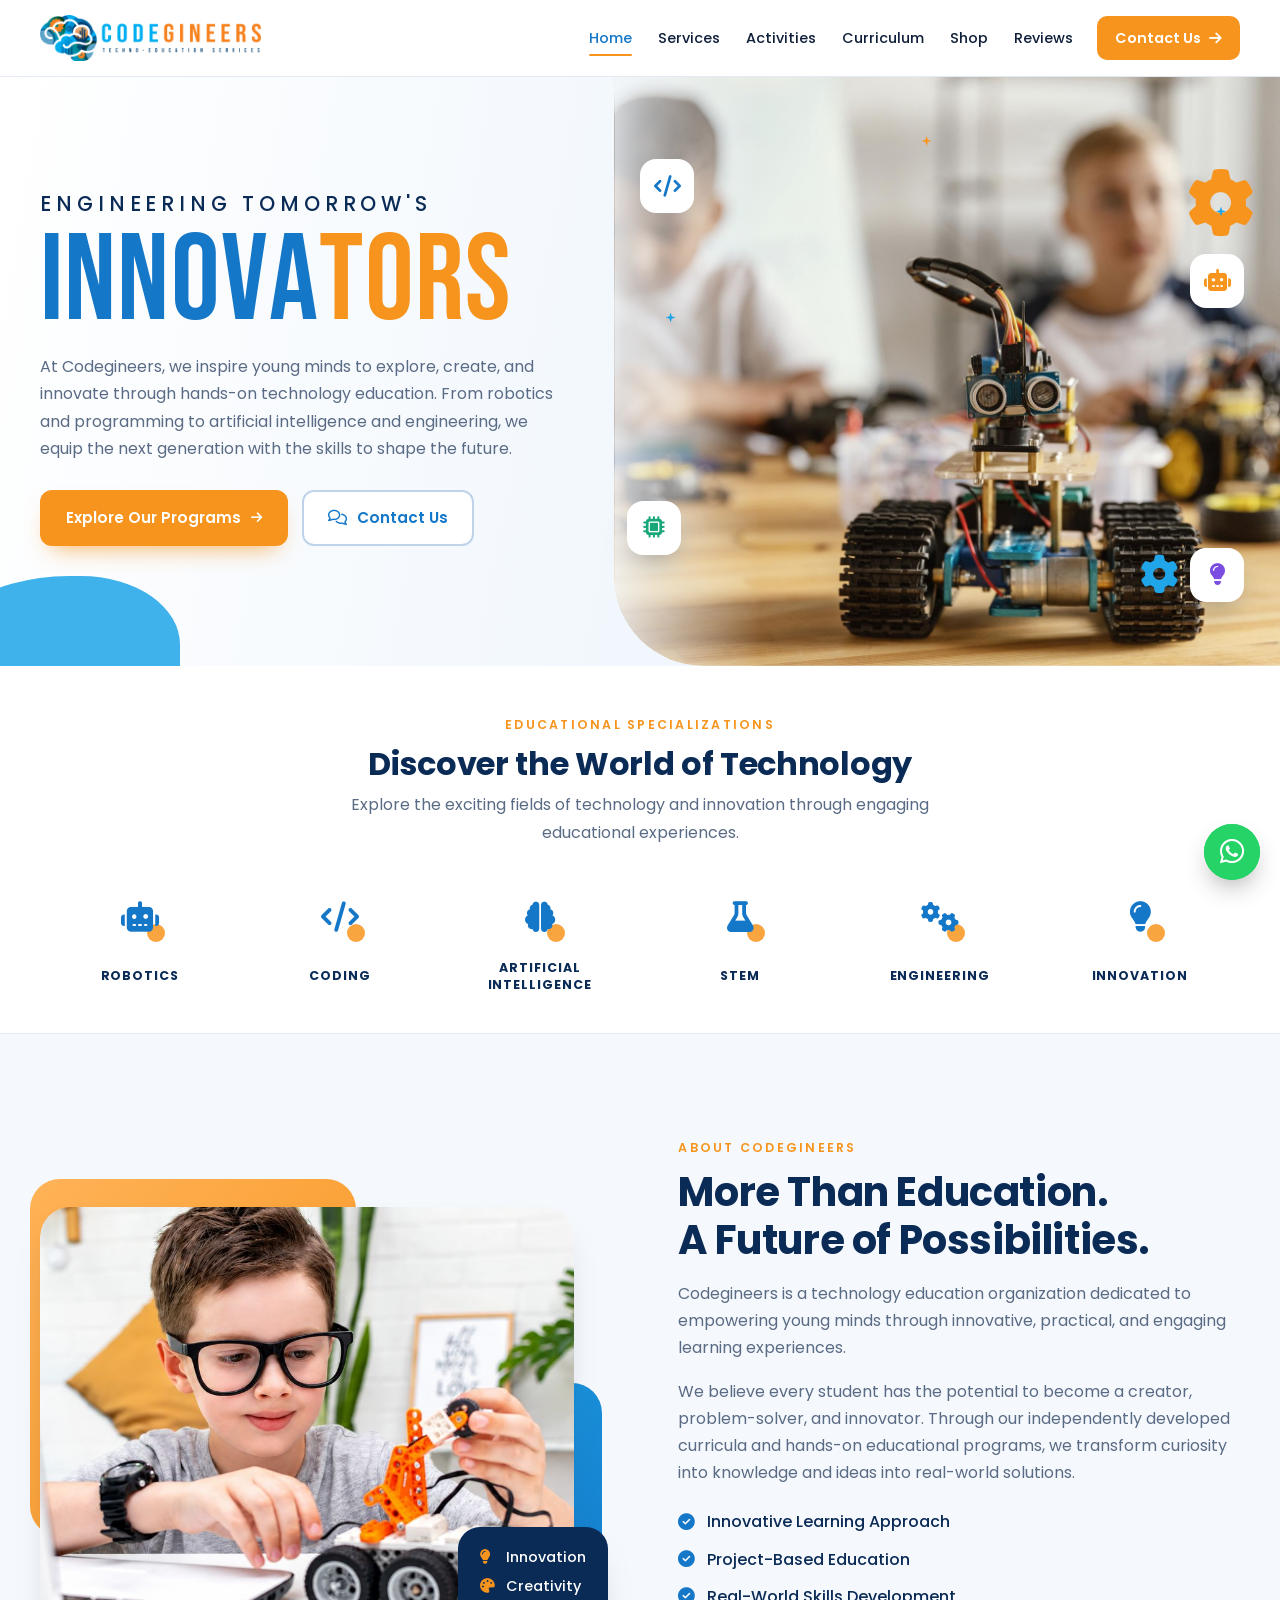
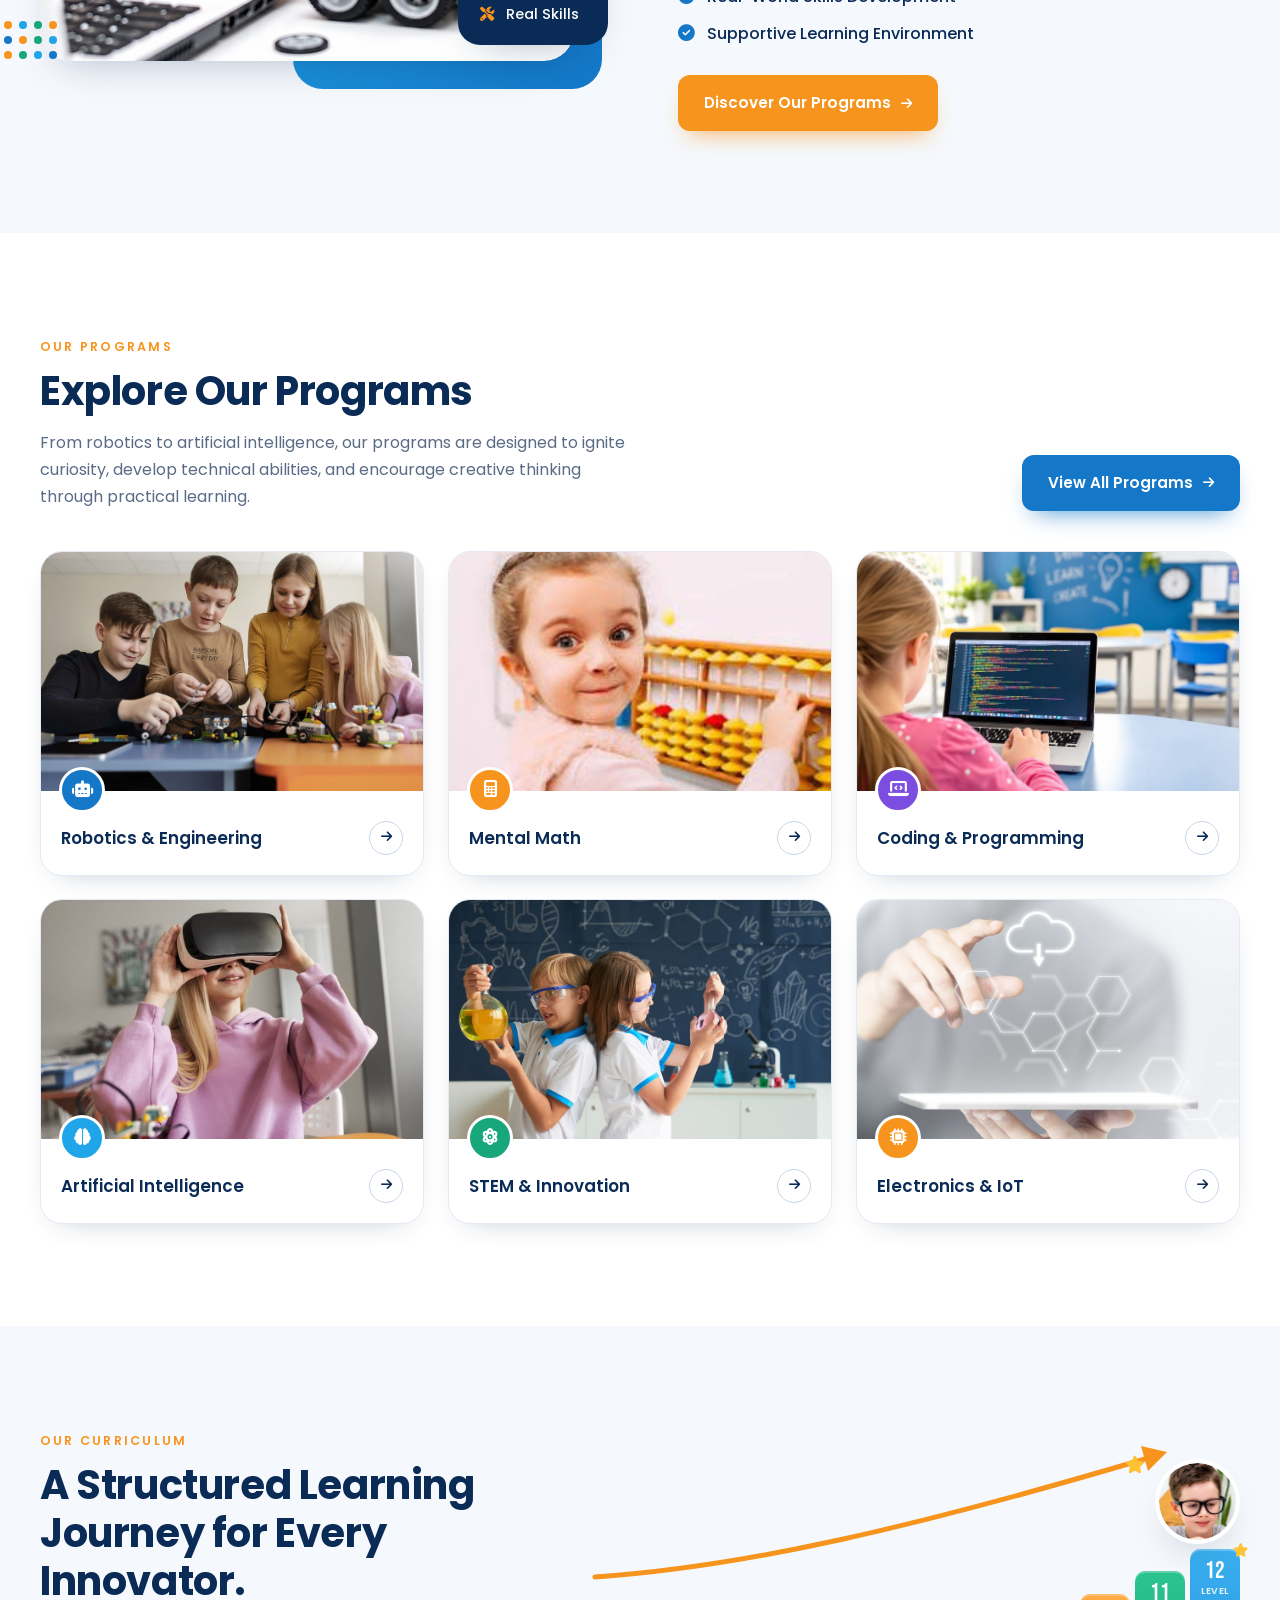
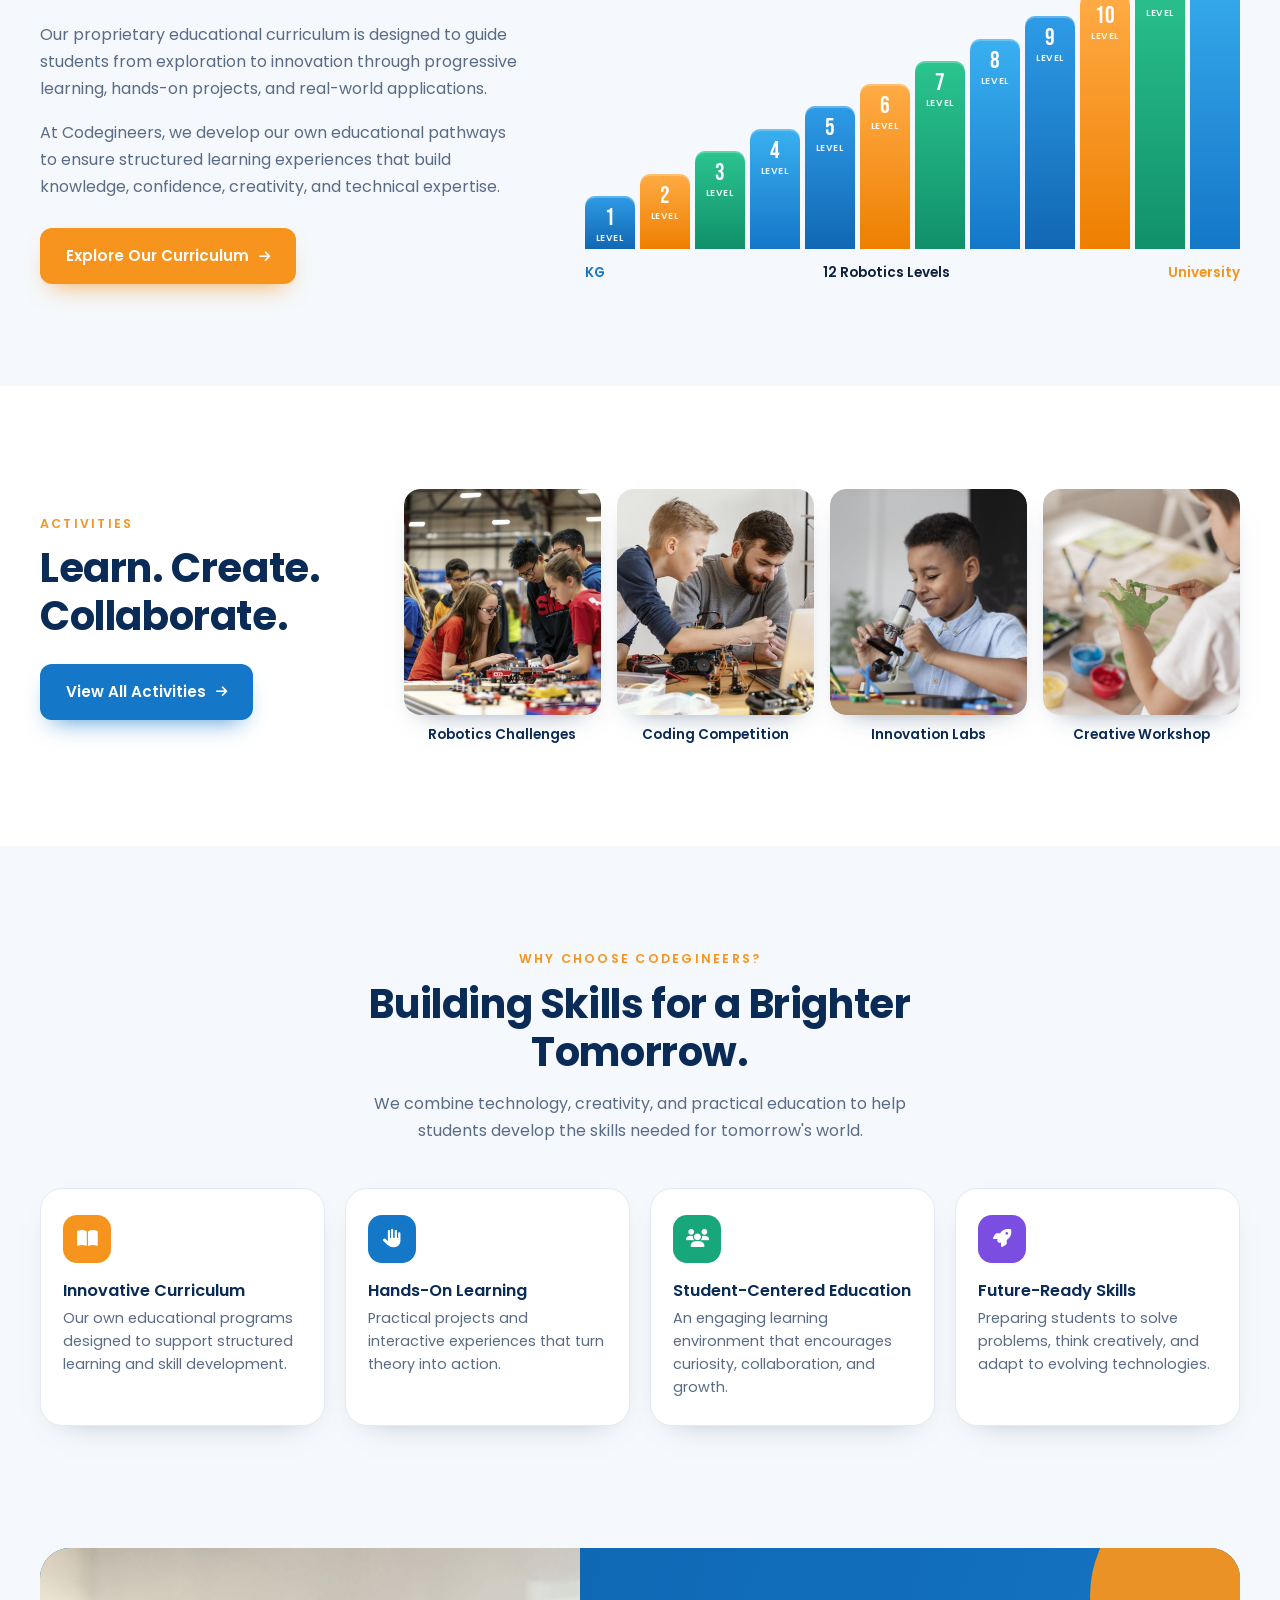
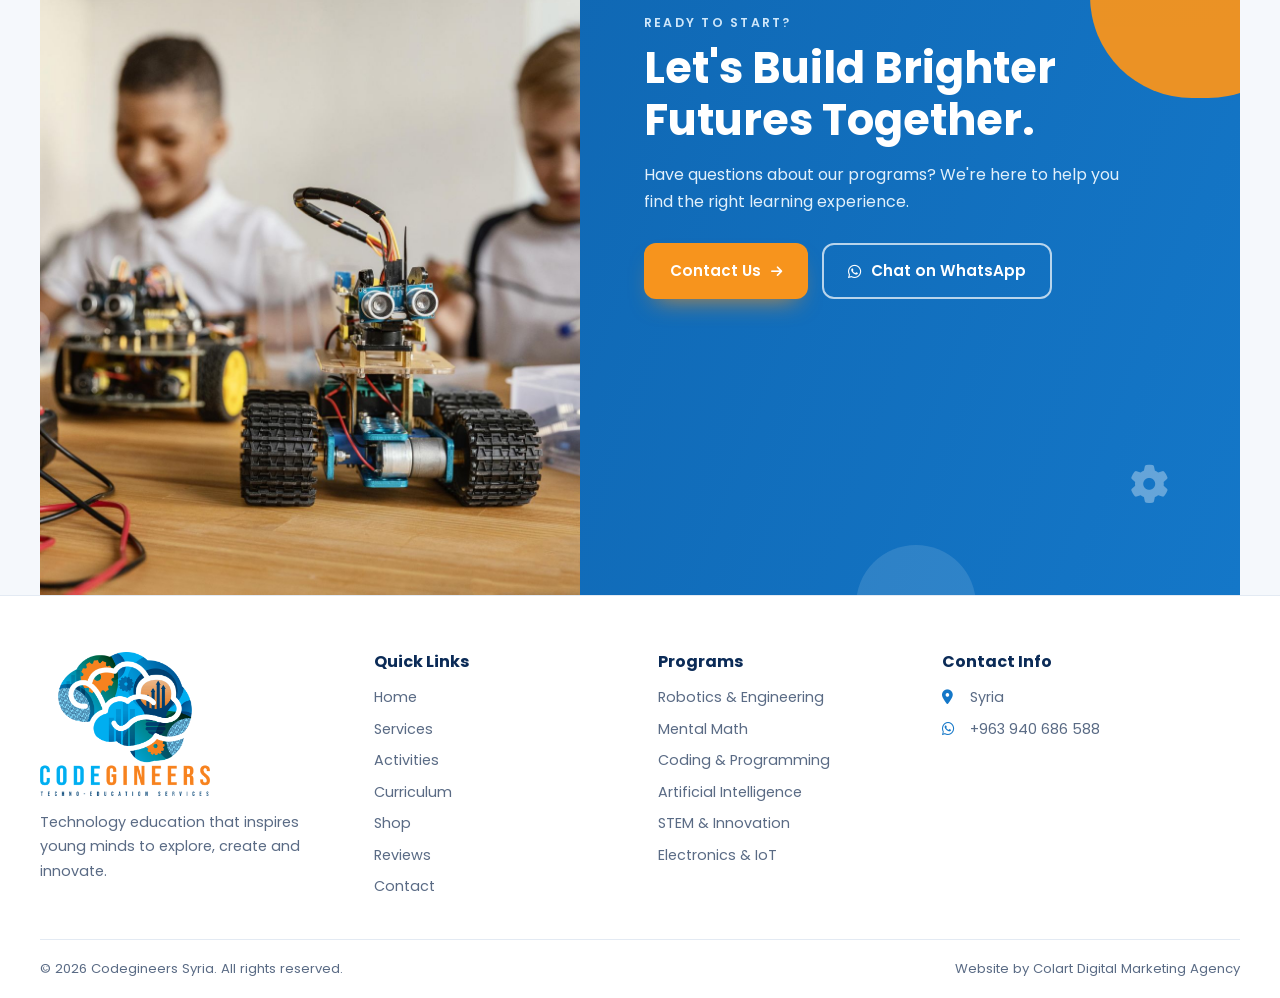
==== commit dfa18d2b: "Add files via upload" ====
--- a/index.html
+++ b/index.html
@@ -10,7 +10,7 @@
 <meta property="og:title" content="Codegineers Syria | Engineering Tomorrow's Innovators">
 <meta property="og:description" content="Hands-on technology education in Syria: robotics, coding, artificial intelligence, STEM and engineering programs for students from KG to university.">
 <meta property="og:url" content="https://www.codegineers.codes/">
-<meta property="og:image" content="https://www.codegineers.codes/assets/logo-full.png">
+<meta property="og:image" content="https://www.codegineers.codes/assets/img/hero.jpg">
 <meta name="twitter:card" content="summary_large_image">
 <meta name="theme-color" content="#1E7FC2">
 <link rel="icon" type="image/png" href="assets/favicon.png">
@@ -56,15 +56,15 @@
     </div>
     <div class="hero__media">
       <!-- Replace with: <img class="ph-img" src="assets/hero.jpg" alt="Student building a robot"> -->
-      <div class="ph" role="img" aria-label="Photo placeholder: Hero photo — student building a robot"><div class="ph__inner"><i class="fa-regular fa-image"></i><span>Hero photo — student building a robot</span></div></div>
+      <img class="ph-img" src="assets/img/hero.jpg" alt="Students building robots in a Codegineers robotics class" style="object-position:center 55%" width="1800" height="1200" fetchpriority="high">
     </div>
     <span class="gear gear--a" data-depth="24" aria-hidden="true"><i class="fa-solid fa-gear"></i></span>
     <span class="gear gear--b gear--blue" data-depth="36" aria-hidden="true"><i class="fa-solid fa-gear"></i></span>
     <div class="chips" aria-hidden="true">
-      <span class="chip" data-depth="18" style="--x:56%;--y:16%;--c:var(--blue);--k:0"><i class="fa-solid fa-code"></i></span>
-      <span class="chip" data-depth="30" style="--x:90%;--y:46%;--c:var(--orange);--k:1"><i class="fa-solid fa-robot"></i></span>
-      <span class="chip" data-depth="22" style="--x:60%;--y:78%;--c:var(--green);--k:2"><i class="fa-solid fa-microchip"></i></span>
-      <span class="chip" data-depth="14" style="--x:78%;--y:84%;--c:var(--purple);--k:3"><i class="fa-solid fa-lightbulb"></i></span>
+      <span class="chip" data-depth="18" style="--x:50%;--y:14%;--c:var(--blue);--k:0"><i class="fa-solid fa-code"></i></span>
+      <span class="chip" data-depth="30" style="--x:93%;--y:30%;--c:var(--orange);--k:1"><i class="fa-solid fa-robot"></i></span>
+      <span class="chip" data-depth="22" style="--x:49%;--y:72%;--c:var(--green);--k:2"><i class="fa-solid fa-microchip"></i></span>
+      <span class="chip" data-depth="14" style="--x:93%;--y:80%;--c:var(--purple);--k:3"><i class="fa-solid fa-lightbulb"></i></span>
       <span class="spark" style="--x:52%;--y:40%;--k:0"></span><span class="spark" style="--x:72%;--y:10%;--k:1"></span><span class="spark" style="--x:95%;--y:22%;--k:2"></span>
     </div>
   </section>
@@ -92,7 +92,7 @@
   <section class="section section--bg" id="about">
     <div class="wrap about">
       <div class="about__media" data-reveal>
-        <div class="about__photo"><!-- Replace with: <img class="ph-img" src="assets/about.jpg" alt="Student learning robotics"> --><div class="ph" role="img" aria-label="Photo placeholder: About photo — student with robot"><div class="ph__inner"><i class="fa-regular fa-image"></i><span>About photo — student with robot</span></div></div></div>
+        <div class="about__photo"><img class="ph-img" src="assets/img/about.jpg" alt="Student building a robot car" style="object-position:center" width="1100" height="732" loading="lazy" decoding="async"></div>
         <div class="about__card"><span><i class="fa-solid fa-lightbulb"></i>Innovation</span><span><i class="fa-solid fa-palette"></i>Creativity</span><span><i class="fa-solid fa-screwdriver-wrench"></i>Real Skills</span></div>
         <div class="about__dots" aria-hidden="true"><span style="--c:var(--orange)"></span><span style="--c:var(--sky)"></span><span style="--c:var(--green)"></span><span style="--c:var(--orange)"></span><span style="--c:var(--blue)"></span><span style="--c:var(--orange)"></span><span style="--c:var(--green)"></span><span style="--c:var(--sky)"></span><span style="--c:var(--orange)"></span><span style="--c:var(--green)"></span><span style="--c:var(--sky)"></span><span style="--c:var(--blue)"></span></div>
       </div>
@@ -125,27 +125,27 @@
       </div>
       <div class="programs">
         <a class="program" href="services.html" data-reveal style="--rd:0.00s;--c:var(--blue)">
-          <div class="program__img"><!-- Replace with: <img class="ph-img" src="assets/program-1.jpg" alt="Robotics &amp; Engineering"> --><div class="ph" role="img" aria-label="Photo placeholder: Robotics &amp; Engineering"><div class="ph__inner"><i class="fa-regular fa-image"></i><span>Robotics &amp; Engineering</span></div></div></div>
+          <div class="program__img"><img class="ph-img" src="assets/img/program-robotics.jpg" alt="Robotics and Engineering class at Codegineers" style="object-position:center 60%" width="900" height="600" loading="lazy" decoding="async"></div>
           <div class="program__body"><span class="program__badge"><i class="fa-solid fa-robot"></i></span><h3>Robotics &amp; Engineering</h3><span class="program__go"><i class="fa-solid fa-arrow-right"></i></span></div>
         </a>
         <a class="program" href="services.html" data-reveal style="--rd:0.08s;--c:var(--orange)">
-          <div class="program__img"><!-- Replace with: <img class="ph-img" src="assets/program-2.jpg" alt="Mental Math"> --><div class="ph" role="img" aria-label="Photo placeholder: Mental Math"><div class="ph__inner"><i class="fa-regular fa-image"></i><span>Mental Math</span></div></div></div>
+          <div class="program__img"><img class="ph-img" src="assets/img/program-mental-math.jpg" alt="Mental Math class at Codegineers" style="object-position:center 30%" width="900" height="600" loading="lazy" decoding="async"></div>
           <div class="program__body"><span class="program__badge"><i class="fa-solid fa-calculator"></i></span><h3>Mental Math</h3><span class="program__go"><i class="fa-solid fa-arrow-right"></i></span></div>
         </a>
         <a class="program" href="services.html" data-reveal style="--rd:0.16s;--c:var(--purple)">
-          <div class="program__img"><!-- Replace with: <img class="ph-img" src="assets/program-3.jpg" alt="Coding &amp; Programming"> --><div class="ph" role="img" aria-label="Photo placeholder: Coding &amp; Programming"><div class="ph__inner"><i class="fa-regular fa-image"></i><span>Coding &amp; Programming</span></div></div></div>
+          <div class="program__img"><img class="ph-img" src="assets/img/program-coding.jpg" alt="Coding and Programming class at Codegineers" style="object-position:center" width="900" height="600" loading="lazy" decoding="async"></div>
           <div class="program__body"><span class="program__badge"><i class="fa-solid fa-laptop-code"></i></span><h3>Coding &amp; Programming</h3><span class="program__go"><i class="fa-solid fa-arrow-right"></i></span></div>
         </a>
         <a class="program" href="services.html" data-reveal style="--rd:0.00s;--c:var(--sky)">
-          <div class="program__img"><!-- Replace with: <img class="ph-img" src="assets/program-4.jpg" alt="Artificial Intelligence"> --><div class="ph" role="img" aria-label="Photo placeholder: Artificial Intelligence"><div class="ph__inner"><i class="fa-regular fa-image"></i><span>Artificial Intelligence</span></div></div></div>
+          <div class="program__img"><img class="ph-img" src="assets/img/program-ai.jpg" alt="Artificial Intelligence class at Codegineers" style="object-position:center 30%" width="900" height="600" loading="lazy" decoding="async"></div>
           <div class="program__body"><span class="program__badge"><i class="fa-solid fa-brain"></i></span><h3>Artificial Intelligence</h3><span class="program__go"><i class="fa-solid fa-arrow-right"></i></span></div>
         </a>
         <a class="program" href="services.html" data-reveal style="--rd:0.08s;--c:var(--green)">
-          <div class="program__img"><!-- Replace with: <img class="ph-img" src="assets/program-5.jpg" alt="STEM &amp; Innovation"> --><div class="ph" role="img" aria-label="Photo placeholder: STEM &amp; Innovation"><div class="ph__inner"><i class="fa-regular fa-image"></i><span>STEM &amp; Innovation</span></div></div></div>
+          <div class="program__img"><img class="ph-img" src="assets/img/program-stem.jpg" alt="STEM and Innovation class at Codegineers" style="object-position:center 35%" width="900" height="600" loading="lazy" decoding="async"></div>
           <div class="program__body"><span class="program__badge"><i class="fa-solid fa-atom"></i></span><h3>STEM &amp; Innovation</h3><span class="program__go"><i class="fa-solid fa-arrow-right"></i></span></div>
         </a>
         <a class="program" href="services.html" data-reveal style="--rd:0.16s;--c:var(--orange)">
-          <div class="program__img"><!-- Replace with: <img class="ph-img" src="assets/program-6.jpg" alt="Electronics &amp; IoT"> --><div class="ph" role="img" aria-label="Photo placeholder: Electronics &amp; IoT"><div class="ph__inner"><i class="fa-regular fa-image"></i><span>Electronics &amp; IoT</span></div></div></div>
+          <div class="program__img"><img class="ph-img" src="assets/img/program-electronics.jpg" alt="Electronics and IoT class at Codegineers" style="object-position:center" width="900" height="600" loading="lazy" decoding="async"></div>
           <div class="program__body"><span class="program__badge"><i class="fa-solid fa-microchip"></i></span><h3>Electronics &amp; IoT</h3><span class="program__go"><i class="fa-solid fa-arrow-right"></i></span></div>
         </a>
       </div>
@@ -167,7 +167,7 @@
           <path d="M10,140 C160,130 330,90 560,22"/>
           <polygon class="head" points="582,15 563,34 556,9"/>
         </svg>
-        <span class="star s1" aria-hidden="true"><i class="fa-solid fa-star"></i></span><span class="star s2" aria-hidden="true"><i class="fa-solid fa-star"></i></span><div class="stairs__kid"><!-- Replace with: <img class="ph-img" src="assets/curriculum-kid.jpg" alt=""> --><div class="ph" role="img" aria-label="Photo placeholder: Student"><div class="ph__inner"><i class="fa-regular fa-image"></i><span>Student</span></div></div></div>
+        <span class="star s1" aria-hidden="true"><i class="fa-solid fa-star"></i></span><span class="star s2" aria-hidden="true"><i class="fa-solid fa-star"></i></span><div class="stairs__kid"><img class="ph-img" src="assets/img/curriculum-student.jpg" alt="" style="object-position:center" width="320" height="319" loading="lazy" decoding="async"></div>
         <ol class="stairs__bars"><li style="--i:1"><b>1</b><small>Level</small></li><li style="--i:2"><b>2</b><small>Level</small></li><li style="--i:3"><b>3</b><small>Level</small></li><li style="--i:4"><b>4</b><small>Level</small></li><li style="--i:5"><b>5</b><small>Level</small></li><li style="--i:6"><b>6</b><small>Level</small></li><li style="--i:7"><b>7</b><small>Level</small></li><li style="--i:8"><b>8</b><small>Level</small></li><li style="--i:9"><b>9</b><small>Level</small></li><li style="--i:10"><b>10</b><small>Level</small></li><li style="--i:11"><b>11</b><small>Level</small></li><li style="--i:12"><b>12</b><small>Level</small></li></ol>
         <div class="stairs__base"><span>KG</span><span>12 Robotics Levels</span><span>University</span></div>
       </div>
@@ -184,19 +184,19 @@
       </div>
       <div class="acts__list">
           <div class="act" data-reveal style="--rd:0.00s">
-            <div class="act__img"><!-- Replace with: <img class="ph-img" src="assets/activity-1.jpg" alt="Robotics Challenges"> --><div class="ph" role="img" aria-label="Photo placeholder: Robotics Challenges"><div class="ph__inner"><i class="fa-regular fa-image"></i><span>Robotics Challenges</span></div></div></div>
+            <div class="act__img"><img class="ph-img" src="assets/img/activity-robotics-challenges.jpg" alt="Students at a Codegineers robotics challenge" style="object-position:center 40%" width="700" height="800" loading="lazy" decoding="async"></div>
             <h3>Robotics Challenges</h3>
           </div>
           <div class="act" data-reveal style="--rd:0.08s">
-            <div class="act__img"><!-- Replace with: <img class="ph-img" src="assets/activity-2.jpg" alt="Coding Competition"> --><div class="ph" role="img" aria-label="Photo placeholder: Coding Competition"><div class="ph__inner"><i class="fa-regular fa-image"></i><span>Coding Competition</span></div></div></div>
+            <div class="act__img"><img class="ph-img" src="assets/img/activity-coding-competition.jpg" alt="Students at a Codegineers coding competition" style="object-position:40% center" width="700" height="800" loading="lazy" decoding="async"></div>
             <h3>Coding Competition</h3>
           </div>
           <div class="act" data-reveal style="--rd:0.16s">
-            <div class="act__img"><!-- Replace with: <img class="ph-img" src="assets/activity-3.jpg" alt="Innovation Labs"> --><div class="ph" role="img" aria-label="Photo placeholder: Innovation Labs"><div class="ph__inner"><i class="fa-regular fa-image"></i><span>Innovation Labs</span></div></div></div>
+            <div class="act__img"><img class="ph-img" src="assets/img/activity-innovation-labs.jpg" alt="Students at a Codegineers innovation lab" style="object-position:60% center" width="700" height="800" loading="lazy" decoding="async"></div>
             <h3>Innovation Labs</h3>
           </div>
           <div class="act" data-reveal style="--rd:0.24s">
-            <div class="act__img"><!-- Replace with: <img class="ph-img" src="assets/activity-4.jpg" alt="Creative Workshop"> --><div class="ph" role="img" aria-label="Photo placeholder: Creative Workshop"><div class="ph__inner"><i class="fa-regular fa-image"></i><span>Creative Workshop</span></div></div></div>
+            <div class="act__img"><img class="ph-img" src="assets/img/activity-creative-workshop.jpg" alt="Students at a Codegineers creative workshop" style="object-position:center 40%" width="700" height="800" loading="lazy" decoding="async"></div>
             <h3>Creative Workshop</h3>
           </div>
       </div>
@@ -227,7 +227,7 @@
         <span class="blob blob--o" aria-hidden="true"></span>
         <span class="blob blob--o2" aria-hidden="true"></span>
         <div class="bubbles" aria-hidden="true"><span class="bubble" style="--x:52%;--s:14px;--t:7s;--k:0"></span><span class="bubble" style="--x:62%;--s:22px;--t:9s;--k:1"></span><span class="bubble" style="--x:70%;--s:10px;--t:6s;--k:2"></span><span class="bubble" style="--x:80%;--s:18px;--t:8s;--k:3"></span><span class="bubble" style="--x:88%;--s:12px;--t:7.5s;--k:4"></span><span class="bubble" style="--x:96%;--s:26px;--t:10s;--k:5"></span></div>
-        <div class="cta__photo"><!-- Replace with: <img class="ph-img" src="assets/robotics-student.jpg" alt="Student with a robot"> --><div class="ph" role="img" aria-label="Photo placeholder: Student robotics photo"><div class="ph__inner"><i class="fa-regular fa-image"></i><span>Student robotics photo</span></div></div></div>
+        <div class="cta__photo"><img class="ph-img" src="assets/img/cta.jpg" alt="Student with a tracked robot he built" style="object-position:55% 70%" width="1100" height="1318" loading="lazy" decoding="async"></div>
         <div class="cta__text">
           <span class="kicker">Ready to Start?</span>
           <h2>Let's Build Brighter Futures Together.</h2>
